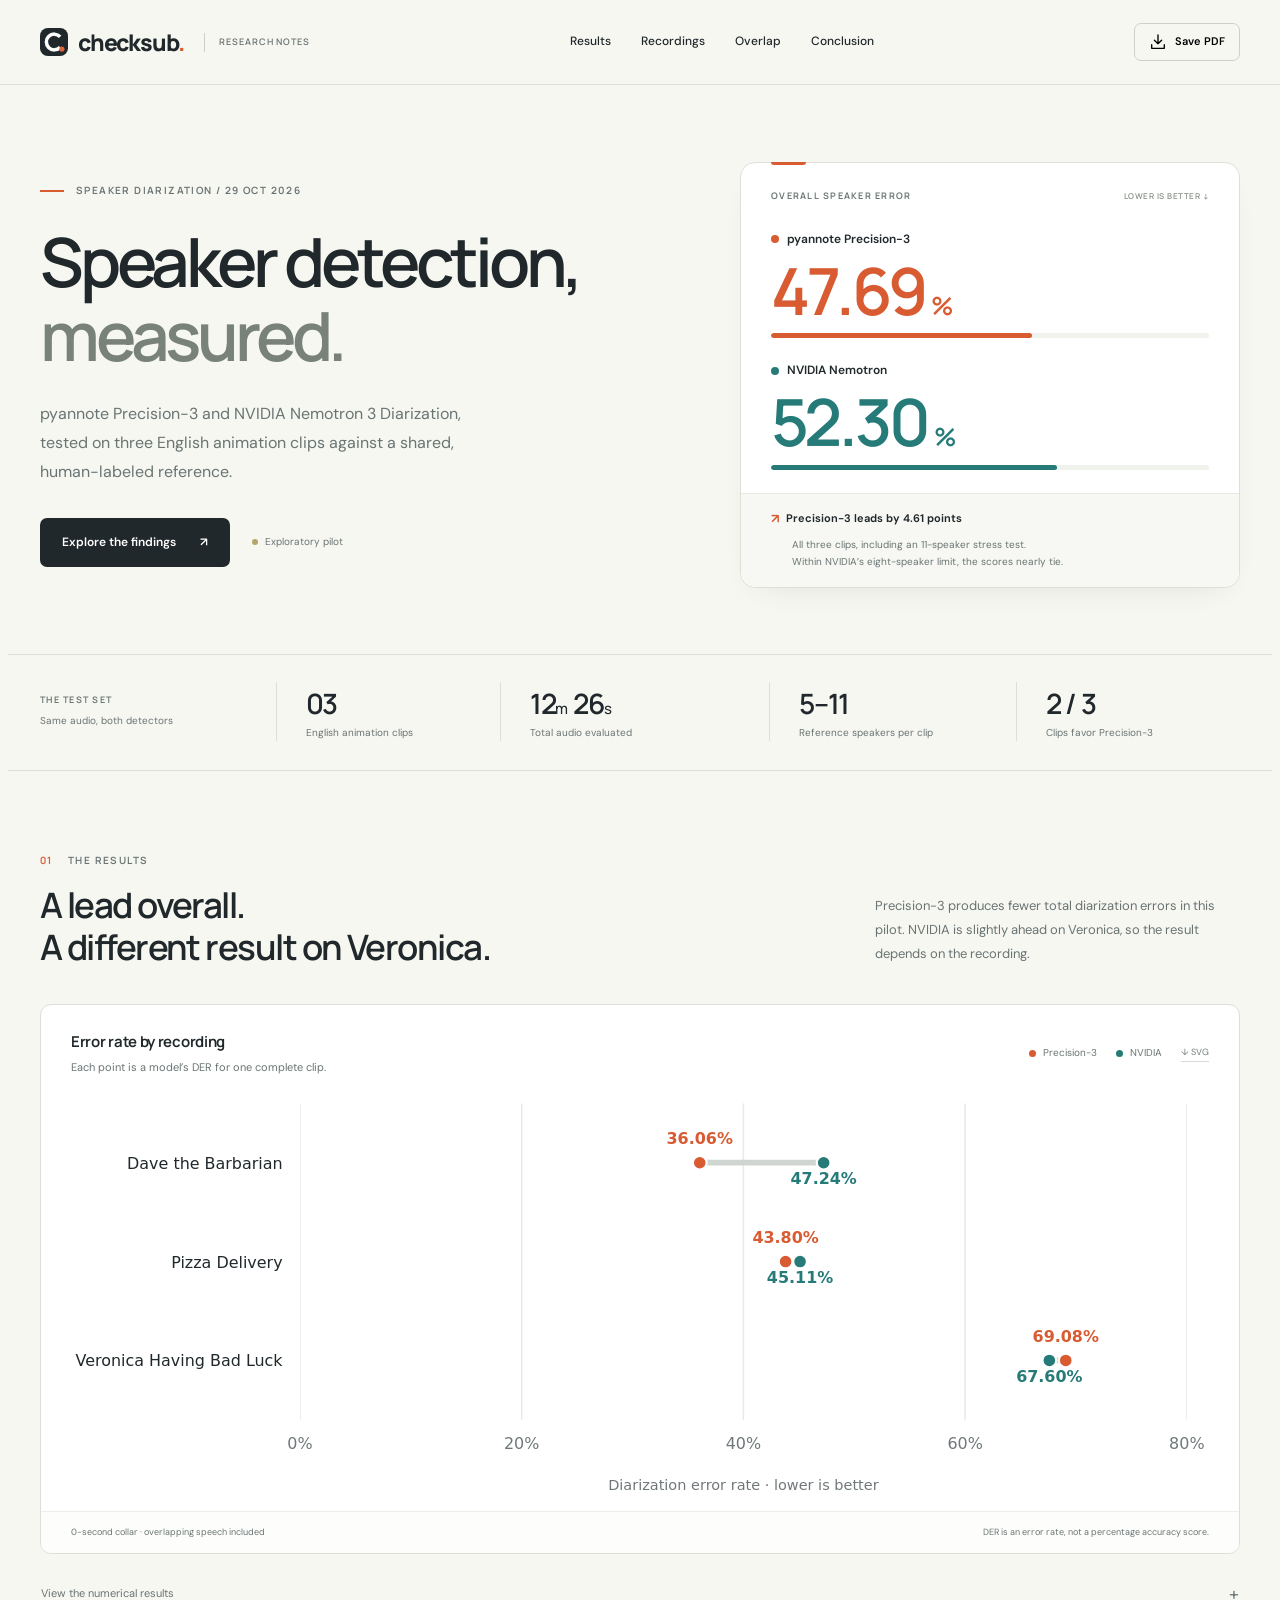
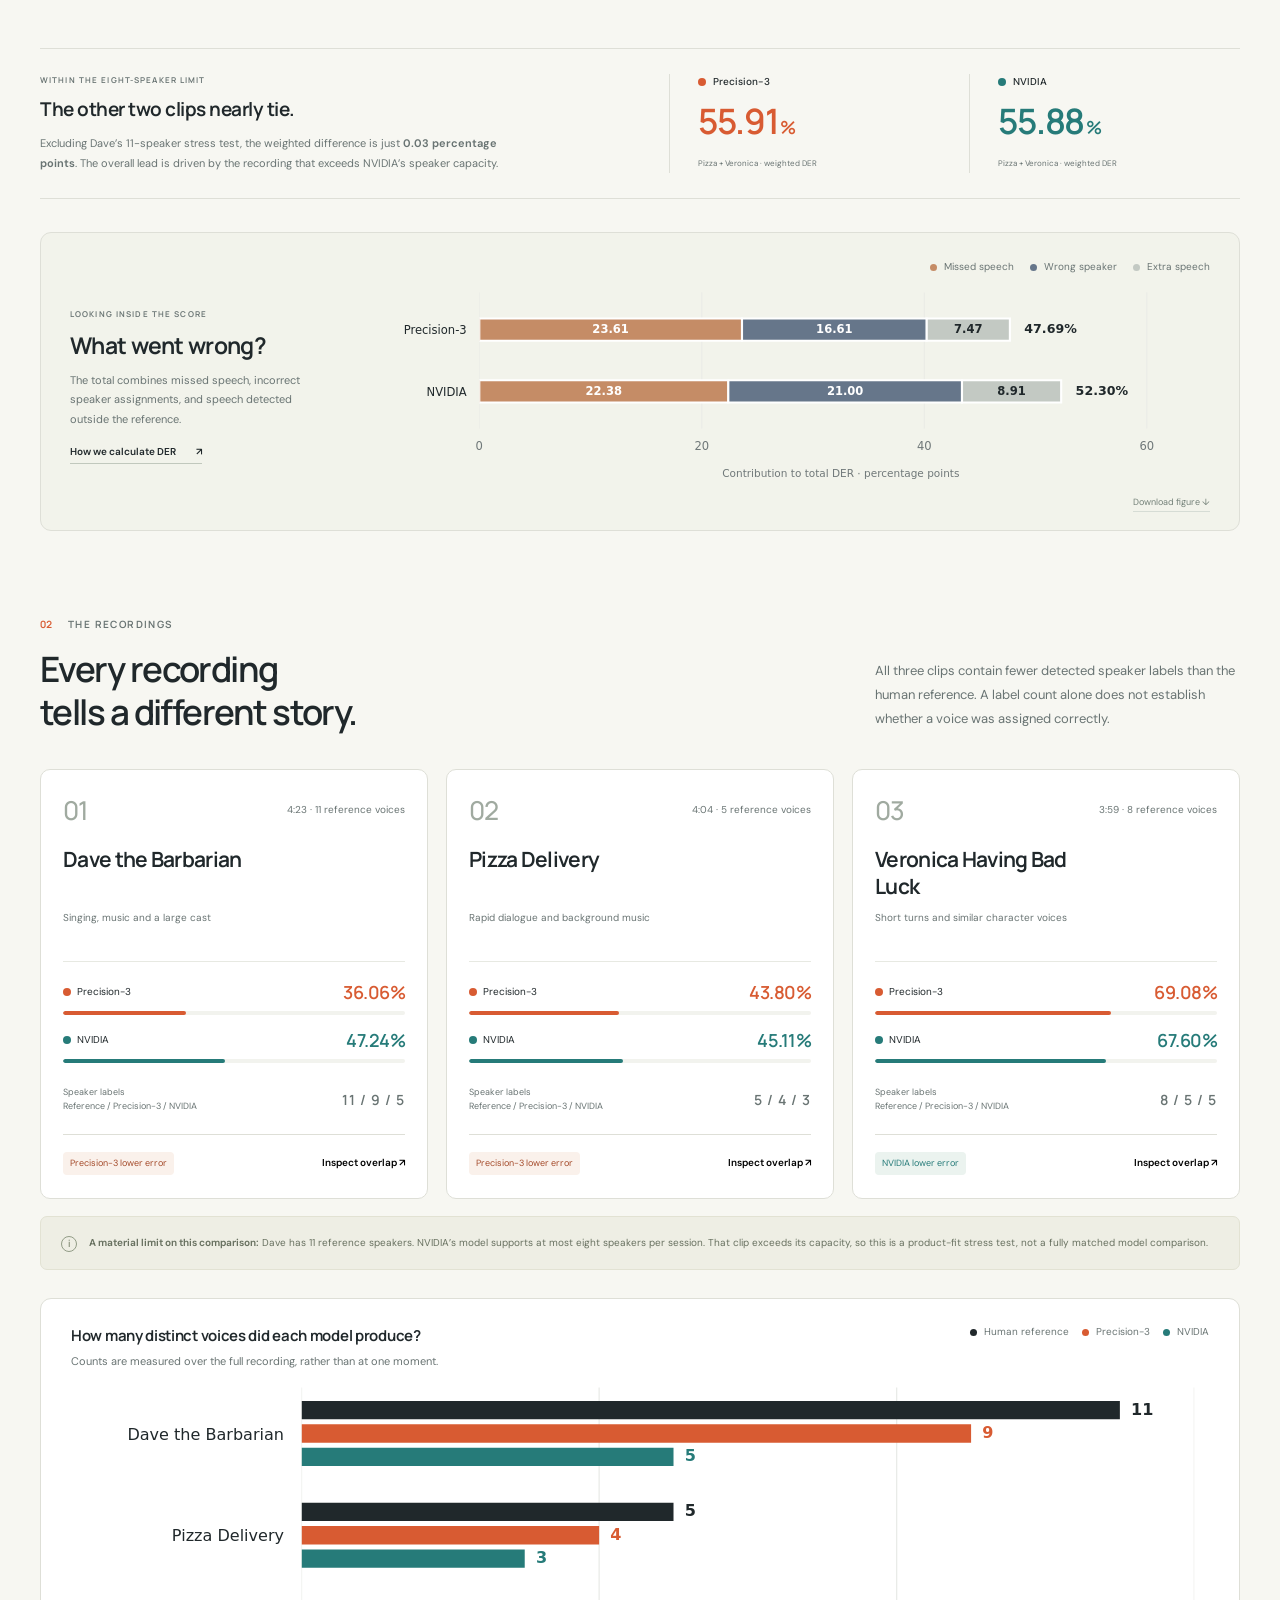
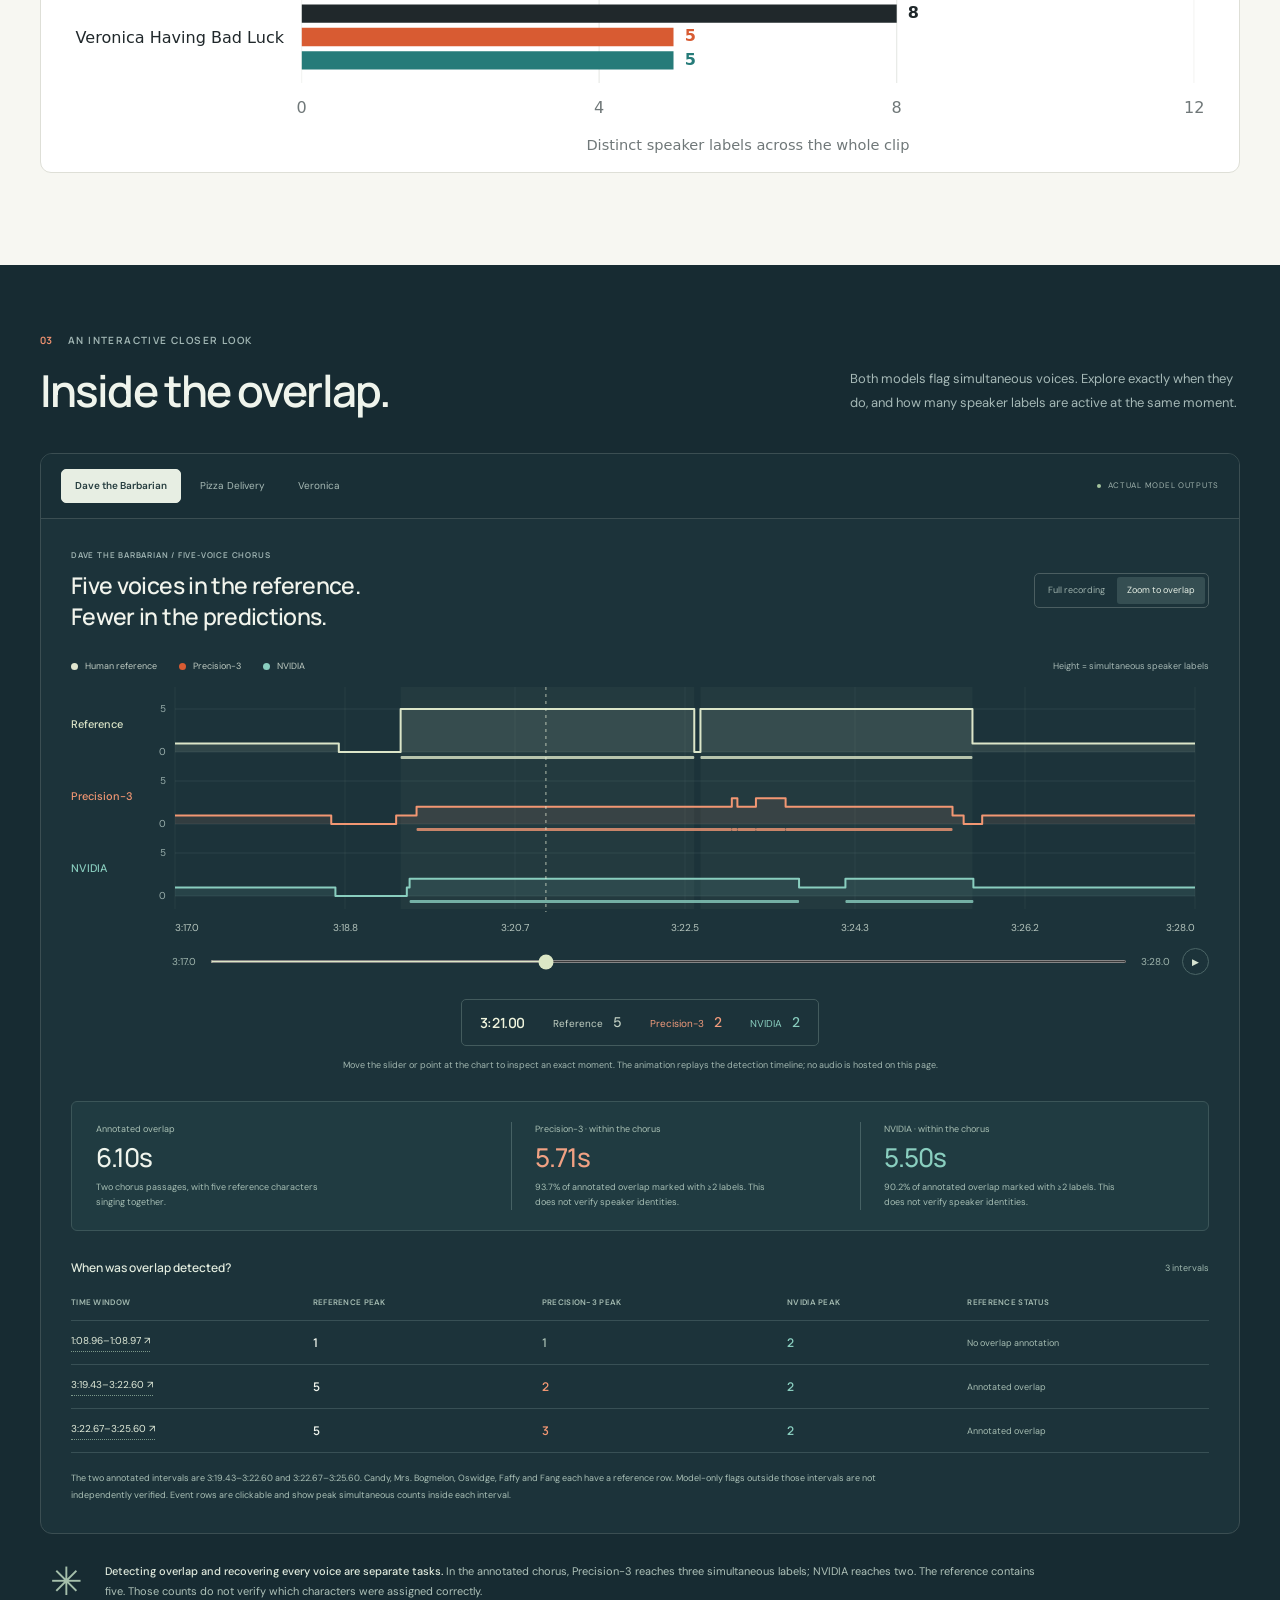
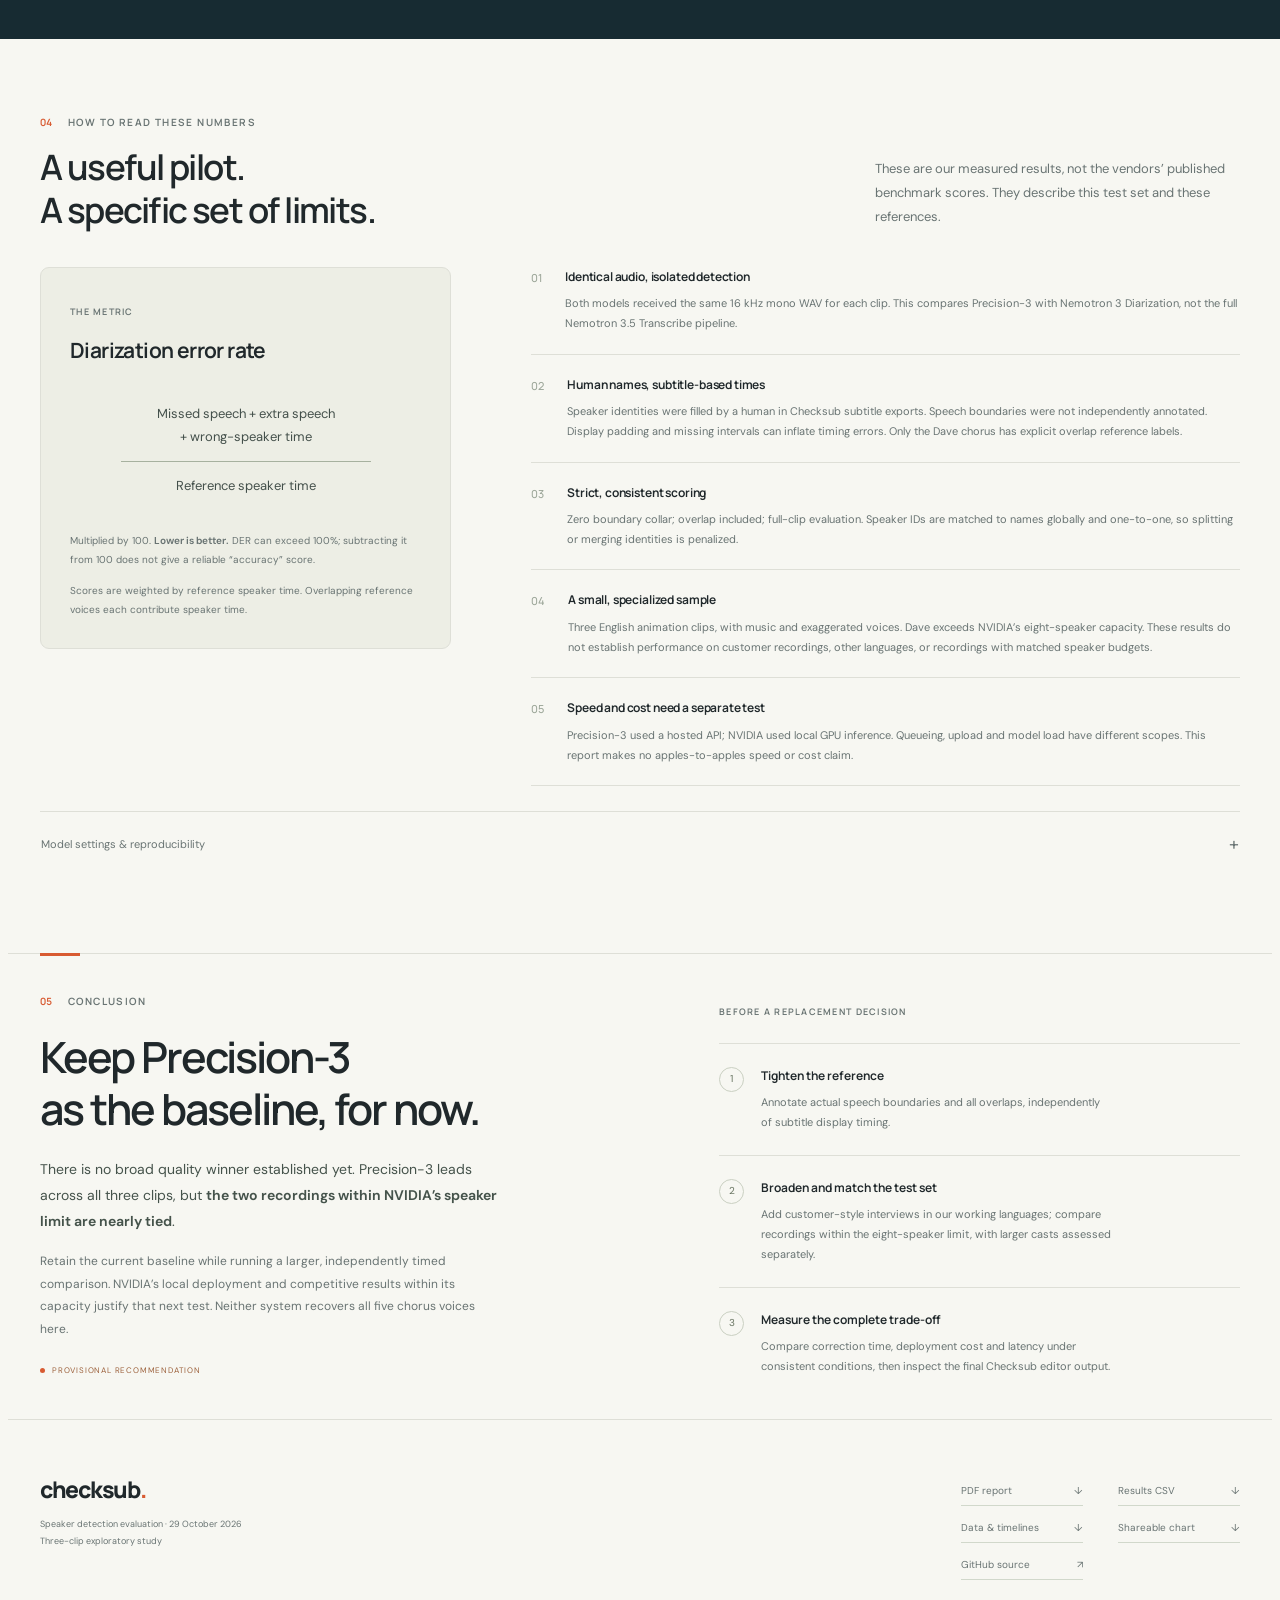
==== index.html @ 24f194d0 "Publish speaker detector evaluation with interactive overlap analysis" ====
<!doctype html>
<html lang="en">
<head>
  <meta charset="utf-8">
  <meta name="viewport" content="width=device-width,initial-scale=1">
  <meta name="theme-color" content="#f7f7f2">
  <meta name="description" content="A three-clip comparison of pyannote Precision-3 and NVIDIA Nemotron 3 Diarization: speaker errors, overlap detection, limitations and a practical recommendation.">
  <meta property="og:title" content="Speaker detection, measured. | Checksub evaluation">
  <meta property="og:description" content="Two detectors. Three recordings. Explore the results, speaker counts and overlapping voices.">
  <meta property="og:type" content="website">
  <meta property="og:image" content="https://checkalex.github.io/speaker-detection-comparison/assets/preview.png">
  <title>Speaker detection, measured. | Checksub</title>
  <link rel="icon" href="assets/mark.svg" type="image/svg+xml">
  <link rel="stylesheet" href="styles.css">
  <script defer src="data/comparison.js"></script>
  <script defer src="app.js"></script>
</head>
<body>
  <a class="skip-link" href="#main">Skip to report</a>
  <header class="site-header">
    <a class="brand" href="#" aria-label="Checksub evaluation home"><img src="assets/mark.svg" width="28" height="28" alt=""><span>checksub<span class="brand-dot">.</span></span><span class="brand-divider"></span><span class="brand-lab">RESEARCH NOTES</span></a>
    <nav aria-label="Report sections"><a href="#results">Results</a><a href="#recordings">Recordings</a><a href="#overlap">Overlap</a><a href="#conclusion">Conclusion</a></nav>
    <button class="button button-small button-outline print-action" type="button" data-testid="print-report"><svg viewBox="0 0 20 20" aria-hidden="true"><path d="M10 2v10m-4-4 4 4 4-4M3 13v4h14v-4"/></svg>Save PDF</button>
  </header>
  <main id="main">
    <section class="hero container" aria-labelledby="hero-title">
      <div class="hero-copy">
        <p class="eyebrow"><span class="orange-rule"></span>SPEAKER DIARIZATION / 29 OCT 2026</p>
        <h1 id="hero-title">Speaker detection,<br><span>measured.</span></h1>
        <p class="hero-description">pyannote Precision-3 and NVIDIA Nemotron 3 Diarization, tested on three English animation clips against a shared, human-labeled reference.</p>
        <div class="hero-actions"><a class="button button-dark" href="#results">Explore the findings <span aria-hidden="true">↗</span></a><span class="status-pill"><span></span>Exploratory pilot</span></div>
      </div>
      <div class="verdict-card">
        <div class="card-topline"><span class="eyebrow">OVERALL SPEAKER ERROR</span><span class="tiny-tag">LOWER IS BETTER ↓</span></div>
        <div class="hero-model"><span class="model-label"><i class="dot precision"></i>pyannote Precision-3</span><div class="hero-number precision-text">47.69<span>%</span></div><div class="score-track"><span class="precision-fill" style="width:59.62%"></span></div></div>
        <div class="hero-model second"><span class="model-label"><i class="dot nvidia"></i>NVIDIA Nemotron</span><div class="hero-number nvidia-text">52.30<span>%</span></div><div class="score-track"><span class="nvidia-fill" style="width:65.38%"></span></div></div>
        <div class="verdict-bottom"><strong><span class="round-arrow">↗</span>Precision-3 leads by 4.61 points</strong><p>All three clips, including an 11-speaker stress test.<br>Within NVIDIA’s eight-speaker limit, the scores nearly tie.</p></div>
      </div>
    </section>

    <div class="dataset-strip container" aria-label="Evaluation scope"><div class="strip-label"><span class="eyebrow">THE TEST SET</span><span class="small-note">Same audio, both detectors</span></div><div><strong>03</strong><span>English animation clips</span></div><div><strong>12<span class="unit">m</span> 26<span class="unit">s</span></strong><span>Total audio evaluated</span></div><div><strong>5–11</strong><span>Reference speakers per clip</span></div><div class="strip-last"><strong>2 / 3</strong><span>Clips favor Precision-3</span></div></div>

    <section class="container report-section" id="results" aria-labelledby="results-title">
      <div class="section-heading"><div><p class="eyebrow"><span class="section-number">01</span>THE RESULTS</p><h2 id="results-title">A lead overall.<br>A different result on Veronica.</h2></div><p class="section-intro">Precision-3 produces fewer total diarization errors in this pilot. NVIDIA is slightly ahead on Veronica, so the result depends on the recording.</p></div>
      <div class="figure-panel">
        <div class="figure-heading"><div><h3>Error rate by recording</h3><p>Each point is a model’s DER for one complete clip.</p></div><div class="legend"><span><i class="dot precision"></i>Precision-3</span><span><i class="dot nvidia"></i>NVIDIA</span><a class="figure-download" href="assets/quality-by-clip.svg" download aria-label="Download error rate chart as SVG">↓ SVG</a></div></div>
        <div class="chart-scroll"><picture><source media="(max-width:760px)" srcset="assets/quality-mobile.svg"><img class="chart" src="assets/quality-by-clip.svg" width="1142" height="409" alt="Diarization error: Dave, Precision-3 36.06%, NVIDIA 47.24%; Pizza Delivery, 43.80% versus 45.11%; Veronica, 69.08% versus 67.60%."></picture></div>
        <div class="figure-foot"><span>0-second collar · overlapping speech included</span><span>DER is an error rate, not a percentage accuracy score.</span></div>
      </div>
      <details class="data-table-details"><summary>View the numerical results <span aria-hidden="true">+</span></summary><div class="table-scroll"><table><caption class="sr-only">Diarization results for each clip</caption><thead><tr><th>Recording</th><th>Precision-3 DER</th><th>NVIDIA DER</th><th>Lower error</th></tr></thead><tbody><tr><th>Dave the Barbarian</th><td>36.06%</td><td>47.24%</td><td>Precision-3</td></tr><tr><th>Pizza Delivery</th><td>43.80%</td><td>45.11%</td><td>Precision-3</td></tr><tr><th>Veronica Having Bad Luck</th><td>69.08%</td><td>67.60%</td><td>NVIDIA</td></tr><tr class="total-row"><th>Weighted total</th><td>47.69%</td><td>52.30%</td><td>Precision-3</td></tr></tbody></table></div></details>
      <div class="capacity-comparison"><div class="capacity-copy"><p class="eyebrow">WITHIN THE EIGHT-SPEAKER LIMIT</p><h3>The other two clips nearly tie.</h3><p>Excluding Dave’s 11-speaker stress test, the weighted difference is just <strong>0.03 percentage points</strong>. The overall lead is driven by the recording that exceeds NVIDIA’s speaker capacity.</p></div><div class="capacity-score"><span><i class="dot precision"></i>Precision-3</span><strong class="precision-text">55.91<span>%</span></strong><small>Pizza + Veronica · weighted DER</small></div><div class="capacity-score"><span><i class="dot nvidia"></i>NVIDIA</span><strong class="nvidia-text">55.88<span>%</span></strong><small>Pizza + Veronica · weighted DER</small></div></div>
      <div class="error-panel"><div class="error-copy"><p class="eyebrow">LOOKING INSIDE THE SCORE</p><h3>What went wrong?</h3><p>The total combines missed speech, incorrect speaker assignments, and speech detected outside the reference.</p><a class="text-link" href="#method">How we calculate DER <span>↗</span></a></div><div class="error-figure"><div class="legend error-legend"><span><i class="dot missed"></i>Missed speech</span><span><i class="dot confused"></i>Wrong speaker</span><span><i class="dot extra"></i>Extra speech</span></div><div class="chart-scroll"><picture><source media="(max-width:760px)" srcset="assets/errors-mobile.svg"><img class="chart" src="assets/error-breakdown.svg" width="1136" height="285" alt="Stacked chart breaking each model's total diarization error into missed speech, speaker confusion and false speech detection."></picture></div><a class="figure-download" href="assets/error-breakdown.svg" download>Download figure ↓</a></div></div>
    </section>

    <section class="container report-section recordings-section" id="recordings" aria-labelledby="recordings-title">
      <div class="section-heading"><div><p class="eyebrow"><span class="section-number">02</span>THE RECORDINGS</p><h2 id="recordings-title">Every recording<br>tells a different story.</h2></div><p class="section-intro">All three clips contain fewer detected speaker labels than the human reference. A label count alone does not establish whether a voice was assigned correctly.</p></div>
      <div id="clip-cards" class="clip-cards"></div>
      <div class="capacity-note"><span class="note-icon">i</span><p><strong>A material limit on this comparison:</strong> Dave has 11 reference speakers. NVIDIA’s model supports at most eight speakers per session. That clip exceeds its capacity, so this is a product-fit stress test, not a fully matched model comparison.</p></div>
      <div class="figure-panel speaker-figure"><div class="figure-heading"><div><h3>How many distinct voices did each model produce?</h3><p>Counts are measured over the full recording, rather than at one moment.</p></div><div class="legend"><span><i class="dot reference"></i>Human reference</span><span><i class="dot precision"></i>Precision-3</span><span><i class="dot nvidia"></i>NVIDIA</span></div></div><div class="chart-scroll"><picture><source media="(max-width:760px)" srcset="assets/speakers-mobile.svg"><img class="chart" src="assets/speaker-counts.svg" width="1142" height="385" alt="Reference versus detected speaker counts: Dave 11, 9, 5; Pizza Delivery 5, 4, 3; Veronica 8, 5, 5, for reference, Precision-3 and NVIDIA respectively."></picture></div></div>
    </section>

    <section class="overlap-section" id="overlap" aria-labelledby="overlap-title"><div class="container">
      <div class="section-heading"><div><p class="eyebrow"><span class="section-number">03</span>AN INTERACTIVE CLOSER LOOK</p><h2 id="overlap-title">Inside the overlap.</h2></div><p class="section-intro">Both models flag simultaneous voices. Explore exactly when they do, and how many speaker labels are active at the same moment.</p></div>
      <div class="overlap-explorer">
        <div class="explorer-toolbar"><div class="clip-tabs" role="group" aria-label="Choose a recording"><button type="button" class="active" data-clip="dave" data-testid="select-dave" aria-pressed="true">Dave the Barbarian</button><button type="button" data-clip="pizza" data-testid="select-pizza" aria-pressed="false">Pizza Delivery</button><button type="button" data-clip="veronica" data-testid="select-veronica" aria-pressed="false">Veronica</button></div><span class="explorer-kind"><span></span>ACTUAL MODEL OUTPUTS</span></div>
        <div class="explorer-body"><div class="timeline-top"><div><p class="eyebrow" id="timeline-kicker">DAVE THE BARBARIAN / FIVE-VOICE CHORUS</p><h3 id="timeline-title">Five voices in the reference.<br>Fewer in the predictions.</h3></div><div class="window-controls" role="group" aria-label="Timeline viewing window"><button type="button" data-window="full" data-testid="show-full-timeline" aria-pressed="false">Full recording</button><button type="button" data-window="focus" class="active" data-testid="show-focus-timeline" aria-pressed="true">Zoom to overlap</button></div></div>
        <div class="timeline-legend"><span><i class="dot reference-light"></i>Human reference</span><span><i class="dot precision"></i>Precision-3</span><span><i class="dot nvidia-light"></i>NVIDIA</span><span class="legend-note">Height = simultaneous speaker labels</span></div>
        <div id="activity-chart" class="activity-chart" data-testid="overlap-timeline"></div>
        <div class="timeline-scrubber"><span id="window-start">3:17</span><label class="sr-only" for="time-slider">Inspect time in the selected recording</label><input id="time-slider" data-testid="timeline-time-slider" type="range" min="197" max="208" step="0.01" value="201"><span id="window-end">3:28</span><button id="animate-button" class="animate-button" type="button" data-testid="animate-timeline" aria-label="Animate the timeline">▶</button></div>
        <div class="cursor-readout" aria-live="polite"><span class="time-readout" id="cursor-time">03:21.00</span><span>Reference <strong id="cursor-reference">5</strong></span><span class="precision-text">Precision-3 <strong id="cursor-pyannote">2</strong></span><span class="light-nvidia">NVIDIA <strong id="cursor-nemotron">2</strong></span></div>
        <p class="interaction-hint">Move the slider or point at the chart to inspect an exact moment. The animation replays the detection timeline; no audio is hosted on this page.</p>
        <div class="overlap-insight" id="overlap-insight"></div>
        <div class="event-heading"><h4>When was overlap detected?</h4><span id="event-count"></span></div><div class="table-scroll"><table class="event-table"><caption class="sr-only">Overlap intervals in the selected clip</caption><thead><tr><th>Time window</th><th>Reference peak</th><th>Precision-3 peak</th><th>NVIDIA peak</th><th>Reference status</th></tr></thead><tbody id="event-rows"></tbody></table></div><button type="button" class="show-events" id="show-events" data-testid="show-all-overlap-events" hidden>Show all events</button>
        <p class="overlap-note" id="overlap-note"></p></div>
      </div>
      <div class="overlap-takeaway"><span class="outline-asterisk" aria-hidden="true">✳</span><p><strong>Detecting overlap and recovering every voice are separate tasks.</strong> In the annotated chorus, Precision-3 reaches three simultaneous labels; NVIDIA reaches two. The reference contains five. Those counts do not verify which characters were assigned correctly.</p></div>
    </div></section>

    <section class="container report-section method-section" id="method" aria-labelledby="method-title">
      <div class="section-heading"><div><p class="eyebrow"><span class="section-number">04</span>HOW TO READ THESE NUMBERS</p><h2 id="method-title">A useful pilot.<br>A specific set of limits.</h2></div><p class="section-intro">These are our measured results, not the vendors’ published benchmark scores. They describe this test set and these references.</p></div>
      <div class="method-grid"><div class="formula-card"><span class="eyebrow">THE METRIC</span><h3>Diarization error rate</h3><div class="formula"><span>Missed speech + extra speech<br>+ wrong-speaker time</span><span class="formula-divider"></span><span>Reference speaker time</span></div><p>Multiplied by 100. <strong>Lower is better.</strong> DER can exceed 100%; subtracting it from 100 does not give a reliable “accuracy” score.</p><p>Scores are weighted by reference speaker time. Overlapping reference voices each contribute speaker time.</p></div><div class="method-list"><article><span>01</span><div><h4>Identical audio, isolated detection</h4><p>Both models received the same 16 kHz mono WAV for each clip. This compares Precision-3 with Nemotron 3 Diarization, not the full Nemotron 3.5 Transcribe pipeline.</p></div></article><article><span>02</span><div><h4>Human names, subtitle-based times</h4><p>Speaker identities were filled by a human in Checksub subtitle exports. Speech boundaries were not independently annotated. Display padding and missing intervals can inflate timing errors. Only the Dave chorus has explicit overlap reference labels.</p></div></article><article><span>03</span><div><h4>Strict, consistent scoring</h4><p>Zero boundary collar; overlap included; full-clip evaluation. Speaker IDs are matched to names globally and one-to-one, so splitting or merging identities is penalized.</p></div></article><article><span>04</span><div><h4>A small, specialized sample</h4><p>Three English animation clips, with music and exaggerated voices. Dave exceeds NVIDIA’s eight-speaker capacity. These results do not establish performance on customer recordings, other languages, or recordings with matched speaker budgets.</p></div></article><article><span>05</span><div><h4>Speed and cost need a separate test</h4><p>Precision-3 used a hosted API; NVIDIA used local GPU inference. Queueing, upload and model load have different scopes. This report makes no apples-to-apples speed or cost claim.</p></div></article></div></div>
      <details class="configuration-details"><summary>Model settings & reproducibility <span aria-hidden="true">+</span></summary><div class="configuration-grid"><div><h4>pyannote Precision-3</h4><p>Automatic speaker count; transcription off; regular overlapping diarization; VAD and crosstalk sensitivity set to zero. The hosted checkpoint behind the model alias is managed by pyannote.</p><a href="https://www.pyannote.ai/precision-3" target="_blank" rel="noopener">Model documentation ↗</a></div><div><h4>NVIDIA Nemotron 3 Diarization</h4><p>Offline Transformers inference; float32; threshold 0.5; RTX 4090. Model and runtime source revisions are pinned in the downloadable data.</p><a href="https://huggingface.co/nvidia/Nemotron-3-Diarization" target="_blank" rel="noopener">Model card & eight-speaker limit ↗</a></div><div><h4>Scoring & records</h4><p>pyannote.metrics with consistent settings. Public data includes file hashes, model measurements, and anonymous speaker-count timelines. Source audio, transcripts, credentials and job identifiers are excluded.</p><a href="https://pyannote.github.io/pyannote-metrics/reference.html#diarization" target="_blank" rel="noopener">Scoring documentation ↗</a></div></div></details>
    </section>

    <section class="conclusion-section container" id="conclusion" aria-labelledby="conclusion-title"><div class="conclusion-copy"><p class="eyebrow"><span class="section-number">05</span>CONCLUSION</p><h2 id="conclusion-title">Keep Precision-3<br>as the baseline, for now.</h2><p class="conclusion-lead">There is no broad quality winner established yet. Precision-3 leads across all three clips, but <strong>the two recordings within NVIDIA’s speaker limit are nearly tied</strong>.</p><p>Retain the current baseline while running a larger, independently timed comparison. NVIDIA’s local deployment and competitive results within its capacity justify that next test. Neither system recovers all five chorus voices here.</p><div class="recommendation-tag"><span></span>PROVISIONAL RECOMMENDATION</div></div><div class="next-steps"><p class="eyebrow">BEFORE A REPLACEMENT DECISION</p><article><span>1</span><div><h4>Tighten the reference</h4><p>Annotate actual speech boundaries and all overlaps, independently of subtitle display timing.</p></div></article><article><span>2</span><div><h4>Broaden and match the test set</h4><p>Add customer-style interviews in our working languages; compare recordings within the eight-speaker limit, with larger casts assessed separately.</p></div></article><article><span>3</span><div><h4>Measure the complete trade-off</h4><p>Compare correction time, deployment cost and latency under consistent conditions, then inspect the final Checksub editor output.</p></div></article></div></section>
  </main>
  <footer class="container site-footer"><div><a class="footer-brand" href="#">checksub<span>.</span></a><p>Speaker detection evaluation · 29 October 2026<br>Three-clip exploratory study</p></div><div class="footer-links"><a href="speaker-detection-evaluation.pdf" download>PDF report <span>↓</span></a><a href="data/results.csv" download>Results CSV <span>↓</span></a><a href="data/comparison.json" download>Data & timelines <span>↓</span></a><a href="assets/quality-by-clip.png" download>Shareable chart <span>↓</span></a><a href="https://github.com/checkalex/speaker-detection-comparison" target="_blank" rel="noopener">GitHub source <span>↗</span></a></div></footer>
  <noscript><p class="container">JavaScript is required for the overlap explorer. The result charts and conclusion above remain available. Download the CSV for all numerical results.</p></noscript>
</body>
</html>
---- styles.css ----
@font-face{font-family:Manrope;src:url('assets/fonts/manrope.ttf') format('truetype');font-weight:400 800;font-display:swap}
@font-face{font-family:'DM Sans';src:url('assets/fonts/dm-sans.ttf') format('truetype');font-weight:400 700;font-display:swap}
:root{--paper:#f7f7f2;--white:#fff;--ink:#20282b;--muted:#697473;--line:#dedfd7;--orange:#d85b32;--teal:#267b79;--navy:#172b32;--light-teal:#89cebf;--manrope:Manrope,Arial,sans-serif;--body:'DM Sans',Arial,sans-serif}
*{box-sizing:border-box}html{scroll-behavior:smooth;scroll-padding-top:96px}body{margin:0;background:var(--paper);color:var(--ink);font:16px/1.6 var(--body);-webkit-font-smoothing:antialiased}a{color:inherit;text-decoration:none}button,input{font:inherit}button,a,input,summary{-webkit-tap-highlight-color:transparent}button,a,summary{touch-action:manipulation}button{cursor:pointer}button:focus-visible,a:focus-visible,summary:focus-visible,input:focus-visible{outline:3px solid var(--orange);outline-offset:5px}button:disabled{cursor:default}img{display:block;max-width:100%}button svg{width:18px;height:18px;fill:none;stroke:currentColor;stroke-width:1.5;stroke-linecap:round;stroke-linejoin:round}h1,h2,h3,h4,p{margin:0}h1,h2,h3,h4{font-family:var(--manrope);font-weight:650}strong{font-weight:650}.container{max-width:1264px;margin-inline:auto;padding-inline:32px}.eyebrow{font:650 10px/1.5 var(--manrope);letter-spacing:.14em;text-transform:uppercase}.orange-rule{width:24px;height:2px;background:var(--orange);display:inline-block;margin-right:12px;vertical-align:middle}.site-header{max-width:1440px;margin:auto;padding:23px 40px;display:flex;align-items:center;justify-content:space-between;border-bottom:1px solid var(--line);gap:24px}.brand{display:flex;gap:10px;align-items:center;font:800 23px/1 var(--manrope);letter-spacing:-1.2px}.brand-dot,.footer-brand span{color:var(--orange)}.brand-divider{height:19px;width:1px;background:#cbd0c6;margin:0 4px 0 10px}.brand-lab{font-size:9px;letter-spacing:.1em;line-height:1.5;color:var(--muted);font-weight:600}.site-header nav{display:flex;gap:30px;font-size:12px;font-weight:500}.site-header nav a{transition:color .2s}.site-header nav a:hover{color:var(--orange)}.button{display:inline-flex;align-items:center;justify-content:center;gap:24px;padding:14px 21px;border-radius:7px;font-size:12px;font-weight:600;border:1px solid transparent;transition:transform .2s,background .2s}.button:hover{transform:translateY(-2px)}.button-small{padding:9px 14px;gap:8px;font-size:11px}.button-outline{background:none;border-color:#cdd1c8}.button-outline:hover{background:#edeee7}.button-dark{background:var(--ink);color:white}.button-dark:hover{background:#344347}.hero{display:grid;grid-template-columns:1.23fr 1fr;gap:85px;align-items:center;padding-top:77px;padding-bottom:66px}.hero .eyebrow{color:var(--muted);margin-bottom:27px}h1{font-size:clamp(52px,5.3vw,76px);line-height:1.09;letter-spacing:-4.2px;font-weight:600}h1 span{color:#78827a}.hero-description{font-size:16px;max-width:430px;margin-top:28px;color:var(--muted);line-height:1.8}.hero-actions{display:flex;align-items:center;gap:22px;margin-top:31px}.status-pill{display:flex;align-items:center;gap:7px;font-size:10px;color:var(--muted)}.status-pill>span{width:6px;height:6px;border-radius:50%;background:#b5a46b}.verdict-card{padding:26px 30px 0;background:#fff;border:1px solid var(--line);border-radius:15px;box-shadow:0 12px 30px -20px #263e2f30;position:relative}.verdict-card:before{content:'';position:absolute;top:-1px;left:30px;height:3px;width:35px;background:var(--orange);border-radius:0 0 3px 3px}.card-topline{display:flex;align-items:center;justify-content:space-between;gap:12px}.card-topline .eyebrow{margin:0;font-size:9px;color:#66726c}.tiny-tag{font:600 8px var(--manrope);letter-spacing:.06em;color:#889087}.hero-model{margin-top:27px}.model-label{display:flex;align-items:center;gap:8px;font-size:12px;font-weight:600}.dot{display:inline-block;width:8px;height:8px;flex:none;border-radius:50%}.precision,.precision-fill{background:var(--orange)}.nvidia,.nvidia-fill{background:var(--teal)}.reference{background:var(--ink)}.precision-text{color:var(--orange)}.nvidia-text{color:var(--teal)}.hero-number{font:600 65px/1.3 var(--manrope);letter-spacing:-3px;display:flex;align-items:baseline;gap:3px}.hero-number>span{font-size:25px;letter-spacing:-.5px;margin-left:3px}.score-track{background:#f0f2ec;height:5px;width:100%;border-radius:3px;overflow:hidden}.score-track>span{height:100%;display:block;border-radius:3px}.hero-model.second{margin-top:23px}.verdict-bottom{background:#f7f8f3;border-top:1px solid #e8eae1;margin:23px -30px 0;padding:15px 30px 17px;border-radius:0 0 15px 15px}.verdict-bottom strong{font-size:11px;display:flex;gap:7px;align-items:center}.round-arrow{font-size:13px;color:var(--orange)}.verdict-bottom p{font-size:10px;color:var(--muted);margin:6px 0 0 21px;line-height:1.7}.dataset-strip{display:grid;grid-template-columns:1.05fr 1fr 1.2fr 1.1fr 1fr;align-items:center;padding-top:27px;padding-bottom:29px;border-top:1px solid var(--line);border-bottom:1px solid var(--line)}.dataset-strip>div{padding-left:29px;border-left:1px solid var(--line);display:flex;flex-direction:column;gap:1px}.dataset-strip .strip-label{border-left:none;padding-left:0;gap:6px}.strip-label .eyebrow{font-size:9px;color:var(--muted)}.small-note{font-size:10px;color:var(--muted)}.dataset-strip strong{font:600 28px/1.5 var(--manrope);letter-spacing:-1.2px}.dataset-strip .unit{font-size:15px;font-weight:500;letter-spacing:0}.dataset-strip>div>span:not(.eyebrow){font-size:10px;color:var(--muted)}.report-section{padding-top:82px;padding-bottom:12px}.section-heading{display:flex;align-items:flex-end;justify-content:space-between;gap:50px;margin-bottom:35px}.section-heading .eyebrow{color:var(--muted);margin-bottom:16px}.section-number{color:var(--orange);padding-right:16px;letter-spacing:0;font-variant-numeric:tabular-nums}.section-heading h2,h2{font-size:35px;letter-spacing:-1.55px;line-height:1.22;font-weight:600}.section-intro{font-size:13px;line-height:1.85;max-width:365px;color:var(--muted);padding-bottom:3px}.figure-panel{background:var(--white);border:1px solid var(--line);border-radius:11px;overflow:hidden}.figure-heading{display:flex;justify-content:space-between;align-items:center;gap:24px;padding:25px 30px 6px}.figure-heading h3{font-size:15px;letter-spacing:-.3px}.figure-heading p{color:var(--muted);font-size:11px;margin-top:5px}.legend{display:flex;align-items:center;gap:19px;flex-wrap:wrap;font-size:10px;color:var(--muted)}.legend>span,.timeline-legend>span{display:flex;gap:7px;align-items:center}.legend .dot{width:7px;height:7px}.figure-download{font-size:9px;color:#738078;border-bottom:1px solid #d6dcd5;padding-bottom:2px;white-space:nowrap}.figure-download:hover{color:var(--orange)}.chart-scroll{overflow-x:auto}.chart{width:100%;height:auto;padding:10px 24px 8px;min-width:640px}.figure-foot{border-top:1px solid #eceee7;display:flex;justify-content:space-between;gap:20px;padding:13px 30px;font-size:9px;color:var(--muted);background:#fdfdfb}.data-table-details{margin-top:14px;font-size:12px}.data-table-details summary,.configuration-details summary{display:flex;justify-content:space-between;align-items:center;cursor:pointer;padding:12px 1px;color:var(--muted);list-style:none;font-size:11px}.data-table-details summary::-webkit-details-marker,.configuration-details summary::-webkit-details-marker{display:none}.data-table-details summary>span,.configuration-details summary>span{font-size:18px;font-weight:400}.table-scroll{overflow-x:auto}table{border-collapse:collapse;width:100%;font-size:11px;text-align:left;white-space:nowrap}th,td{padding:14px 18px;border-bottom:1px solid var(--line);font-weight:400}thead th{font-size:9px;text-transform:uppercase;letter-spacing:.06em;color:var(--muted);font-weight:600}.total-row{font-weight:600;background:#edeee6}.total-row th,.total-row td{font-weight:600}.error-panel{margin-top:33px;padding:26px 29px 18px;display:grid;grid-template-columns:.8fr 2.2fr;gap:30px;border:1px solid var(--line);border-radius:11px;background:#f2f3eb;align-items:center}.error-copy .eyebrow{font-size:8px;color:var(--muted)}.error-copy h3{margin-top:11px;font-size:23px;line-height:1.3;letter-spacing:-.7px}.error-copy p:not(.eyebrow){font-size:11px;color:var(--muted);line-height:1.8;margin-top:10px;max-width:230px}.text-link{font-size:10px;display:inline-flex;gap:20px;font-weight:600;margin-top:14px;border-bottom:1px solid #c1c8bd;padding-bottom:3px}.error-legend{justify-content:flex-end;gap:16px}.missed{background:#c58c66}.confused{background:#66768a}.extra{background:#c3c9c3}.error-figure .chart{min-width:500px;padding-inline:0}.error-figure>.figure-download{float:right}.recordings-section{padding-top:74px}.clip-cards{display:grid;grid-template-columns:repeat(3,1fr);gap:18px}.clip-card{background:#fff;border:1px solid var(--line);border-radius:10px;padding:22px;display:flex;flex-direction:column}.clip-card-top{display:flex;justify-content:space-between;align-items:center;font-size:10px;color:var(--muted);margin-bottom:18px}.clip-index{font:500 26px var(--manrope);letter-spacing:-1px;color:#a0aaa0}.clip-card h3{font-size:21px;line-height:1.3;letter-spacing:-.7px;min-height:55px;max-width:220px}.clip-context{font-size:10px;color:var(--muted);line-height:1.7;margin-top:8px;min-height:34px}.clip-scores{margin-top:18px;padding-top:18px;border-top:1px solid #e7e9e2}.clip-score-label{display:flex;justify-content:space-between;font-size:10px;align-items:center}.clip-score-label>span{display:flex;align-items:center;gap:6px}.clip-score-label strong{font:600 18px var(--manrope);letter-spacing:-.5px}.clip-track{height:4px;border-radius:2px;background:#f2f3ee;margin:7px 0 13px;overflow:hidden}.clip-track span{display:block;height:100%;border-radius:2px}.speaker-tally{display:flex;justify-content:space-between;gap:10px;padding-top:9px;font-size:9px;color:var(--muted);align-items:center}.speaker-tally strong{font:600 14px var(--manrope);white-space:nowrap;letter-spacing:1px}.clip-card-footer{margin-top:21px;padding-top:15px;border-top:1px solid var(--line);display:flex;align-items:center;justify-content:space-between;gap:10px}.winner-tag{font-size:9px;border-radius:4px;background:#faf1eb;padding:4px 7px;color:#a44a2a;white-space:nowrap}.winner-tag.nvidia-winner{background:#ebf3ef;color:var(--teal)}.clip-explore{font-size:10px;font-weight:600;background:none;border:0;padding:5px 0}.clip-explore:hover{color:var(--orange)}.capacity-note{display:flex;gap:12px;align-items:flex-start;background:#eeeee4;padding:17px 20px;border:1px solid #e2e2d3;border-radius:7px;margin-top:17px}.note-icon{width:16px;height:16px;display:inline-flex;align-items:center;justify-content:center;border:1px solid #929c86;color:#6c775d;border-radius:50%;font-size:10px;flex:none;margin-top:2px}.capacity-note p{font-size:10px;line-height:1.8;color:#687160}.speaker-figure{margin-top:28px}.speaker-figure .figure-heading{align-items:flex-start}.speaker-figure .legend{max-width:350px;justify-content:flex-end;gap:13px}.speaker-figure .chart{padding-top:0}.overlap-section{background:var(--navy);color:#eff4ec;margin-top:80px;padding:68px 0 38px;position:relative}.overlap-section .section-heading h2{font-size:44px;letter-spacing:-1.9px}.overlap-section .eyebrow{color:#a0b5b3}.overlap-section .section-intro{color:#a6b9b7;max-width:390px}.overlap-section .section-number{color:#f19371}.overlap-explorer{background:#1c333a;border:1px solid #3b4e52;border-radius:12px;overflow:hidden}.explorer-toolbar{padding:15px 20px;border-bottom:1px solid #3b4e52;display:flex;align-items:center;justify-content:space-between;gap:16px;background:#192f36}.clip-tabs{display:flex;gap:5px}.clip-tabs button{background:none;color:#a7bab5;border:1px solid transparent;border-radius:5px;padding:8px 13px;font-size:10px;white-space:nowrap}.clip-tabs button.active{background:#e7eee3;color:#253c3e;font-weight:600;border-color:#e7eee3}.clip-tabs button:hover:not(.active){background:#29434a;color:#fff}.explorer-kind{font-size:8px;color:#9eb1ac;letter-spacing:.09em;display:flex;align-items:center;gap:7px}.explorer-kind>span{width:4px;height:4px;border-radius:50%;background:#a4c49e}.explorer-body{padding:30px}.timeline-top{display:flex;justify-content:space-between;align-items:center;gap:25px}.timeline-top .eyebrow{font-size:8px;letter-spacing:.1em;margin-bottom:9px}.timeline-top h3{font-size:23px;line-height:1.35;letter-spacing:-.65px;color:#f1f4ec;font-weight:550}.window-controls{display:flex;gap:2px;border:1px solid #4b5e61;border-radius:5px;padding:3px;flex-shrink:0}.window-controls button{background:none;border:0;border-radius:3px;color:#9eb1ac;font-size:9px;padding:6px 10px}.window-controls button.active{background:#354e52;color:#e6efe5}.timeline-legend{display:flex;gap:22px;margin-top:27px;color:#c0ccc3;font-size:9px;flex-wrap:wrap}.reference-light{background:#e0e6cf}.nvidia-light{background:var(--light-teal)}.timeline-legend .dot{width:7px;height:7px}.timeline-legend .legend-note{margin-left:auto;color:#a6b8b4;font-size:9px}.activity-chart{margin-top:14px;position:relative;touch-action:pan-y;min-height:240px}.activity-chart svg{width:100%;height:auto;display:block;overflow:visible}.activity-chart text{font-family:var(--body)}.activity-chart .count-axis{fill:#9aafac;font-size:10px}.activity-chart .axis-label{fill:#b6c6be;font-size:10px}.activity-chart .lane-label{fill:#d7e2d7;font-size:11px;font-weight:500}.activity-chart .chart-grid{stroke:#6d8481;stroke-width:.7;opacity:.19}.activity-chart .count-line{fill:none;stroke-width:2;stroke-linejoin:round}.activity-chart .count-area{opacity:.1}.activity-chart .reference-band{fill:#cad9b6;opacity:.04}.activity-chart .lane-zero{stroke:#638080;opacity:.3;stroke-width:.7}.activity-chart .cursor-line{stroke:#eef4db;opacity:.7;stroke-width:1;stroke-dasharray:3 4}.timeline-scrubber{display:flex;align-items:center;gap:12px;color:#a0b6ae;font-size:10px;font-variant-numeric:tabular-nums;margin:9px 0 0 101px}.timeline-scrubber input{flex:1;min-width:40px;height:3px;accent-color:#dbe7c5;cursor:pointer}.animate-button{width:27px;height:27px;border-radius:50%;border:1px solid #4b6566;color:#d7e4d2;background:none;font-size:9px;padding:0}.cursor-readout{display:flex;align-items:center;justify-content:center;gap:28px;font-size:10px;color:#c2d0c3;border:1px solid #435b5d;border-radius:5px;padding:11px 18px;margin:24px auto 0;width:max-content;max-width:100%;font-variant-numeric:tabular-nums;flex-wrap:wrap}.cursor-readout strong{margin-left:7px;font-size:14px;font-weight:500}.time-readout{font:600 14px var(--manrope);color:#eff4dd;letter-spacing:-.4px}.cursor-readout .precision-text{color:#f39c7c}.light-nvidia{color:var(--light-teal)}.interaction-hint{font-size:9px;color:#a1b6af;margin-top:12px;text-align:center;line-height:1.7}.overlap-insight{display:grid;grid-template-columns:1.2fr 1fr 1fr;gap:26px;background:#203b41;border:1px solid #3b5558;border-radius:6px;padding:20px 24px;margin-top:28px;align-items:center}.overlap-insight .insight-label{font-size:9px;color:#aac1b5}.overlap-insight .insight-value{font:500 26px var(--manrope);line-height:1.25;letter-spacing:-1px;margin-top:5px}.overlap-insight .insight-caption{font-size:9px;line-height:1.7;color:#a6beb4;margin-top:6px;max-width:240px}.overlap-insight>div+div{padding-left:23px;border-left:1px solid #466164}.overlap-insight .insight-value.precision-text{color:#f1a183}.overlap-insight .insight-value.nvidia-text{color:var(--light-teal)}.event-heading{display:flex;justify-content:space-between;align-items:center;margin:27px 0 6px}.event-heading h4{font-size:12px;font-weight:550;color:#e3eddf}.event-heading>span{font-size:9px;color:#9fb8ae}.event-table{font-size:10px}.event-table th,.event-table td{border-color:#385055;padding:12px 10px}.event-table thead th{font-size:8px;color:#a4bbb1;letter-spacing:.035em}.event-table th:first-child,.event-table td:first-child{padding-left:0}.event-table td:last-child{padding-right:0;font-size:9px;color:#a6bdb2}.event-jump{background:none;border:0;color:#e3eddb;border-bottom:1px dotted #7b988a;padding:0 0 2px;font-size:10px;font-variant-numeric:tabular-nums}.event-jump:hover{color:#f4a88a}.event-table .overlap-peak{font:600 12px var(--manrope)}.show-events{margin-top:12px;background:none;border:0;border-bottom:1px solid #73918b;color:#c1d4c5;font-size:9px;padding:4px 0}.show-events[hidden]{display:none}.overlap-note{font-size:9px;color:#aac0b6;line-height:1.8;margin-top:17px;max-width:850px}.overlap-takeaway{display:flex;gap:22px;align-items:center;margin-top:27px;padding:0 10px}.outline-asterisk{font-size:39px;color:#a5bfab;line-height:1;flex:none}.overlap-takeaway p{font-size:11px;line-height:1.85;color:#afc2b9;max-width:930px}.overlap-takeaway strong{color:#e0eadd;font-weight:500}.method-section{padding-top:76px}.method-grid{display:grid;grid-template-columns:.87fr 1.5fr;gap:80px;align-items:start}.formula-card{border:1px solid var(--line);border-radius:9px;padding:29px;background:#edeee5}.formula-card>.eyebrow{color:var(--muted);font-size:9px}.formula-card h3{font-size:21px;margin-top:12px;letter-spacing:-.6px}.formula{display:flex;flex-direction:column;align-items:center;text-align:center;font-size:13px;line-height:1.8;padding:22px 3px;margin-block:12px;color:#44504b}.formula-divider{height:1px;width:100%;max-width:250px;background:#a7b19f;margin:12px 0}.formula-card>p:not(.eyebrow){font-size:10px;color:var(--muted);line-height:1.9;margin-top:12px}.method-list article{display:flex;align-items:flex-start;gap:23px;padding-bottom:20px;margin-bottom:20px;border-bottom:1px solid var(--line)}.method-list article:last-child{margin-bottom:0}.method-list article>span{font:500 11px var(--manrope);color:#9ca699;padding-top:3px}.method-list h4{font-size:12px;letter-spacing:-.15px}.method-list p{font-size:11px;color:var(--muted);line-height:1.85;margin-top:7px}.configuration-details{margin-top:25px;border-top:1px solid var(--line);padding-top:6px}.configuration-grid{display:grid;grid-template-columns:repeat(3,1fr);gap:35px;margin-top:22px;padding-bottom:25px}.configuration-grid h4{font-size:12px}.configuration-grid p{font-size:10px;color:var(--muted);line-height:1.9;margin:10px 0}.configuration-grid a{font-size:10px;color:var(--teal);border-bottom:1px solid #b6c8bd}.conclusion-section{padding-top:40px;padding-bottom:42px;margin-top:70px;margin-bottom:58px;position:relative;display:grid;grid-template-columns:1.15fr 1fr;gap:80px;border-top:1px solid var(--line);border-bottom:1px solid var(--line)}.conclusion-section:before{content:'';position:absolute;left:32px;top:-1px;width:40px;height:3px;background:var(--orange)}.conclusion-copy>.eyebrow{color:var(--muted);margin-bottom:22px}.conclusion-copy h2{font-size:43px;letter-spacing:-2px;line-height:1.2}.conclusion-lead{margin-top:23px;font-size:14px;line-height:1.85;color:#45534b;max-width:470px}.conclusion-copy>p:not(.eyebrow):not(.conclusion-lead){font-size:12px;color:var(--muted);line-height:1.9;margin-top:15px;max-width:460px}.recommendation-tag{margin-top:23px;display:flex;align-items:center;gap:7px;font-size:8px;letter-spacing:.1em;color:#9d623d}.recommendation-tag span{width:5px;height:5px;border-radius:50%;background:var(--orange)}.next-steps{padding-top:3px}.next-steps>.eyebrow{color:var(--muted);font-size:9px;margin-bottom:20px}.next-steps article{display:flex;gap:17px;padding-top:22px;margin-top:22px;border-top:1px solid var(--line)}.next-steps article>span{width:25px;height:25px;border:1px solid #cad0c2;border-radius:50%;display:flex;align-items:center;justify-content:center;flex:none;font-size:10px;color:#66725f;margin-top:1px}.next-steps h4{font-size:12px}.next-steps p{font-size:11px;color:var(--muted);line-height:1.85;margin-top:7px;max-width:350px}.site-footer{display:flex;justify-content:space-between;gap:30px;padding-bottom:40px;align-items:flex-start}.footer-brand{font:800 23px/1 var(--manrope);letter-spacing:-1.3px}.site-footer p{font-size:9px;color:var(--muted);line-height:1.8;margin-top:11px}.footer-links{display:grid;grid-template-columns:1fr 1fr;gap:14px 35px;padding-top:5px}.footer-links a{font-size:10px;color:var(--muted);display:flex;gap:35px;justify-content:space-between;border-bottom:1px solid #d1d8cb;padding-bottom:6px}.footer-links a:hover{color:var(--orange)}.sr-only{position:absolute;width:1px;height:1px;padding:0;margin:-1px;overflow:hidden;clip:rect(0,0,0,0);white-space:nowrap;border:0}.skip-link{position:fixed;top:-100px;left:20px;background:var(--ink);color:white;padding:10px;z-index:100}.skip-link:focus{top:15px}
.capacity-comparison{display:grid;grid-template-columns:1.55fr .7fr .7fr;gap:30px;align-items:center;border-top:1px solid var(--line);border-bottom:1px solid var(--line);padding:25px 0;margin-top:28px}.capacity-copy .eyebrow{font-size:8px;color:var(--muted)}.capacity-copy h3{font-size:19px;letter-spacing:-.5px;margin-top:8px}.capacity-copy p:not(.eyebrow){font-size:11px;color:var(--muted);line-height:1.85;margin-top:8px;max-width:485px}.capacity-score{border-left:1px solid var(--line);padding-left:28px}.capacity-score>span{display:flex;align-items:center;gap:7px;font-size:10px;font-weight:500}.capacity-score>strong{font:600 35px/1.5 var(--manrope);display:block;letter-spacing:-1.3px;margin-top:5px}.capacity-score>strong>span{font-size:18px;margin-left:2px}.capacity-score>small{font-size:8px;color:var(--muted)}
@media(min-width:1500px){.site-header{padding-inline:72px}.hero{padding-top:88px;padding-bottom:78px}}
@media(max-width:1050px){.hero{gap:40px}.hero h1{font-size:60px;letter-spacing:-3.4px}.hero-description{font-size:14px}.brand-lab,.brand-divider{display:none}.site-header{padding-inline:28px}.site-header nav{gap:22px}.hero-actions{gap:14px}.status-pill{font-size:9px}.card-topline{gap:5px}.card-topline .eyebrow{font-size:8px}.tiny-tag{font-size:7px}.verdict-card{padding:23px 25px 0}.verdict-bottom{margin-inline:-25px;padding-inline:25px}.section-heading{gap:35px}.section-heading h2{font-size:31px}.section-intro{max-width:310px;font-size:12px}.figure-heading{padding-inline:22px}.clip-card{padding:18px}.clip-card h3{font-size:20px}.clip-card-footer{flex-wrap:wrap;gap:6px}.method-grid{gap:40px}.conclusion-section{gap:50px}.conclusion-copy h2{font-size:37px}.timeline-top h3{font-size:21px}.explorer-kind{display:none}.timeline-legend .legend-note{margin-left:0}.speaker-figure .legend{max-width:250px}.error-panel{gap:20px;grid-template-columns:.8fr 2fr}}
@media(max-width:760px){.container{padding-inline:22px}.site-header{padding:18px 22px;gap:15px}.brand{font-size:21px;gap:7px}.brand img{width:25px;height:25px}.site-header nav{display:none}.hero{grid-template-columns:1fr;padding-top:47px;padding-bottom:40px;gap:35px}.hero .eyebrow{font-size:8px;margin-bottom:22px}.hero h1{font-size:60px;letter-spacing:-3.8px}.hero-description{font-size:14px;max-width:490px;margin-top:22px}.hero-actions{margin-top:23px;gap:20px}.verdict-card{padding:23px 24px 0;max-width:none}.card-topline .eyebrow{font-size:9px}.tiny-tag{font-size:8px}.hero-model{margin-top:23px}.hero-number{font-size:54px}.hero-model.second{margin-top:16px}.verdict-bottom{margin-top:19px;margin-inline:-24px;padding:13px 24px}.verdict-bottom p br{display:none}.verdict-bottom p{margin-left:20px}.dataset-strip{grid-template-columns:1fr 1fr;row-gap:21px;padding-top:22px;padding-bottom:24px;margin-inline:22px;padding-inline:0}.dataset-strip>div{padding-left:20px}.dataset-strip .strip-label{grid-column:1/-1;padding-bottom:15px;border-bottom:1px solid var(--line);display:flex;flex-direction:row;justify-content:space-between;align-items:center}.dataset-strip>div:nth-child(even){padding-left:0;border-left:none}.dataset-strip strong{font-size:25px}.report-section{padding-top:49px}.section-heading{display:block;margin-bottom:25px}.section-heading h2{font-size:30px;letter-spacing:-1.4px}.section-heading .eyebrow{font-size:9px;margin-bottom:13px}.section-intro{margin-top:17px;max-width:none;font-size:12px}.figure-heading{display:block;padding:20px 19px 0}.figure-heading h3{font-size:13px}.figure-heading p{font-size:10px}.figure-heading>.legend{margin-top:16px;gap:16px;font-size:9px}.chart{padding-inline:8px;min-width:600px}.figure-foot{display:block;font-size:9px;padding:12px 19px}.figure-foot>span{display:block}.figure-foot>span+span{margin-top:5px}.error-panel{display:block;padding:23px 19px 17px;margin-top:25px}.error-copy p:not(.eyebrow){max-width:none}.error-copy .text-link{margin-top:10px}.error-figure{margin-top:25px}.error-legend{justify-content:flex-start;gap:14px;font-size:9px}.error-figure .chart{min-width:530px}.clip-cards{grid-template-columns:1fr;gap:15px}.clip-card{padding:22px}.clip-card-top{margin-bottom:9px}.clip-card h3{min-height:0;max-width:none;font-size:23px}.clip-context{min-height:0;margin-top:6px}.clip-scores{margin-top:17px}.clip-card-footer{margin-top:17px}.clip-score-label strong{font-size:20px}.capacity-note{padding:15px;gap:10px}.speaker-figure .legend{max-width:none;justify-content:flex-start}.overlap-section{margin-top:50px;padding-top:42px}.overlap-section .section-heading h2{font-size:36px;letter-spacing:-1.5px}.overlap-section .section-intro{max-width:none}.overlap-explorer{margin-inline:-7px;border-radius:9px}.explorer-toolbar{padding:12px 9px}.clip-tabs{gap:1px;justify-content:space-between;width:100%}.clip-tabs button{font-size:9px;padding:8px 9px}.explorer-body{padding:22px 15px}.timeline-top{display:block}.timeline-top .eyebrow{font-size:7px}.timeline-top h3{font-size:20px}.window-controls{margin-top:18px;width:max-content}.window-controls button{font-size:9px}.timeline-legend{gap:16px;font-size:8px;margin-top:23px}.timeline-legend .legend-note{width:100%;font-size:8px;margin-top:-6px}.activity-chart{min-height:190px;margin-top:16px}.activity-chart svg{height:225px}.timeline-scrubber{margin-left:0;font-size:9px;gap:7px}.cursor-readout{gap:11px 17px;padding:12px;font-size:9px;margin-top:18px;justify-content:flex-start;width:100%}.time-readout{width:100%;font-size:13px}.cursor-readout strong{font-size:13px;margin-left:3px}.interaction-hint{text-align:left;font-size:8px}.overlap-insight{gap:15px;padding:16px;grid-template-columns:1fr 1fr;margin-top:22px}.overlap-insight>div:first-child{grid-column:1/-1}.overlap-insight>div+div{border-left:none;padding-left:0;border-top:1px solid #466164;padding-top:13px}.overlap-insight .insight-value{font-size:23px}.overlap-insight .insight-caption{max-width:none;font-size:8px}.event-table{font-size:9px}.event-table th,.event-table td{padding-right:14px}.event-table thead th{font-size:7px}.event-jump{font-size:9px}.event-heading h4{font-size:11px}.event-heading>span{font-size:8px}.event-table td:last-child{font-size:8px}.overlap-note{font-size:8px}.overlap-takeaway{padding:0;gap:13px;margin-top:22px;align-items:flex-start}.outline-asterisk{font-size:29px;margin-top:4px}.overlap-takeaway p{font-size:10px}.method-grid{grid-template-columns:1fr;gap:28px}.formula-card{padding:23px}.formula{padding-block:14px;max-width:260px;margin-inline:auto}.method-list article{gap:18px;padding-bottom:17px;margin-bottom:17px}.configuration-grid{grid-template-columns:1fr;gap:23px}.configuration-details summary{font-size:10px}.conclusion-section{display:block;margin-top:40px;padding-top:30px;margin-inline:22px;padding-inline:0;margin-bottom:35px}.conclusion-section:before{left:0}.conclusion-copy h2{font-size:35px;letter-spacing:-1.7px}.conclusion-copy>.eyebrow{font-size:9px;margin-bottom:20px}.conclusion-lead{font-size:13px;margin-top:20px}.conclusion-copy>p:not(.eyebrow):not(.conclusion-lead){font-size:11px}.next-steps{margin-top:35px}.next-steps article{margin-top:17px;padding-top:17px}.next-steps p{max-width:none}.site-footer{display:block;padding-bottom:26px}.footer-links{margin-top:27px;gap:14px 24px}.footer-links a{font-size:9px;gap:10px}.status-pill{font-size:9px}.figure-foot{line-height:1.7}}
@media(prefers-reduced-motion:reduce){html{scroll-behavior:auto}*{transition:none!important}}
@media print{@page{size:A4;margin:14mm}html{scroll-behavior:auto}body{font-size:11px;background:white;-webkit-print-color-adjust:exact;print-color-adjust:exact}.container{max-width:none;padding-inline:0}.site-header{padding:0 0 15px;max-width:none}.site-header nav,.print-action,.hero-actions,.figure-download,.window-controls,.timeline-scrubber,.clip-tabs,.clip-explore,.interaction-hint,.show-events,.configuration-details,.data-table-details,.footer-links,.skip-link{display:none!important}.hero{gap:30px;padding-block:30px;grid-template-columns:1.15fr 1fr}.hero h1{font-size:42px;letter-spacing:-2.4px}.hero .eyebrow{font-size:7px;margin-bottom:16px}.hero-description{font-size:10px;margin-top:17px}.verdict-card{padding:17px 20px 0}.hero-number{font-size:42px}.verdict-bottom{padding:10px 20px;margin-inline:-20px}.verdict-bottom p{font-size:8px}.hero-model{margin-top:17px}.dataset-strip{padding-block:15px}.dataset-strip strong{font-size:22px}.dataset-strip>div{padding-left:13px}.dataset-strip>div>span:not(.eyebrow){font-size:8px}.report-section{padding-top:35px}.section-heading{gap:30px;margin-bottom:18px}.section-heading h2{font-size:25px}.section-heading .eyebrow{font-size:8px;margin-bottom:10px}.section-intro{font-size:10px;max-width:270px}.figure-panel,.error-panel,.clip-card,.formula-card{break-inside:avoid}.figure-heading{padding:16px 18px 0}.figure-heading h3{font-size:12px}.figure-heading p{font-size:9px}.legend{font-size:8px;gap:10px}.chart{min-width:0;padding:8px}.figure-foot{font-size:7px;padding:9px 18px}.error-panel{margin-top:20px;padding:15px;gap:20px;grid-template-columns:.8fr 2fr}.error-copy h3{font-size:19px}.error-copy p:not(.eyebrow){font-size:9px}.error-figure .chart{min-width:0}.error-copy .eyebrow{font-size:7px}.clip-cards{gap:12px}.clip-card{padding:15px}.clip-card h3{font-size:17px;min-height:45px}.clip-card-top{font-size:8px;margin-bottom:10px}.clip-context{font-size:8px;min-height:27px}.clip-score-label{font-size:8px}.clip-score-label strong{font-size:15px}.clip-scores{margin-top:12px;padding-top:12px}.clip-card-footer{margin-top:12px;padding-top:10px}.winner-tag{font-size:7px}.speaker-tally{font-size:7px}.speaker-tally strong{font-size:11px}.capacity-note{padding:11px;margin-top:12px}.capacity-note p{font-size:8px}.speaker-figure{margin-top:20px}.overlap-section{margin-top:35px;padding:30px 20px 20px;break-before:page}.overlap-section .section-heading h2{font-size:30px}.overlap-section .section-intro{font-size:9px}.explorer-toolbar{padding:9px 18px}.explorer-body{padding:20px}.timeline-top h3{font-size:18px}.timeline-legend{margin-top:18px;font-size:8px;gap:15px}.timeline-legend .legend-note{font-size:7px}.activity-chart{min-height:0}.cursor-readout{margin-top:12px;padding:8px 15px;font-size:8px;gap:20px}.time-readout{font-size:10px}.cursor-readout strong{font-size:11px}.overlap-insight{padding:13px 17px;margin-top:18px;gap:18px}.overlap-insight .insight-value{font-size:21px}.overlap-insight .insight-label,.overlap-insight .insight-caption{font-size:7px}.event-heading{margin-top:18px}.event-heading h4{font-size:10px}.event-table th,.event-table td{padding:9px;font-size:8px}.event-table thead th{font-size:6px}.event-table td:last-child{font-size:7px}.event-jump{font-size:8px}.overlap-note{font-size:7px}.overlap-takeaway p{font-size:8px}.overlap-takeaway{margin-top:18px;gap:15px}.outline-asterisk{font-size:28px}.method-section{padding-top:35px}.method-grid{gap:30px;grid-template-columns:.9fr 1.4fr}.formula-card{padding:20px}.formula-card h3{font-size:17px}.formula{font-size:11px;padding-block:14px}.formula-card>p:not(.eyebrow){font-size:8px}.method-list article{gap:15px;margin-bottom:14px;padding-bottom:14px;break-inside:avoid}.method-list h4{font-size:10px}.method-list p{font-size:8px}.conclusion-section{padding-top:27px;margin-top:25px;gap:35px;padding-bottom:25px;margin-bottom:25px;break-inside:avoid}.conclusion-section:before{left:0}.conclusion-copy h2{font-size:29px;letter-spacing:-1.5px}.conclusion-copy>.eyebrow{font-size:8px;margin-bottom:15px}.conclusion-lead{font-size:10px;margin-top:16px}.conclusion-copy>p:not(.eyebrow):not(.conclusion-lead){font-size:9px}.next-steps>.eyebrow{font-size:7px;margin-bottom:15px}.next-steps article{gap:12px;padding-top:15px;margin-top:15px}.next-steps h4{font-size:10px}.next-steps p{font-size:8px}.recommendation-tag{font-size:6px}.site-footer{padding-bottom:0}.site-footer p{font-size:7px}}

@media(max-width:760px){.capacity-comparison{grid-template-columns:1fr 1fr;gap:23px 16px;padding-block:21px;margin-top:20px}.capacity-copy{grid-column:1/-1}.capacity-copy h3{font-size:19px}.capacity-copy p:not(.eyebrow){font-size:11px}.capacity-score{padding-left:0;border-left:none}.capacity-score:last-child{border-left:1px solid var(--line);padding-left:18px}.capacity-score>strong{font-size:33px}.capacity-score>small{font-size:8px}.chart-scroll picture .chart{min-width:0;width:100%;padding:10px 12px}.error-figure .chart-scroll picture .chart{min-width:0;padding-inline:0}}
@media print{.capacity-comparison{padding-block:17px;margin-top:15px;gap:22px;break-inside:avoid}.capacity-copy h3{font-size:16px}.capacity-copy p:not(.eyebrow){font-size:8px}.capacity-score{padding-left:18px}.capacity-score>strong{font-size:28px}.capacity-score>span{font-size:9px}.capacity-score>small{font-size:7px}.chart-scroll picture .chart{min-width:0}}
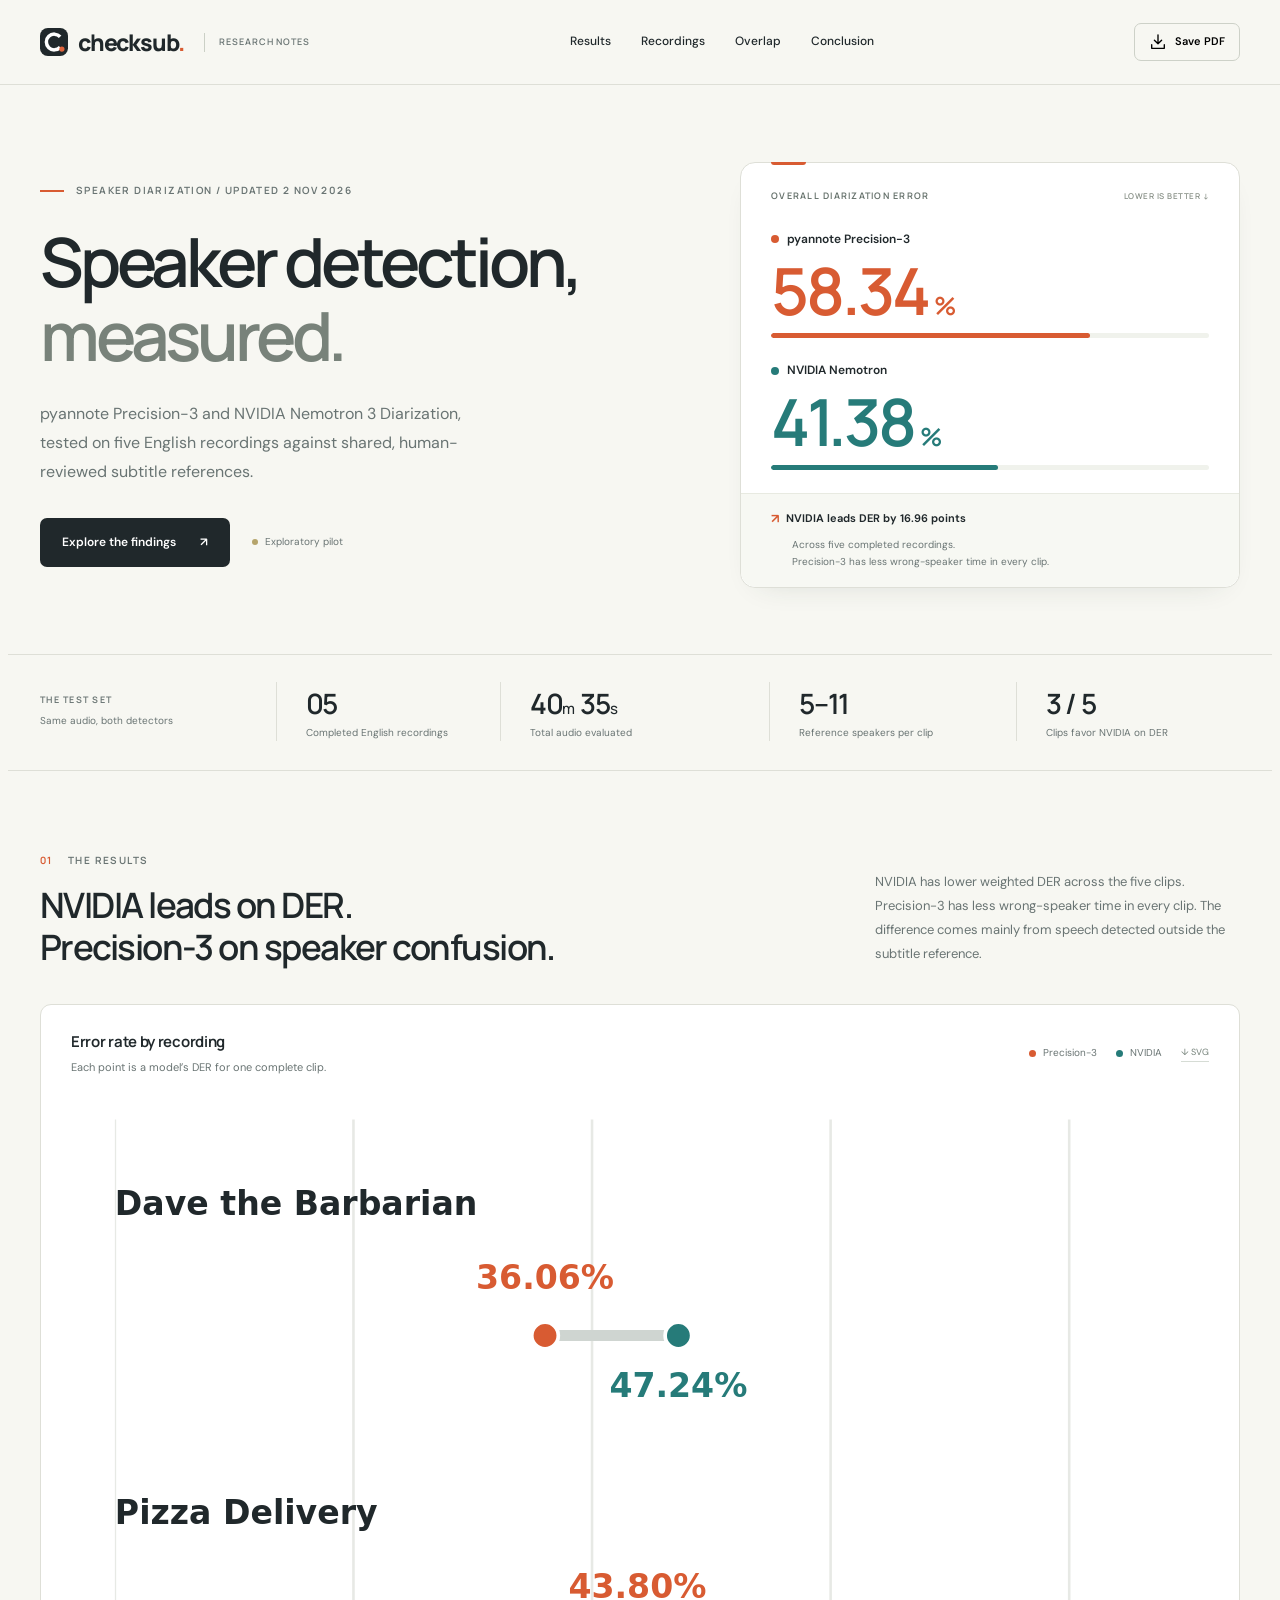
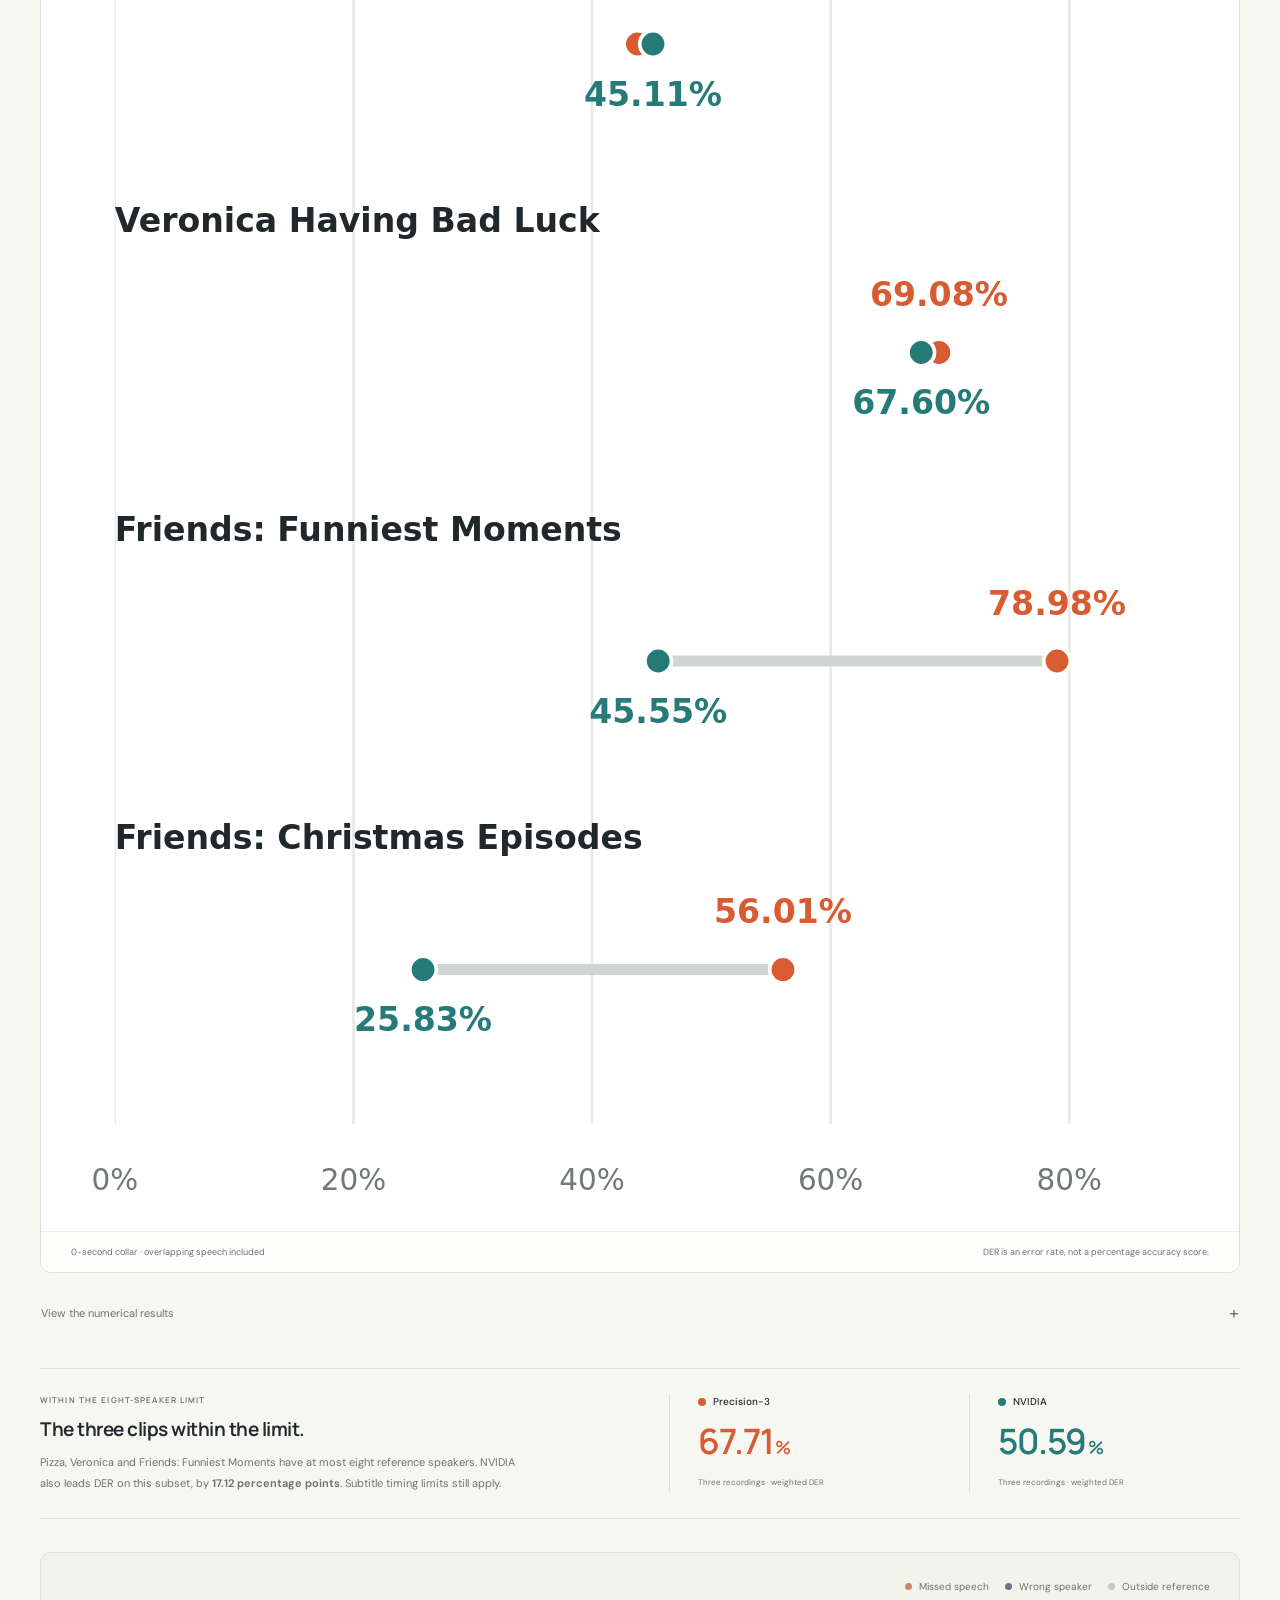
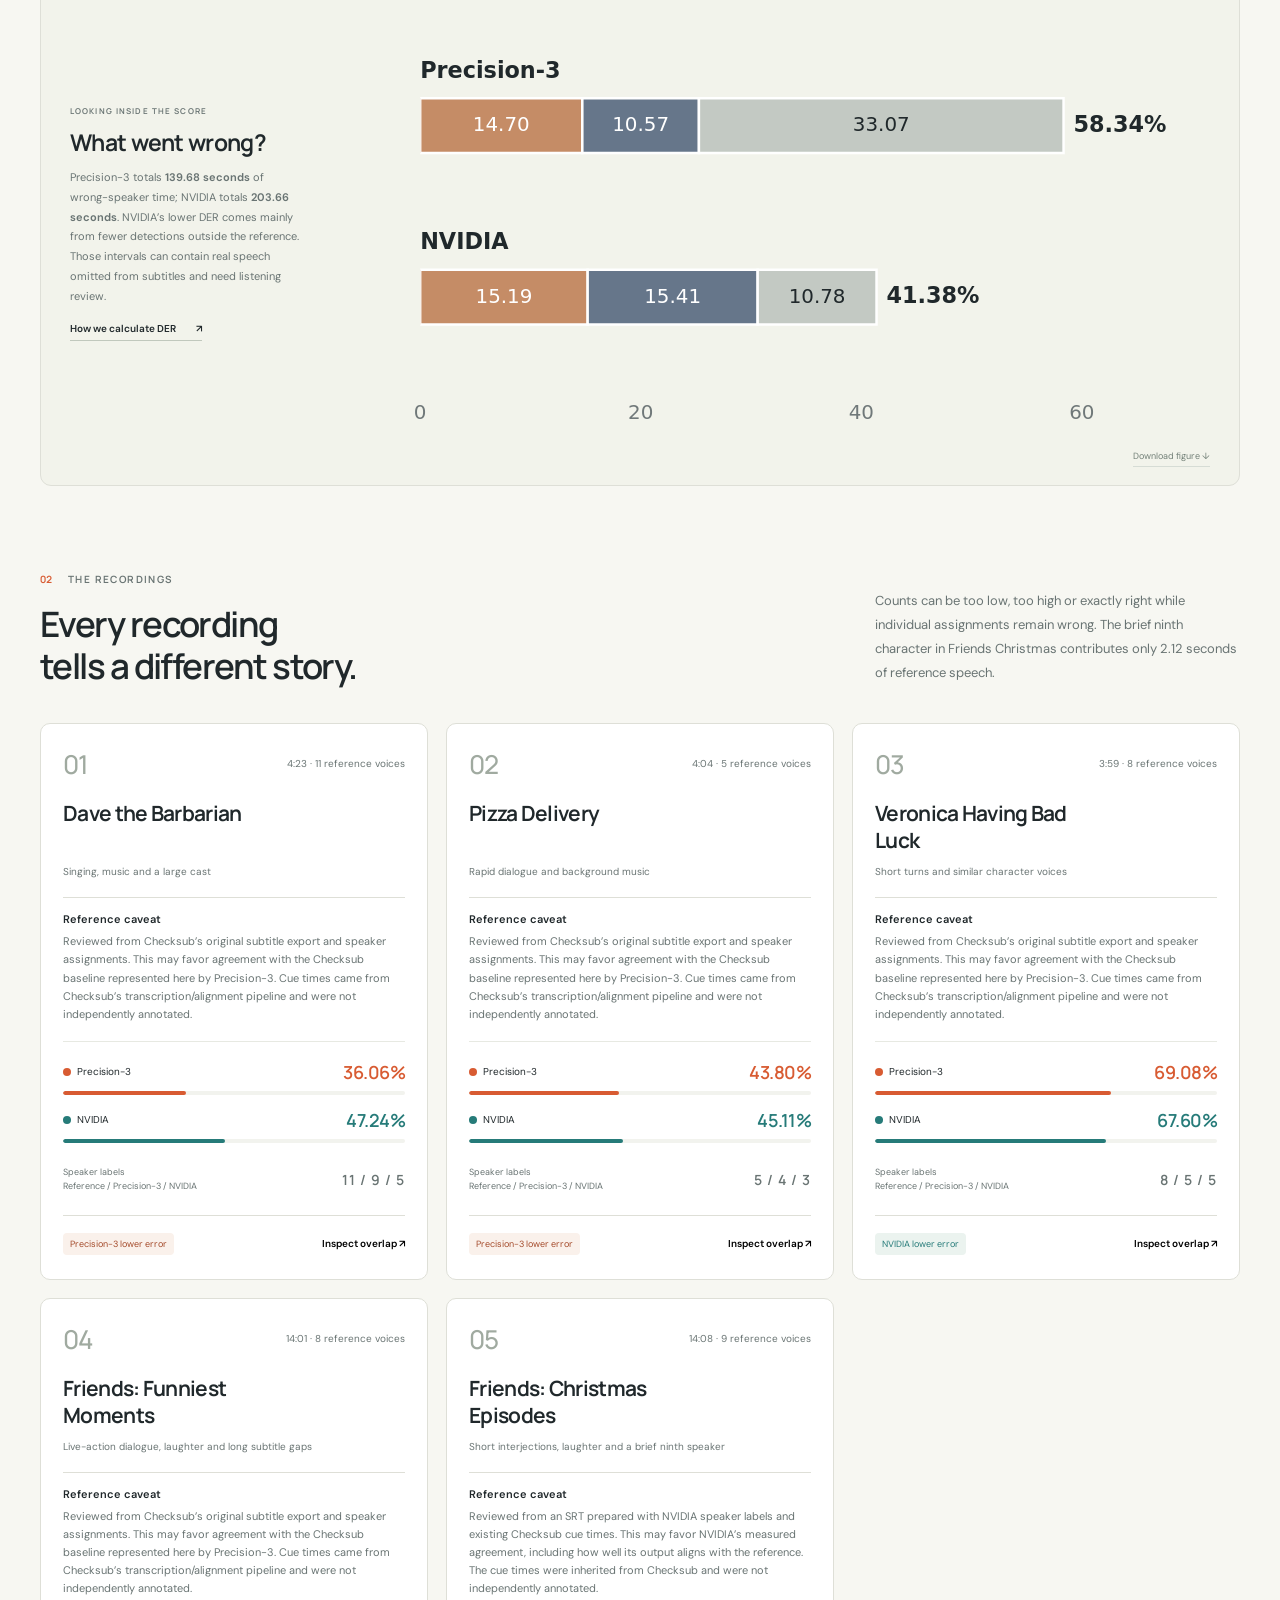
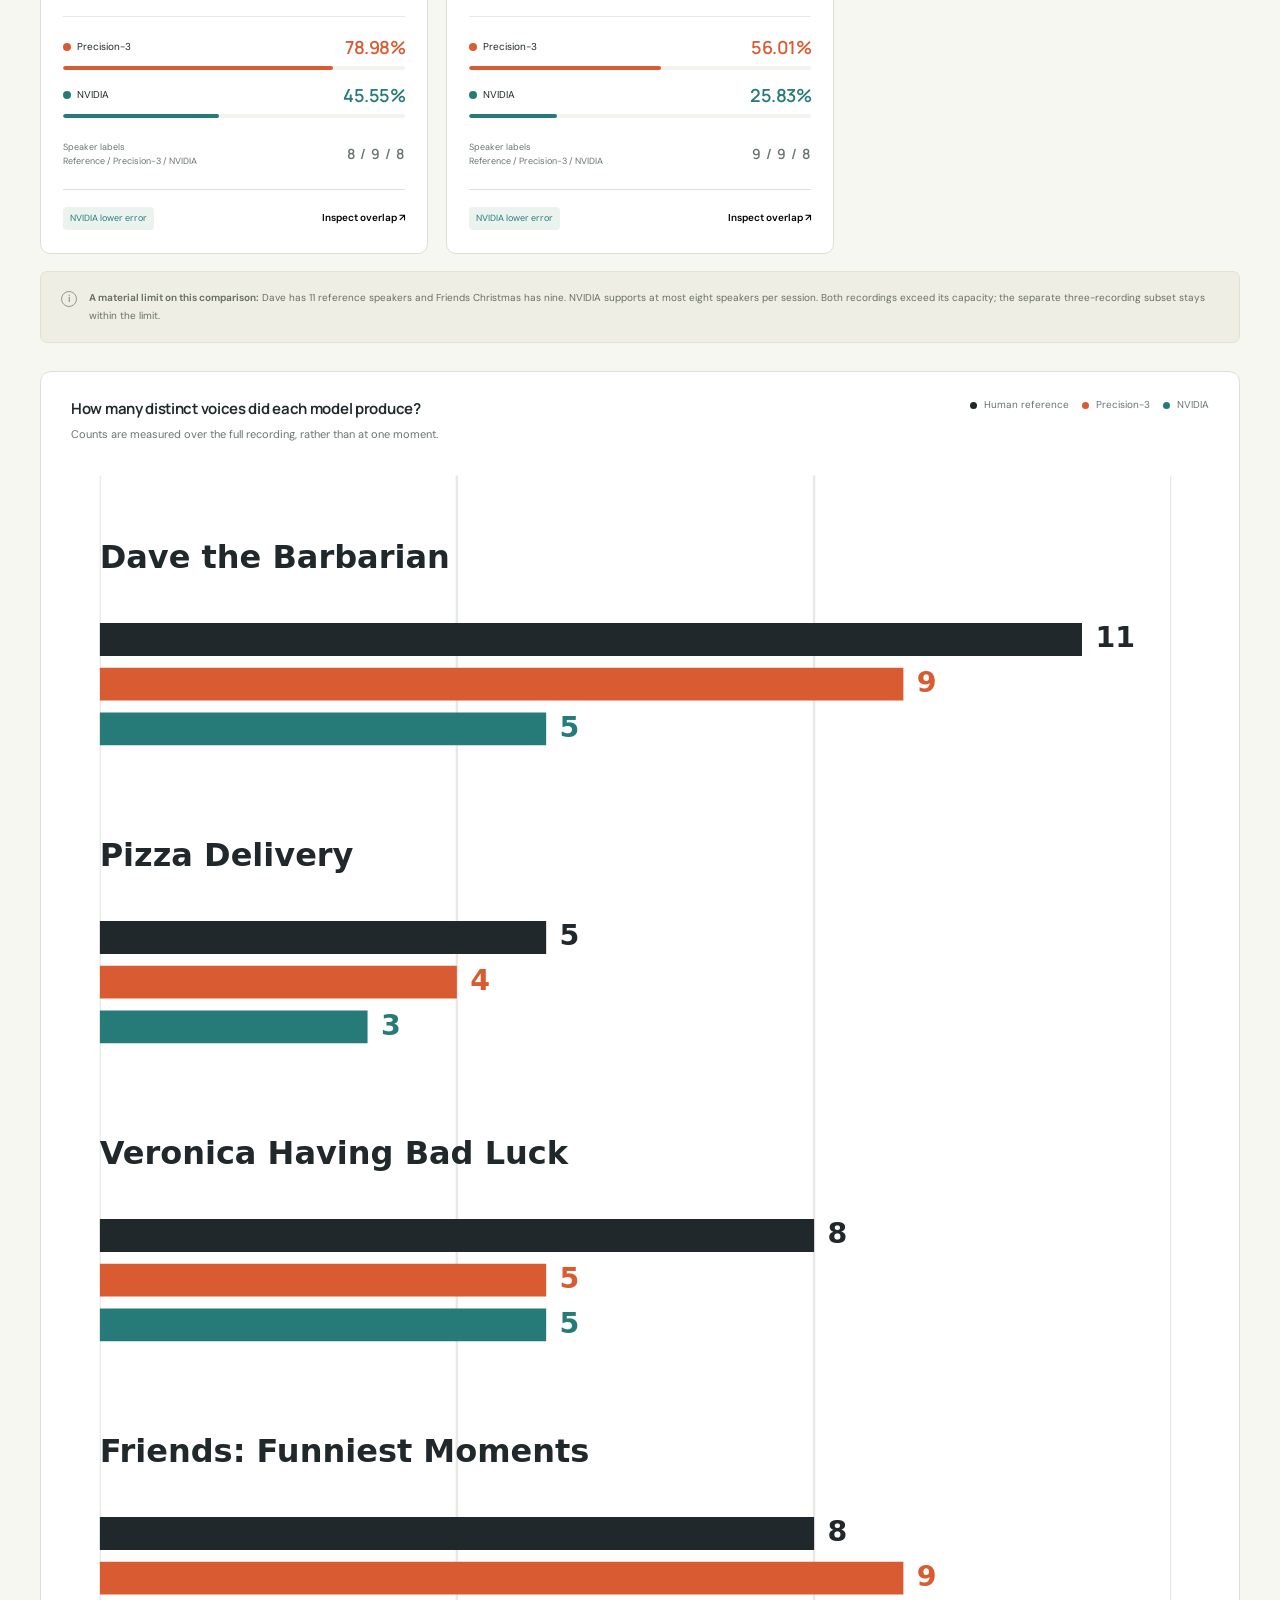
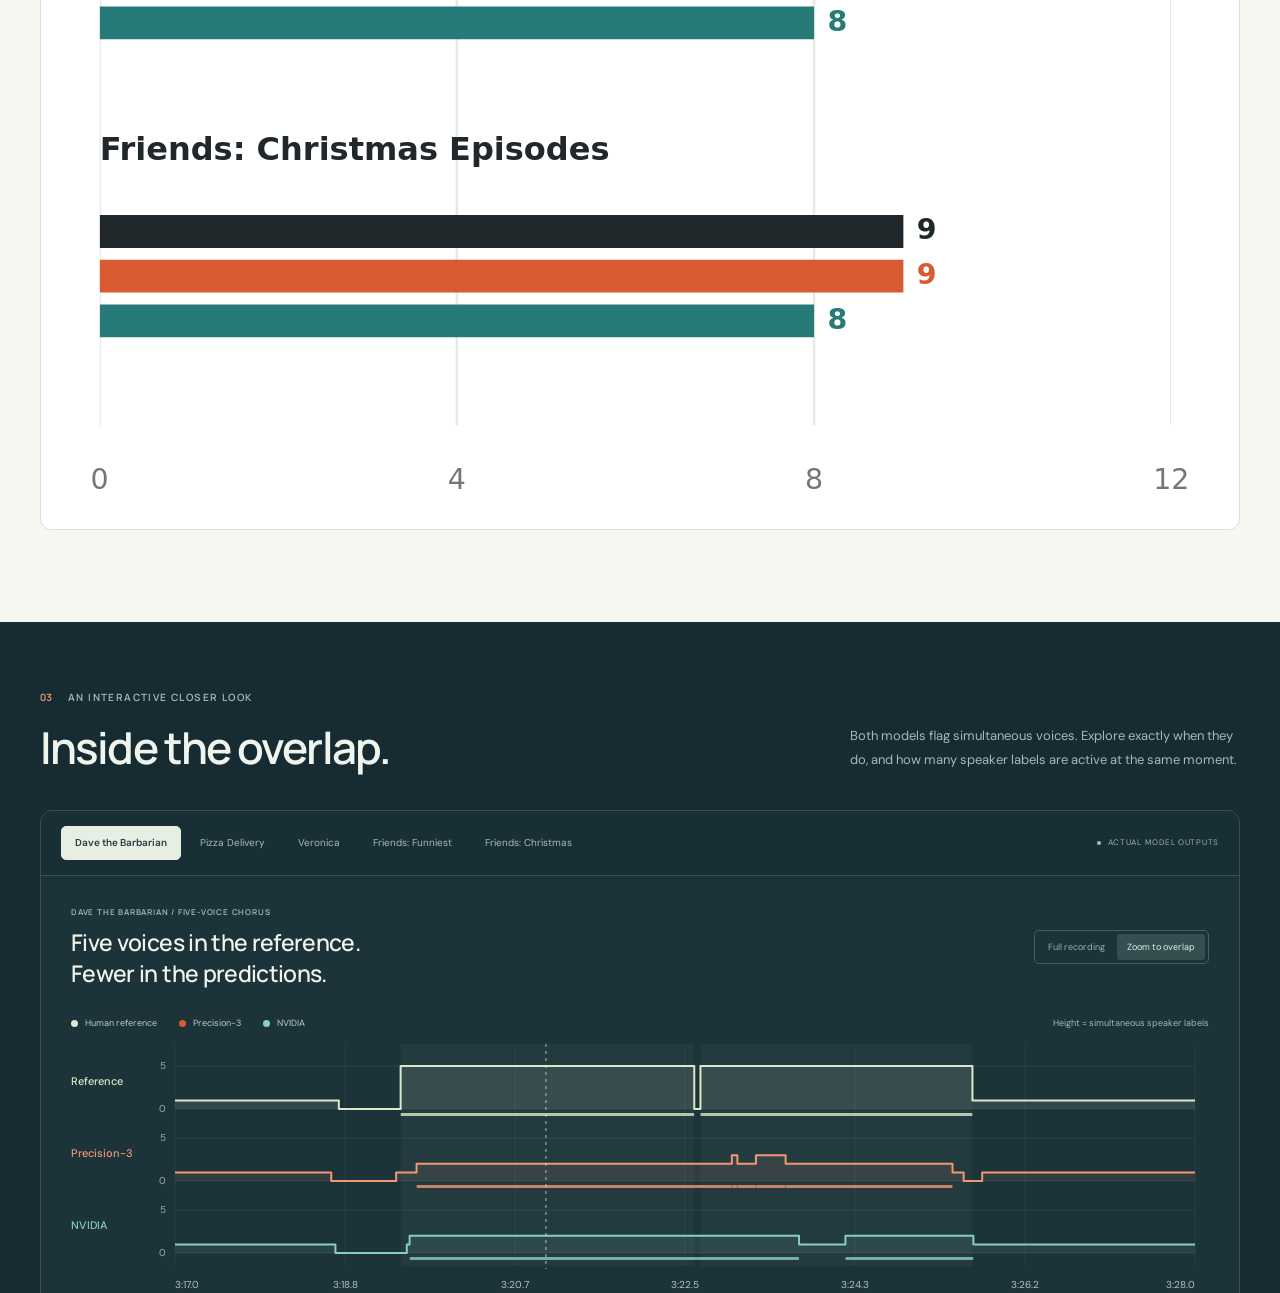
==== commit 3475218b: "Update speaker benchmark with five completed recordings and reference caveats" ====
--- a/index.html
+++ b/index.html
@@ -4,65 +4,65 @@
   <meta charset="utf-8">
   <meta name="viewport" content="width=device-width,initial-scale=1">
   <meta name="theme-color" content="#f7f7f2">
-  <meta name="description" content="A three-clip comparison of pyannote Precision-3 and NVIDIA Nemotron 3 Diarization: speaker errors, overlap detection, limitations and a practical recommendation.">
+  <meta name="description" content="Five completed recordings comparing pyannote Precision-3 and NVIDIA Nemotron 3 Diarization: total DER, wrong-speaker time, overlap detection and a provisional recommendation.">
   <meta property="og:title" content="Speaker detection, measured. | Checksub evaluation">
-  <meta property="og:description" content="Two detectors. Three recordings. Explore the results, speaker counts and overlapping voices.">
+  <meta property="og:description" content="Two detectors. Five completed recordings. Compare total error, speaker assignments and overlapping voices.">
   <meta property="og:type" content="website">
   <meta property="og:image" content="https://checkalex.github.io/speaker-detection-comparison/assets/preview.png">
   <title>Speaker detection, measured. | Checksub</title>
-  <link rel="icon" href="assets/mark.svg" type="image/svg+xml">
-  <link rel="stylesheet" href="styles.css">
-  <script defer src="data/comparison.js"></script>
-  <script defer src="app.js"></script>
+  <link rel="icon" href="assets/mark.svg?v=20261102-five-clips" type="image/svg+xml">
+  <link rel="stylesheet" href="styles.css?v=20261102-five-clips">
+  <script defer src="data/comparison.js?v=20261102-five-clips"></script>
+  <script defer src="app.js?v=20261102-five-clips"></script>
 </head>
 <body>
   <a class="skip-link" href="#main">Skip to report</a>
   <header class="site-header">
-    <a class="brand" href="#" aria-label="Checksub evaluation home"><img src="assets/mark.svg" width="28" height="28" alt=""><span>checksub<span class="brand-dot">.</span></span><span class="brand-divider"></span><span class="brand-lab">RESEARCH NOTES</span></a>
+    <a class="brand" href="#" aria-label="Checksub evaluation home"><img src="assets/mark.svg?v=20261102-five-clips" width="28" height="28" alt=""><span>checksub<span class="brand-dot">.</span></span><span class="brand-divider"></span><span class="brand-lab">RESEARCH NOTES</span></a>
     <nav aria-label="Report sections"><a href="#results">Results</a><a href="#recordings">Recordings</a><a href="#overlap">Overlap</a><a href="#conclusion">Conclusion</a></nav>
     <button class="button button-small button-outline print-action" type="button" data-testid="print-report"><svg viewBox="0 0 20 20" aria-hidden="true"><path d="M10 2v10m-4-4 4 4 4-4M3 13v4h14v-4"/></svg>Save PDF</button>
   </header>
   <main id="main">
     <section class="hero container" aria-labelledby="hero-title">
       <div class="hero-copy">
-        <p class="eyebrow"><span class="orange-rule"></span>SPEAKER DIARIZATION / 29 OCT 2026</p>
+        <p class="eyebrow"><span class="orange-rule"></span>SPEAKER DIARIZATION / UPDATED 2 NOV 2026</p>
         <h1 id="hero-title">Speaker detection,<br><span>measured.</span></h1>
-        <p class="hero-description">pyannote Precision-3 and NVIDIA Nemotron 3 Diarization, tested on three English animation clips against a shared, human-labeled reference.</p>
+        <p class="hero-description">pyannote Precision-3 and NVIDIA Nemotron 3 Diarization, tested on five English recordings against shared, human-reviewed subtitle references.</p>
         <div class="hero-actions"><a class="button button-dark" href="#results">Explore the findings <span aria-hidden="true">↗</span></a><span class="status-pill"><span></span>Exploratory pilot</span></div>
       </div>
       <div class="verdict-card">
-        <div class="card-topline"><span class="eyebrow">OVERALL SPEAKER ERROR</span><span class="tiny-tag">LOWER IS BETTER ↓</span></div>
-        <div class="hero-model"><span class="model-label"><i class="dot precision"></i>pyannote Precision-3</span><div class="hero-number precision-text">47.69<span>%</span></div><div class="score-track"><span class="precision-fill" style="width:59.62%"></span></div></div>
-        <div class="hero-model second"><span class="model-label"><i class="dot nvidia"></i>NVIDIA Nemotron</span><div class="hero-number nvidia-text">52.30<span>%</span></div><div class="score-track"><span class="nvidia-fill" style="width:65.38%"></span></div></div>
-        <div class="verdict-bottom"><strong><span class="round-arrow">↗</span>Precision-3 leads by 4.61 points</strong><p>All three clips, including an 11-speaker stress test.<br>Within NVIDIA’s eight-speaker limit, the scores nearly tie.</p></div>
+        <div class="card-topline"><span class="eyebrow">OVERALL DIARIZATION ERROR</span><span class="tiny-tag">LOWER IS BETTER ↓</span></div>
+        <div class="hero-model"><span class="model-label"><i class="dot precision"></i>pyannote Precision-3</span><div class="hero-number precision-text">58.34<span>%</span></div><div class="score-track"><span class="precision-fill" style="width:72.93%"></span></div></div>
+        <div class="hero-model second"><span class="model-label"><i class="dot nvidia"></i>NVIDIA Nemotron</span><div class="hero-number nvidia-text">41.38<span>%</span></div><div class="score-track"><span class="nvidia-fill" style="width:51.73%"></span></div></div>
+        <div class="verdict-bottom"><strong><span class="round-arrow">↗</span>NVIDIA leads DER by 16.96 points</strong><p>Across five completed recordings.<br>Precision-3 has less wrong-speaker time in every clip.</p></div>
       </div>
     </section>
 
-    <div class="dataset-strip container" aria-label="Evaluation scope"><div class="strip-label"><span class="eyebrow">THE TEST SET</span><span class="small-note">Same audio, both detectors</span></div><div><strong>03</strong><span>English animation clips</span></div><div><strong>12<span class="unit">m</span> 26<span class="unit">s</span></strong><span>Total audio evaluated</span></div><div><strong>5–11</strong><span>Reference speakers per clip</span></div><div class="strip-last"><strong>2 / 3</strong><span>Clips favor Precision-3</span></div></div>
+    <div class="dataset-strip container" aria-label="Evaluation scope"><div class="strip-label"><span class="eyebrow">THE TEST SET</span><span class="small-note">Same audio, both detectors</span></div><div><strong>05</strong><span>Completed English recordings</span></div><div><strong>40<span class="unit">m</span> 35<span class="unit">s</span></strong><span>Total audio evaluated</span></div><div><strong>5–11</strong><span>Reference speakers per clip</span></div><div class="strip-last"><strong>3 / 5</strong><span>Clips favor NVIDIA on DER</span></div></div>
 
     <section class="container report-section" id="results" aria-labelledby="results-title">
-      <div class="section-heading"><div><p class="eyebrow"><span class="section-number">01</span>THE RESULTS</p><h2 id="results-title">A lead overall.<br>A different result on Veronica.</h2></div><p class="section-intro">Precision-3 produces fewer total diarization errors in this pilot. NVIDIA is slightly ahead on Veronica, so the result depends on the recording.</p></div>
+      <div class="section-heading"><div><p class="eyebrow"><span class="section-number">01</span>THE RESULTS</p><h2 id="results-title">NVIDIA leads on DER.<br>Precision-3 on speaker confusion.</h2></div><p class="section-intro">NVIDIA has lower weighted DER across the five clips. Precision-3 has less wrong-speaker time in every clip. The difference comes mainly from speech detected outside the subtitle reference.</p></div>
       <div class="figure-panel">
-        <div class="figure-heading"><div><h3>Error rate by recording</h3><p>Each point is a model’s DER for one complete clip.</p></div><div class="legend"><span><i class="dot precision"></i>Precision-3</span><span><i class="dot nvidia"></i>NVIDIA</span><a class="figure-download" href="assets/quality-by-clip.svg" download aria-label="Download error rate chart as SVG">↓ SVG</a></div></div>
-        <div class="chart-scroll"><picture><source media="(max-width:760px)" srcset="assets/quality-mobile.svg"><img class="chart" src="assets/quality-by-clip.svg" width="1142" height="409" alt="Diarization error: Dave, Precision-3 36.06%, NVIDIA 47.24%; Pizza Delivery, 43.80% versus 45.11%; Veronica, 69.08% versus 67.60%."></picture></div>
+        <div class="figure-heading"><div><h3>Error rate by recording</h3><p>Each point is a model’s DER for one complete clip.</p></div><div class="legend"><span><i class="dot precision"></i>Precision-3</span><span><i class="dot nvidia"></i>NVIDIA</span><a class="figure-download" href="assets/quality-by-clip.svg?v=20261102-five-clips" download aria-label="Download error rate chart as SVG">↓ SVG</a></div></div>
+        <div class="chart-scroll"><picture><source media="(max-width:760px)" srcset="assets/quality-mobile.svg?v=20261102-five-clips"><img class="chart" src="assets/quality-by-clip.svg?v=20261102-five-clips" width="1142" height="630" alt="Precision-3 versus NVIDIA DER: Dave 36.06% / 47.24%; Pizza 43.80% / 45.11%; Veronica 69.08% / 67.60%; Friends Funniest 78.98% / 45.55%; Friends Christmas 56.01% / 25.83%."></picture></div>
         <div class="figure-foot"><span>0-second collar · overlapping speech included</span><span>DER is an error rate, not a percentage accuracy score.</span></div>
       </div>
-      <details class="data-table-details"><summary>View the numerical results <span aria-hidden="true">+</span></summary><div class="table-scroll"><table><caption class="sr-only">Diarization results for each clip</caption><thead><tr><th>Recording</th><th>Precision-3 DER</th><th>NVIDIA DER</th><th>Lower error</th></tr></thead><tbody><tr><th>Dave the Barbarian</th><td>36.06%</td><td>47.24%</td><td>Precision-3</td></tr><tr><th>Pizza Delivery</th><td>43.80%</td><td>45.11%</td><td>Precision-3</td></tr><tr><th>Veronica Having Bad Luck</th><td>69.08%</td><td>67.60%</td><td>NVIDIA</td></tr><tr class="total-row"><th>Weighted total</th><td>47.69%</td><td>52.30%</td><td>Precision-3</td></tr></tbody></table></div></details>
-      <div class="capacity-comparison"><div class="capacity-copy"><p class="eyebrow">WITHIN THE EIGHT-SPEAKER LIMIT</p><h3>The other two clips nearly tie.</h3><p>Excluding Dave’s 11-speaker stress test, the weighted difference is just <strong>0.03 percentage points</strong>. The overall lead is driven by the recording that exceeds NVIDIA’s speaker capacity.</p></div><div class="capacity-score"><span><i class="dot precision"></i>Precision-3</span><strong class="precision-text">55.91<span>%</span></strong><small>Pizza + Veronica · weighted DER</small></div><div class="capacity-score"><span><i class="dot nvidia"></i>NVIDIA</span><strong class="nvidia-text">55.88<span>%</span></strong><small>Pizza + Veronica · weighted DER</small></div></div>
-      <div class="error-panel"><div class="error-copy"><p class="eyebrow">LOOKING INSIDE THE SCORE</p><h3>What went wrong?</h3><p>The total combines missed speech, incorrect speaker assignments, and speech detected outside the reference.</p><a class="text-link" href="#method">How we calculate DER <span>↗</span></a></div><div class="error-figure"><div class="legend error-legend"><span><i class="dot missed"></i>Missed speech</span><span><i class="dot confused"></i>Wrong speaker</span><span><i class="dot extra"></i>Extra speech</span></div><div class="chart-scroll"><picture><source media="(max-width:760px)" srcset="assets/errors-mobile.svg"><img class="chart" src="assets/error-breakdown.svg" width="1136" height="285" alt="Stacked chart breaking each model's total diarization error into missed speech, speaker confusion and false speech detection."></picture></div><a class="figure-download" href="assets/error-breakdown.svg" download>Download figure ↓</a></div></div>
+      <details class="data-table-details"><summary>View the numerical results <span aria-hidden="true">+</span></summary><div class="table-scroll"><table><caption class="sr-only">Diarization results for each clip</caption><thead><tr><th>Recording</th><th>Precision-3 DER</th><th>NVIDIA DER</th><th>Precision-3 wrong-speaker time</th><th>NVIDIA wrong-speaker time</th><th>Lower DER</th></tr></thead><tbody><tr><th>Dave the Barbarian</th><td>36.06%</td><td>47.24%</td><td>27.57 s</td><td>45.39 s</td><td>Precision-3</td></tr><tr><th>Pizza Delivery</th><td>43.80%</td><td>45.11%</td><td>21.60 s</td><td>24.57 s</td><td>Precision-3</td></tr><tr><th>Veronica Having Bad Luck</th><td>69.08%</td><td>67.60%</td><td>39.25 s</td><td>41.89 s</td><td>NVIDIA</td></tr><tr><th>Friends: Funniest Moments</th><td>78.98%</td><td>45.55%</td><td>32.45 s</td><td>66.10 s</td><td>NVIDIA</td></tr><tr><th>Friends: Christmas Episodes</th><td>56.01%</td><td>25.83%</td><td>18.81 s</td><td>25.71 s</td><td>NVIDIA</td></tr><tr class="total-row"><th>Weighted DER / total seconds</th><td>58.34%</td><td>41.38%</td><td>139.68 s</td><td>203.66 s</td><td>NVIDIA on DER</td></tr></tbody></table></div></details>
+      <div class="capacity-comparison"><div class="capacity-copy"><p class="eyebrow">WITHIN THE EIGHT-SPEAKER LIMIT</p><h3>The three clips within the limit.</h3><p>Pizza, Veronica and Friends: Funniest Moments have at most eight reference speakers. NVIDIA also leads DER on this subset, by <strong>17.12 percentage points</strong>. Subtitle timing limits still apply.</p></div><div class="capacity-score"><span><i class="dot precision"></i>Precision-3</span><strong class="precision-text">67.71<span>%</span></strong><small>Three recordings · weighted DER</small></div><div class="capacity-score"><span><i class="dot nvidia"></i>NVIDIA</span><strong class="nvidia-text">50.59<span>%</span></strong><small>Three recordings · weighted DER</small></div></div>
+      <div class="error-panel"><div class="error-copy"><p class="eyebrow">LOOKING INSIDE THE SCORE</p><h3>What went wrong?</h3><p>Precision-3 totals <strong>139.68 seconds</strong> of wrong-speaker time; NVIDIA totals <strong>203.66 seconds</strong>. NVIDIA’s lower DER comes mainly from fewer detections outside the reference. Those intervals can contain real speech omitted from subtitles and need listening review.</p><a class="text-link" href="#method">How we calculate DER <span>↗</span></a></div><div class="error-figure"><div class="legend error-legend"><span><i class="dot missed"></i>Missed speech</span><span><i class="dot confused"></i>Wrong speaker</span><span><i class="dot extra"></i>Outside reference</span></div><div class="chart-scroll"><picture><source media="(max-width:760px)" srcset="assets/errors-mobile.svg?v=20261102-five-clips"><img class="chart" src="assets/error-breakdown.svg?v=20261102-five-clips" width="1136" height="285" alt="Stacked chart breaking each model's total diarization error into missed speech, speaker confusion and false speech detection."></picture></div><a class="figure-download" href="assets/error-breakdown.svg?v=20261102-five-clips" download>Download figure ↓</a></div></div>
     </section>
 
     <section class="container report-section recordings-section" id="recordings" aria-labelledby="recordings-title">
-      <div class="section-heading"><div><p class="eyebrow"><span class="section-number">02</span>THE RECORDINGS</p><h2 id="recordings-title">Every recording<br>tells a different story.</h2></div><p class="section-intro">All three clips contain fewer detected speaker labels than the human reference. A label count alone does not establish whether a voice was assigned correctly.</p></div>
+      <div class="section-heading"><div><p class="eyebrow"><span class="section-number">02</span>THE RECORDINGS</p><h2 id="recordings-title">Every recording<br>tells a different story.</h2></div><p class="section-intro">Counts can be too low, too high or exactly right while individual assignments remain wrong. The brief ninth character in Friends Christmas contributes only 2.12 seconds of reference speech.</p></div>
       <div id="clip-cards" class="clip-cards"></div>
-      <div class="capacity-note"><span class="note-icon">i</span><p><strong>A material limit on this comparison:</strong> Dave has 11 reference speakers. NVIDIA’s model supports at most eight speakers per session. That clip exceeds its capacity, so this is a product-fit stress test, not a fully matched model comparison.</p></div>
-      <div class="figure-panel speaker-figure"><div class="figure-heading"><div><h3>How many distinct voices did each model produce?</h3><p>Counts are measured over the full recording, rather than at one moment.</p></div><div class="legend"><span><i class="dot reference"></i>Human reference</span><span><i class="dot precision"></i>Precision-3</span><span><i class="dot nvidia"></i>NVIDIA</span></div></div><div class="chart-scroll"><picture><source media="(max-width:760px)" srcset="assets/speakers-mobile.svg"><img class="chart" src="assets/speaker-counts.svg" width="1142" height="385" alt="Reference versus detected speaker counts: Dave 11, 9, 5; Pizza Delivery 5, 4, 3; Veronica 8, 5, 5, for reference, Precision-3 and NVIDIA respectively."></picture></div></div>
+      <div class="capacity-note"><span class="note-icon">i</span><p><strong>A material limit on this comparison:</strong> Dave has 11 reference speakers and Friends Christmas has nine. NVIDIA supports at most eight speakers per session. Both recordings exceed its capacity; the separate three-recording subset stays within the limit.</p></div>
+      <div class="figure-panel speaker-figure"><div class="figure-heading"><div><h3>How many distinct voices did each model produce?</h3><p>Counts are measured over the full recording, rather than at one moment.</p></div><div class="legend"><span><i class="dot reference"></i>Human reference</span><span><i class="dot precision"></i>Precision-3</span><span><i class="dot nvidia"></i>NVIDIA</span></div></div><div class="chart-scroll"><picture><source media="(max-width:760px)" srcset="assets/speakers-mobile.svg?v=20261102-five-clips"><img class="chart" src="assets/speaker-counts.svg?v=20261102-five-clips" width="1142" height="600" alt="Reference / Precision-3 / NVIDIA speaker counts: Dave 11 / 9 / 5; Pizza 5 / 4 / 3; Veronica 8 / 5 / 5; Friends Funniest 8 / 9 / 8; Friends Christmas 9 / 9 / 8."></picture></div></div>
     </section>
 
     <section class="overlap-section" id="overlap" aria-labelledby="overlap-title"><div class="container">
       <div class="section-heading"><div><p class="eyebrow"><span class="section-number">03</span>AN INTERACTIVE CLOSER LOOK</p><h2 id="overlap-title">Inside the overlap.</h2></div><p class="section-intro">Both models flag simultaneous voices. Explore exactly when they do, and how many speaker labels are active at the same moment.</p></div>
       <div class="overlap-explorer">
-        <div class="explorer-toolbar"><div class="clip-tabs" role="group" aria-label="Choose a recording"><button type="button" class="active" data-clip="dave" data-testid="select-dave" aria-pressed="true">Dave the Barbarian</button><button type="button" data-clip="pizza" data-testid="select-pizza" aria-pressed="false">Pizza Delivery</button><button type="button" data-clip="veronica" data-testid="select-veronica" aria-pressed="false">Veronica</button></div><span class="explorer-kind"><span></span>ACTUAL MODEL OUTPUTS</span></div>
+        <div class="explorer-toolbar"><div class="clip-tabs" role="group" aria-label="Choose a recording"><button type="button" class="active" data-clip="dave" data-testid="select-dave" aria-pressed="true">Dave the Barbarian</button><button type="button" data-clip="pizza" data-testid="select-pizza" aria-pressed="false">Pizza Delivery</button><button type="button" data-clip="veronica" data-testid="select-veronica" aria-pressed="false">Veronica</button><button type="button" data-clip="friends" data-testid="select-friends" aria-pressed="false">Friends: Funniest</button><button type="button" data-clip="christmas" data-testid="select-christmas" aria-pressed="false">Friends: Christmas</button></div><span class="explorer-kind"><span></span>ACTUAL MODEL OUTPUTS</span></div>
         <div class="explorer-body"><div class="timeline-top"><div><p class="eyebrow" id="timeline-kicker">DAVE THE BARBARIAN / FIVE-VOICE CHORUS</p><h3 id="timeline-title">Five voices in the reference.<br>Fewer in the predictions.</h3></div><div class="window-controls" role="group" aria-label="Timeline viewing window"><button type="button" data-window="full" data-testid="show-full-timeline" aria-pressed="false">Full recording</button><button type="button" data-window="focus" class="active" data-testid="show-focus-timeline" aria-pressed="true">Zoom to overlap</button></div></div>
         <div class="timeline-legend"><span><i class="dot reference-light"></i>Human reference</span><span><i class="dot precision"></i>Precision-3</span><span><i class="dot nvidia-light"></i>NVIDIA</span><span class="legend-note">Height = simultaneous speaker labels</span></div>
         <div id="activity-chart" class="activity-chart" data-testid="overlap-timeline"></div>
@@ -78,13 +78,13 @@
 
     <section class="container report-section method-section" id="method" aria-labelledby="method-title">
       <div class="section-heading"><div><p class="eyebrow"><span class="section-number">04</span>HOW TO READ THESE NUMBERS</p><h2 id="method-title">A useful pilot.<br>A specific set of limits.</h2></div><p class="section-intro">These are our measured results, not the vendors’ published benchmark scores. They describe this test set and these references.</p></div>
-      <div class="method-grid"><div class="formula-card"><span class="eyebrow">THE METRIC</span><h3>Diarization error rate</h3><div class="formula"><span>Missed speech + extra speech<br>+ wrong-speaker time</span><span class="formula-divider"></span><span>Reference speaker time</span></div><p>Multiplied by 100. <strong>Lower is better.</strong> DER can exceed 100%; subtracting it from 100 does not give a reliable “accuracy” score.</p><p>Scores are weighted by reference speaker time. Overlapping reference voices each contribute speaker time.</p></div><div class="method-list"><article><span>01</span><div><h4>Identical audio, isolated detection</h4><p>Both models received the same 16 kHz mono WAV for each clip. This compares Precision-3 with Nemotron 3 Diarization, not the full Nemotron 3.5 Transcribe pipeline.</p></div></article><article><span>02</span><div><h4>Human names, subtitle-based times</h4><p>Speaker identities were filled by a human in Checksub subtitle exports. Speech boundaries were not independently annotated. Display padding and missing intervals can inflate timing errors. Only the Dave chorus has explicit overlap reference labels.</p></div></article><article><span>03</span><div><h4>Strict, consistent scoring</h4><p>Zero boundary collar; overlap included; full-clip evaluation. Speaker IDs are matched to names globally and one-to-one, so splitting or merging identities is penalized.</p></div></article><article><span>04</span><div><h4>A small, specialized sample</h4><p>Three English animation clips, with music and exaggerated voices. Dave exceeds NVIDIA’s eight-speaker capacity. These results do not establish performance on customer recordings, other languages, or recordings with matched speaker budgets.</p></div></article><article><span>05</span><div><h4>Speed and cost need a separate test</h4><p>Precision-3 used a hosted API; NVIDIA used local GPU inference. Queueing, upload and model load have different scopes. This report makes no apples-to-apples speed or cost claim.</p></div></article></div></div>
+      <div class="method-grid"><div class="formula-card"><span class="eyebrow">THE METRIC</span><h3>Diarization error rate</h3><div class="formula"><span>Missed speech + extra speech<br>+ wrong-speaker time</span><span class="formula-divider"></span><span>Reference speaker time</span></div><p>Multiplied by 100. <strong>Lower is better.</strong> DER can exceed 100%; subtracting it from 100 does not give a reliable “accuracy” score.</p><p>Scores are weighted by reference speaker time. Overlapping reference voices each contribute speaker time.</p></div><div class="method-list"><article><span>01</span><div><h4>Identical audio, isolated detection</h4><p>Both models received the same 16 kHz mono WAV for each clip. This compares Precision-3 with Nemotron 3 Diarization, not the full Nemotron 3.5 Transcribe pipeline.</p></div></article><article><span>02</span><div><h4>Model-assisted labels, subtitle-based times</h4><p>The first four references began with Checksub’s original subtitle exports and speaker assignments, which may favor the Checksub/Precision-3 baseline. Friends Christmas began with NVIDIA speaker labels, which may favor NVIDIA’s measured agreement. All five use Checksub transcription/alignment cue times; neither diarization model independently supplied those timings. Human review does not make this a blind reference. Only Dave’s chorus has explicit overlap annotation.</p></div></article><article><span>03</span><div><h4>Strict, consistent scoring</h4><p>Zero boundary collar; overlap included; full-clip evaluation. Speaker IDs are matched to names globally and one-to-one, so splitting or merging identities is penalized.</p></div></article><article><span>04</span><div><h4>A small, specialized sample</h4><p>Three animation clips and two Friends compilations, all in English, with music, laughter and short turns. Dave and Friends Christmas exceed NVIDIA’s eight-speaker capacity. Customer recordings and other languages need separate evaluation.</p></div></article><article><span>05</span><div><h4>Speed and cost need a separate test</h4><p>Precision-3 used a hosted API; NVIDIA used local GPU inference. Queueing, upload and model load have different scopes. This report makes no apples-to-apples speed or cost claim.</p></div></article></div></div>
       <details class="configuration-details"><summary>Model settings & reproducibility <span aria-hidden="true">+</span></summary><div class="configuration-grid"><div><h4>pyannote Precision-3</h4><p>Automatic speaker count; transcription off; regular overlapping diarization; VAD and crosstalk sensitivity set to zero. The hosted checkpoint behind the model alias is managed by pyannote.</p><a href="https://www.pyannote.ai/precision-3" target="_blank" rel="noopener">Model documentation ↗</a></div><div><h4>NVIDIA Nemotron 3 Diarization</h4><p>Offline Transformers inference; float32; threshold 0.5; RTX 4090. Model and runtime source revisions are pinned in the downloadable data.</p><a href="https://huggingface.co/nvidia/Nemotron-3-Diarization" target="_blank" rel="noopener">Model card & eight-speaker limit ↗</a></div><div><h4>Scoring & records</h4><p>pyannote.metrics with consistent settings. Public data includes file hashes, model measurements, and anonymous speaker-count timelines. Source audio, transcripts, credentials and job identifiers are excluded.</p><a href="https://pyannote.github.io/pyannote-metrics/reference.html#diarization" target="_blank" rel="noopener">Scoring documentation ↗</a></div></div></details>
     </section>
 
-    <section class="conclusion-section container" id="conclusion" aria-labelledby="conclusion-title"><div class="conclusion-copy"><p class="eyebrow"><span class="section-number">05</span>CONCLUSION</p><h2 id="conclusion-title">Keep Precision-3<br>as the baseline, for now.</h2><p class="conclusion-lead">There is no broad quality winner established yet. Precision-3 leads across all three clips, but <strong>the two recordings within NVIDIA’s speaker limit are nearly tied</strong>.</p><p>Retain the current baseline while running a larger, independently timed comparison. NVIDIA’s local deployment and competitive results within its capacity justify that next test. Neither system recovers all five chorus voices here.</p><div class="recommendation-tag"><span></span>PROVISIONAL RECOMMENDATION</div></div><div class="next-steps"><p class="eyebrow">BEFORE A REPLACEMENT DECISION</p><article><span>1</span><div><h4>Tighten the reference</h4><p>Annotate actual speech boundaries and all overlaps, independently of subtitle display timing.</p></div></article><article><span>2</span><div><h4>Broaden and match the test set</h4><p>Add customer-style interviews in our working languages; compare recordings within the eight-speaker limit, with larger casts assessed separately.</p></div></article><article><span>3</span><div><h4>Measure the complete trade-off</h4><p>Compare correction time, deployment cost and latency under consistent conditions, then inspect the final Checksub editor output.</p></div></article></div></section>
+    <section class="conclusion-section container" id="conclusion" aria-labelledby="conclusion-title"><div class="conclusion-copy"><p class="eyebrow"><span class="section-number">05</span>CONCLUSION</p><h2 id="conclusion-title">Keep Precision-3<br>as the baseline, for now.</h2><p class="conclusion-lead">For assigning subtitles to the correct person, keep Precision-3 as the provisional default. It has <strong>less wrong-speaker time in all five clips</strong>. NVIDIA leads total DER, largely through fewer detections outside the subtitle reference.</p><p>NVIDIA remains a promising local candidate. The four original references may favor the Checksub baseline; Christmas may favor NVIDIA. Review speech boundaries and identities independently before a replacement decision. Neither system recovers all five annotated chorus voices.</p><div class="recommendation-tag"><span></span>PROVISIONAL RECOMMENDATION</div></div><div class="next-steps"><p class="eyebrow">BEFORE A REPLACEMENT DECISION</p><article><span>1</span><div><h4>Tighten the reference</h4><p>Annotate actual speech boundaries, identities and overlaps independently of subtitle display timing and either model’s predictions. Check the intervals currently counted as extra speech.</p></div></article><article><span>2</span><div><h4>Broaden and match the test set</h4><p>Add customer-style interviews in our working languages; compare recordings within the eight-speaker limit, with larger casts assessed separately.</p></div></article><article><span>3</span><div><h4>Measure the complete trade-off</h4><p>Compare correction time, deployment cost and latency under consistent conditions, then inspect the final Checksub editor output.</p></div></article></div></section>
   </main>
-  <footer class="container site-footer"><div><a class="footer-brand" href="#">checksub<span>.</span></a><p>Speaker detection evaluation · 29 October 2026<br>Three-clip exploratory study</p></div><div class="footer-links"><a href="speaker-detection-evaluation.pdf" download>PDF report <span>↓</span></a><a href="data/results.csv" download>Results CSV <span>↓</span></a><a href="data/comparison.json" download>Data & timelines <span>↓</span></a><a href="assets/quality-by-clip.png" download>Shareable chart <span>↓</span></a><a href="https://github.com/checkalex/speaker-detection-comparison" target="_blank" rel="noopener">GitHub source <span>↗</span></a></div></footer>
+  <footer class="container site-footer"><div><a class="footer-brand" href="#">checksub<span>.</span></a><p>Speaker detection evaluation · 2 November 2026<br>Five completed recordings · exploratory study</p></div><div class="footer-links"><a href="speaker-detection-evaluation.pdf?v=20261102-five-clips" download>PDF report <span>↓</span></a><a href="data/results.csv?v=20261102-five-clips" download>Results CSV <span>↓</span></a><a href="data/comparison.json?v=20261102-five-clips" download>Data & timelines <span>↓</span></a><a href="assets/quality-by-clip.png?v=20261102-five-clips" download>Shareable chart <span>↓</span></a><a href="https://github.com/checkalex/speaker-detection-comparison" target="_blank" rel="noopener">GitHub source <span>↗</span></a></div></footer>
   <noscript><p class="container">JavaScript is required for the overlap explorer. The result charts and conclusion above remain available. Download the CSV for all numerical results.</p></noscript>
 </body>
 </html>
--- a/styles.css
+++ b/styles.css
@@ -1,13 +1,17 @@
 @font-face{font-family:Manrope;src:url('assets/fonts/manrope.ttf') format('truetype');font-weight:400 800;font-display:swap}
 @font-face{font-family:'DM Sans';src:url('assets/fonts/dm-sans.ttf') format('truetype');font-weight:400 700;font-display:swap}
 :root{--paper:#f7f7f2;--white:#fff;--ink:#20282b;--muted:#697473;--line:#dedfd7;--orange:#d85b32;--teal:#267b79;--navy:#172b32;--light-teal:#89cebf;--manrope:Manrope,Arial,sans-serif;--body:'DM Sans',Arial,sans-serif}
-*{box-sizing:border-box}html{scroll-behavior:smooth;scroll-padding-top:96px}body{margin:0;background:var(--paper);color:var(--ink);font:16px/1.6 var(--body);-webkit-font-smoothing:antialiased}a{color:inherit;text-decoration:none}button,input{font:inherit}button,a,input,summary{-webkit-tap-highlight-color:transparent}button,a,summary{touch-action:manipulation}button{cursor:pointer}button:focus-visible,a:focus-visible,summary:focus-visible,input:focus-visible{outline:3px solid var(--orange);outline-offset:5px}button:disabled{cursor:default}img{display:block;max-width:100%}button svg{width:18px;height:18px;fill:none;stroke:currentColor;stroke-width:1.5;stroke-linecap:round;stroke-linejoin:round}h1,h2,h3,h4,p{margin:0}h1,h2,h3,h4{font-family:var(--manrope);font-weight:650}strong{font-weight:650}.container{max-width:1264px;margin-inline:auto;padding-inline:32px}.eyebrow{font:650 10px/1.5 var(--manrope);letter-spacing:.14em;text-transform:uppercase}.orange-rule{width:24px;height:2px;background:var(--orange);display:inline-block;margin-right:12px;vertical-align:middle}.site-header{max-width:1440px;margin:auto;padding:23px 40px;display:flex;align-items:center;justify-content:space-between;border-bottom:1px solid var(--line);gap:24px}.brand{display:flex;gap:10px;align-items:center;font:800 23px/1 var(--manrope);letter-spacing:-1.2px}.brand-dot,.footer-brand span{color:var(--orange)}.brand-divider{height:19px;width:1px;background:#cbd0c6;margin:0 4px 0 10px}.brand-lab{font-size:9px;letter-spacing:.1em;line-height:1.5;color:var(--muted);font-weight:600}.site-header nav{display:flex;gap:30px;font-size:12px;font-weight:500}.site-header nav a{transition:color .2s}.site-header nav a:hover{color:var(--orange)}.button{display:inline-flex;align-items:center;justify-content:center;gap:24px;padding:14px 21px;border-radius:7px;font-size:12px;font-weight:600;border:1px solid transparent;transition:transform .2s,background .2s}.button:hover{transform:translateY(-2px)}.button-small{padding:9px 14px;gap:8px;font-size:11px}.button-outline{background:none;border-color:#cdd1c8}.button-outline:hover{background:#edeee7}.button-dark{background:var(--ink);color:white}.button-dark:hover{background:#344347}.hero{display:grid;grid-template-columns:1.23fr 1fr;gap:85px;align-items:center;padding-top:77px;padding-bottom:66px}.hero .eyebrow{color:var(--muted);margin-bottom:27px}h1{font-size:clamp(52px,5.3vw,76px);line-height:1.09;letter-spacing:-4.2px;font-weight:600}h1 span{color:#78827a}.hero-description{font-size:16px;max-width:430px;margin-top:28px;color:var(--muted);line-height:1.8}.hero-actions{display:flex;align-items:center;gap:22px;margin-top:31px}.status-pill{display:flex;align-items:center;gap:7px;font-size:10px;color:var(--muted)}.status-pill>span{width:6px;height:6px;border-radius:50%;background:#b5a46b}.verdict-card{padding:26px 30px 0;background:#fff;border:1px solid var(--line);border-radius:15px;box-shadow:0 12px 30px -20px #263e2f30;position:relative}.verdict-card:before{content:'';position:absolute;top:-1px;left:30px;height:3px;width:35px;background:var(--orange);border-radius:0 0 3px 3px}.card-topline{display:flex;align-items:center;justify-content:space-between;gap:12px}.card-topline .eyebrow{margin:0;font-size:9px;color:#66726c}.tiny-tag{font:600 8px var(--manrope);letter-spacing:.06em;color:#889087}.hero-model{margin-top:27px}.model-label{display:flex;align-items:center;gap:8px;font-size:12px;font-weight:600}.dot{display:inline-block;width:8px;height:8px;flex:none;border-radius:50%}.precision,.precision-fill{background:var(--orange)}.nvidia,.nvidia-fill{background:var(--teal)}.reference{background:var(--ink)}.precision-text{color:var(--orange)}.nvidia-text{color:var(--teal)}.hero-number{font:600 65px/1.3 var(--manrope);letter-spacing:-3px;display:flex;align-items:baseline;gap:3px}.hero-number>span{font-size:25px;letter-spacing:-.5px;margin-left:3px}.score-track{background:#f0f2ec;height:5px;width:100%;border-radius:3px;overflow:hidden}.score-track>span{height:100%;display:block;border-radius:3px}.hero-model.second{margin-top:23px}.verdict-bottom{background:#f7f8f3;border-top:1px solid #e8eae1;margin:23px -30px 0;padding:15px 30px 17px;border-radius:0 0 15px 15px}.verdict-bottom strong{font-size:11px;display:flex;gap:7px;align-items:center}.round-arrow{font-size:13px;color:var(--orange)}.verdict-bottom p{font-size:10px;color:var(--muted);margin:6px 0 0 21px;line-height:1.7}.dataset-strip{display:grid;grid-template-columns:1.05fr 1fr 1.2fr 1.1fr 1fr;align-items:center;padding-top:27px;padding-bottom:29px;border-top:1px solid var(--line);border-bottom:1px solid var(--line)}.dataset-strip>div{padding-left:29px;border-left:1px solid var(--line);display:flex;flex-direction:column;gap:1px}.dataset-strip .strip-label{border-left:none;padding-left:0;gap:6px}.strip-label .eyebrow{font-size:9px;color:var(--muted)}.small-note{font-size:10px;color:var(--muted)}.dataset-strip strong{font:600 28px/1.5 var(--manrope);letter-spacing:-1.2px}.dataset-strip .unit{font-size:15px;font-weight:500;letter-spacing:0}.dataset-strip>div>span:not(.eyebrow){font-size:10px;color:var(--muted)}.report-section{padding-top:82px;padding-bottom:12px}.section-heading{display:flex;align-items:flex-end;justify-content:space-between;gap:50px;margin-bottom:35px}.section-heading .eyebrow{color:var(--muted);margin-bottom:16px}.section-number{color:var(--orange);padding-right:16px;letter-spacing:0;font-variant-numeric:tabular-nums}.section-heading h2,h2{font-size:35px;letter-spacing:-1.55px;line-height:1.22;font-weight:600}.section-intro{font-size:13px;line-height:1.85;max-width:365px;color:var(--muted);padding-bottom:3px}.figure-panel{background:var(--white);border:1px solid var(--line);border-radius:11px;overflow:hidden}.figure-heading{display:flex;justify-content:space-between;align-items:center;gap:24px;padding:25px 30px 6px}.figure-heading h3{font-size:15px;letter-spacing:-.3px}.figure-heading p{color:var(--muted);font-size:11px;margin-top:5px}.legend{display:flex;align-items:center;gap:19px;flex-wrap:wrap;font-size:10px;color:var(--muted)}.legend>span,.timeline-legend>span{display:flex;gap:7px;align-items:center}.legend .dot{width:7px;height:7px}.figure-download{font-size:9px;color:#738078;border-bottom:1px solid #d6dcd5;padding-bottom:2px;white-space:nowrap}.figure-download:hover{color:var(--orange)}.chart-scroll{overflow-x:auto}.chart{width:100%;height:auto;padding:10px 24px 8px;min-width:640px}.figure-foot{border-top:1px solid #eceee7;display:flex;justify-content:space-between;gap:20px;padding:13px 30px;font-size:9px;color:var(--muted);background:#fdfdfb}.data-table-details{margin-top:14px;font-size:12px}.data-table-details summary,.configuration-details summary{display:flex;justify-content:space-between;align-items:center;cursor:pointer;padding:12px 1px;color:var(--muted);list-style:none;font-size:11px}.data-table-details summary::-webkit-details-marker,.configuration-details summary::-webkit-details-marker{display:none}.data-table-details summary>span,.configuration-details summary>span{font-size:18px;font-weight:400}.table-scroll{overflow-x:auto}table{border-collapse:collapse;width:100%;font-size:11px;text-align:left;white-space:nowrap}th,td{padding:14px 18px;border-bottom:1px solid var(--line);font-weight:400}thead th{font-size:9px;text-transform:uppercase;letter-spacing:.06em;color:var(--muted);font-weight:600}.total-row{font-weight:600;background:#edeee6}.total-row th,.total-row td{font-weight:600}.error-panel{margin-top:33px;padding:26px 29px 18px;display:grid;grid-template-columns:.8fr 2.2fr;gap:30px;border:1px solid var(--line);border-radius:11px;background:#f2f3eb;align-items:center}.error-copy .eyebrow{font-size:8px;color:var(--muted)}.error-copy h3{margin-top:11px;font-size:23px;line-height:1.3;letter-spacing:-.7px}.error-copy p:not(.eyebrow){font-size:11px;color:var(--muted);line-height:1.8;margin-top:10px;max-width:230px}.text-link{font-size:10px;display:inline-flex;gap:20px;font-weight:600;margin-top:14px;border-bottom:1px solid #c1c8bd;padding-bottom:3px}.error-legend{justify-content:flex-end;gap:16px}.missed{background:#c58c66}.confused{background:#66768a}.extra{background:#c3c9c3}.error-figure .chart{min-width:500px;padding-inline:0}.error-figure>.figure-download{float:right}.recordings-section{padding-top:74px}.clip-cards{display:grid;grid-template-columns:repeat(3,1fr);gap:18px}.clip-card{background:#fff;border:1px solid var(--line);border-radius:10px;padding:22px;display:flex;flex-direction:column}.clip-card-top{display:flex;justify-content:space-between;align-items:center;font-size:10px;color:var(--muted);margin-bottom:18px}.clip-index{font:500 26px var(--manrope);letter-spacing:-1px;color:#a0aaa0}.clip-card h3{font-size:21px;line-height:1.3;letter-spacing:-.7px;min-height:55px;max-width:220px}.clip-context{font-size:10px;color:var(--muted);line-height:1.7;margin-top:8px;min-height:34px}.clip-scores{margin-top:18px;padding-top:18px;border-top:1px solid #e7e9e2}.clip-score-label{display:flex;justify-content:space-between;font-size:10px;align-items:center}.clip-score-label>span{display:flex;align-items:center;gap:6px}.clip-score-label strong{font:600 18px var(--manrope);letter-spacing:-.5px}.clip-track{height:4px;border-radius:2px;background:#f2f3ee;margin:7px 0 13px;overflow:hidden}.clip-track span{display:block;height:100%;border-radius:2px}.speaker-tally{display:flex;justify-content:space-between;gap:10px;padding-top:9px;font-size:9px;color:var(--muted);align-items:center}.speaker-tally strong{font:600 14px var(--manrope);white-space:nowrap;letter-spacing:1px}.clip-card-footer{margin-top:21px;padding-top:15px;border-top:1px solid var(--line);display:flex;align-items:center;justify-content:space-between;gap:10px}.winner-tag{font-size:9px;border-radius:4px;background:#faf1eb;padding:4px 7px;color:#a44a2a;white-space:nowrap}.winner-tag.nvidia-winner{background:#ebf3ef;color:var(--teal)}.clip-explore{font-size:10px;font-weight:600;background:none;border:0;padding:5px 0}.clip-explore:hover{color:var(--orange)}.capacity-note{display:flex;gap:12px;align-items:flex-start;background:#eeeee4;padding:17px 20px;border:1px solid #e2e2d3;border-radius:7px;margin-top:17px}.note-icon{width:16px;height:16px;display:inline-flex;align-items:center;justify-content:center;border:1px solid #929c86;color:#6c775d;border-radius:50%;font-size:10px;flex:none;margin-top:2px}.capacity-note p{font-size:10px;line-height:1.8;color:#687160}.speaker-figure{margin-top:28px}.speaker-figure .figure-heading{align-items:flex-start}.speaker-figure .legend{max-width:350px;justify-content:flex-end;gap:13px}.speaker-figure .chart{padding-top:0}.overlap-section{background:var(--navy);color:#eff4ec;margin-top:80px;padding:68px 0 38px;position:relative}.overlap-section .section-heading h2{font-size:44px;letter-spacing:-1.9px}.overlap-section .eyebrow{color:#a0b5b3}.overlap-section .section-intro{color:#a6b9b7;max-width:390px}.overlap-section .section-number{color:#f19371}.overlap-explorer{background:#1c333a;border:1px solid #3b4e52;border-radius:12px;overflow:hidden}.explorer-toolbar{padding:15px 20px;border-bottom:1px solid #3b4e52;display:flex;align-items:center;justify-content:space-between;gap:16px;background:#192f36}.clip-tabs{display:flex;gap:5px}.clip-tabs button{background:none;color:#a7bab5;border:1px solid transparent;border-radius:5px;padding:8px 13px;font-size:10px;white-space:nowrap}.clip-tabs button.active{background:#e7eee3;color:#253c3e;font-weight:600;border-color:#e7eee3}.clip-tabs button:hover:not(.active){background:#29434a;color:#fff}.explorer-kind{font-size:8px;color:#9eb1ac;letter-spacing:.09em;display:flex;align-items:center;gap:7px}.explorer-kind>span{width:4px;height:4px;border-radius:50%;background:#a4c49e}.explorer-body{padding:30px}.timeline-top{display:flex;justify-content:space-between;align-items:center;gap:25px}.timeline-top .eyebrow{font-size:8px;letter-spacing:.1em;margin-bottom:9px}.timeline-top h3{font-size:23px;line-height:1.35;letter-spacing:-.65px;color:#f1f4ec;font-weight:550}.window-controls{display:flex;gap:2px;border:1px solid #4b5e61;border-radius:5px;padding:3px;flex-shrink:0}.window-controls button{background:none;border:0;border-radius:3px;color:#9eb1ac;font-size:9px;padding:6px 10px}.window-controls button.active{background:#354e52;color:#e6efe5}.timeline-legend{display:flex;gap:22px;margin-top:27px;color:#c0ccc3;font-size:9px;flex-wrap:wrap}.reference-light{background:#e0e6cf}.nvidia-light{background:var(--light-teal)}.timeline-legend .dot{width:7px;height:7px}.timeline-legend .legend-note{margin-left:auto;color:#a6b8b4;font-size:9px}.activity-chart{margin-top:14px;position:relative;touch-action:pan-y;min-height:240px}.activity-chart svg{width:100%;height:auto;display:block;overflow:visible}.activity-chart text{font-family:var(--body)}.activity-chart .count-axis{fill:#9aafac;font-size:10px}.activity-chart .axis-label{fill:#b6c6be;font-size:10px}.activity-chart .lane-label{fill:#d7e2d7;font-size:11px;font-weight:500}.activity-chart .chart-grid{stroke:#6d8481;stroke-width:.7;opacity:.19}.activity-chart .count-line{fill:none;stroke-width:2;stroke-linejoin:round}.activity-chart .count-area{opacity:.1}.activity-chart .reference-band{fill:#cad9b6;opacity:.04}.activity-chart .lane-zero{stroke:#638080;opacity:.3;stroke-width:.7}.activity-chart .cursor-line{stroke:#eef4db;opacity:.7;stroke-width:1;stroke-dasharray:3 4}.timeline-scrubber{display:flex;align-items:center;gap:12px;color:#a0b6ae;font-size:10px;font-variant-numeric:tabular-nums;margin:9px 0 0 101px}.timeline-scrubber input{flex:1;min-width:40px;height:3px;accent-color:#dbe7c5;cursor:pointer}.animate-button{width:27px;height:27px;border-radius:50%;border:1px solid #4b6566;color:#d7e4d2;background:none;font-size:9px;padding:0}.cursor-readout{display:flex;align-items:center;justify-content:center;gap:28px;font-size:10px;color:#c2d0c3;border:1px solid #435b5d;border-radius:5px;padding:11px 18px;margin:24px auto 0;width:max-content;max-width:100%;font-variant-numeric:tabular-nums;flex-wrap:wrap}.cursor-readout strong{margin-left:7px;font-size:14px;font-weight:500}.time-readout{font:600 14px var(--manrope);color:#eff4dd;letter-spacing:-.4px}.cursor-readout .precision-text{color:#f39c7c}.light-nvidia{color:var(--light-teal)}.interaction-hint{font-size:9px;color:#a1b6af;margin-top:12px;text-align:center;line-height:1.7}.overlap-insight{display:grid;grid-template-columns:1.2fr 1fr 1fr;gap:26px;background:#203b41;border:1px solid #3b5558;border-radius:6px;padding:20px 24px;margin-top:28px;align-items:center}.overlap-insight .insight-label{font-size:9px;color:#aac1b5}.overlap-insight .insight-value{font:500 26px var(--manrope);line-height:1.25;letter-spacing:-1px;margin-top:5px}.overlap-insight .insight-caption{font-size:9px;line-height:1.7;color:#a6beb4;margin-top:6px;max-width:240px}.overlap-insight>div+div{padding-left:23px;border-left:1px solid #466164}.overlap-insight .insight-value.precision-text{color:#f1a183}.overlap-insight .insight-value.nvidia-text{color:var(--light-teal)}.event-heading{display:flex;justify-content:space-between;align-items:center;margin:27px 0 6px}.event-heading h4{font-size:12px;font-weight:550;color:#e3eddf}.event-heading>span{font-size:9px;color:#9fb8ae}.event-table{font-size:10px}.event-table th,.event-table td{border-color:#385055;padding:12px 10px}.event-table thead th{font-size:8px;color:#a4bbb1;letter-spacing:.035em}.event-table th:first-child,.event-table td:first-child{padding-left:0}.event-table td:last-child{padding-right:0;font-size:9px;color:#a6bdb2}.event-jump{background:none;border:0;color:#e3eddb;border-bottom:1px dotted #7b988a;padding:0 0 2px;font-size:10px;font-variant-numeric:tabular-nums}.event-jump:hover{color:#f4a88a}.event-table .overlap-peak{font:600 12px var(--manrope)}.show-events{margin-top:12px;background:none;border:0;border-bottom:1px solid #73918b;color:#c1d4c5;font-size:9px;padding:4px 0}.show-events[hidden]{display:none}.overlap-note{font-size:9px;color:#aac0b6;line-height:1.8;margin-top:17px;max-width:850px}.overlap-takeaway{display:flex;gap:22px;align-items:center;margin-top:27px;padding:0 10px}.outline-asterisk{font-size:39px;color:#a5bfab;line-height:1;flex:none}.overlap-takeaway p{font-size:11px;line-height:1.85;color:#afc2b9;max-width:930px}.overlap-takeaway strong{color:#e0eadd;font-weight:500}.method-section{padding-top:76px}.method-grid{display:grid;grid-template-columns:.87fr 1.5fr;gap:80px;align-items:start}.formula-card{border:1px solid var(--line);border-radius:9px;padding:29px;background:#edeee5}.formula-card>.eyebrow{color:var(--muted);font-size:9px}.formula-card h3{font-size:21px;margin-top:12px;letter-spacing:-.6px}.formula{display:flex;flex-direction:column;align-items:center;text-align:center;font-size:13px;line-height:1.8;padding:22px 3px;margin-block:12px;color:#44504b}.formula-divider{height:1px;width:100%;max-width:250px;background:#a7b19f;margin:12px 0}.formula-card>p:not(.eyebrow){font-size:10px;color:var(--muted);line-height:1.9;margin-top:12px}.method-list article{display:flex;align-items:flex-start;gap:23px;padding-bottom:20px;margin-bottom:20px;border-bottom:1px solid var(--line)}.method-list article:last-child{margin-bottom:0}.method-list article>span{font:500 11px var(--manrope);color:#9ca699;padding-top:3px}.method-list h4{font-size:12px;letter-spacing:-.15px}.method-list p{font-size:11px;color:var(--muted);line-height:1.85;margin-top:7px}.configuration-details{margin-top:25px;border-top:1px solid var(--line);padding-top:6px}.configuration-grid{display:grid;grid-template-columns:repeat(3,1fr);gap:35px;margin-top:22px;padding-bottom:25px}.configuration-grid h4{font-size:12px}.configuration-grid p{font-size:10px;color:var(--muted);line-height:1.9;margin:10px 0}.configuration-grid a{font-size:10px;color:var(--teal);border-bottom:1px solid #b6c8bd}.conclusion-section{padding-top:40px;padding-bottom:42px;margin-top:70px;margin-bottom:58px;position:relative;display:grid;grid-template-columns:1.15fr 1fr;gap:80px;border-top:1px solid var(--line);border-bottom:1px solid var(--line)}.conclusion-section:before{content:'';position:absolute;left:32px;top:-1px;width:40px;height:3px;background:var(--orange)}.conclusion-copy>.eyebrow{color:var(--muted);margin-bottom:22px}.conclusion-copy h2{font-size:43px;letter-spacing:-2px;line-height:1.2}.conclusion-lead{margin-top:23px;font-size:14px;line-height:1.85;color:#45534b;max-width:470px}.conclusion-copy>p:not(.eyebrow):not(.conclusion-lead){font-size:12px;color:var(--muted);line-height:1.9;margin-top:15px;max-width:460px}.recommendation-tag{margin-top:23px;display:flex;align-items:center;gap:7px;font-size:8px;letter-spacing:.1em;color:#9d623d}.recommendation-tag span{width:5px;height:5px;border-radius:50%;background:var(--orange)}.next-steps{padding-top:3px}.next-steps>.eyebrow{color:var(--muted);font-size:9px;margin-bottom:20px}.next-steps article{display:flex;gap:17px;padding-top:22px;margin-top:22px;border-top:1px solid var(--line)}.next-steps article>span{width:25px;height:25px;border:1px solid #cad0c2;border-radius:50%;display:flex;align-items:center;justify-content:center;flex:none;font-size:10px;color:#66725f;margin-top:1px}.next-steps h4{font-size:12px}.next-steps p{font-size:11px;color:var(--muted);line-height:1.85;margin-top:7px;max-width:350px}.site-footer{display:flex;justify-content:space-between;gap:30px;padding-bottom:40px;align-items:flex-start}.footer-brand{font:800 23px/1 var(--manrope);letter-spacing:-1.3px}.site-footer p{font-size:9px;color:var(--muted);line-height:1.8;margin-top:11px}.footer-links{display:grid;grid-template-columns:1fr 1fr;gap:14px 35px;padding-top:5px}.footer-links a{font-size:10px;color:var(--muted);display:flex;gap:35px;justify-content:space-between;border-bottom:1px solid #d1d8cb;padding-bottom:6px}.footer-links a:hover{color:var(--orange)}.sr-only{position:absolute;width:1px;height:1px;padding:0;margin:-1px;overflow:hidden;clip:rect(0,0,0,0);white-space:nowrap;border:0}.skip-link{position:fixed;top:-100px;left:20px;background:var(--ink);color:white;padding:10px;z-index:100}.skip-link:focus{top:15px}
+*{box-sizing:border-box}html{scroll-behavior:smooth;scroll-padding-top:96px}body{margin:0;background:var(--paper);color:var(--ink);font:16px/1.6 var(--body);-webkit-font-smoothing:antialiased}a{color:inherit;text-decoration:none}button,input{font:inherit}button,a,input,summary{-webkit-tap-highlight-color:transparent}button,a,summary{touch-action:manipulation}button{cursor:pointer}button:focus-visible,a:focus-visible,summary:focus-visible,input:focus-visible{outline:3px solid var(--orange);outline-offset:5px}button:disabled{cursor:default}img{display:block;max-width:100%}button svg{width:18px;height:18px;fill:none;stroke:currentColor;stroke-width:1.5;stroke-linecap:round;stroke-linejoin:round}h1,h2,h3,h4,p{margin:0}h1,h2,h3,h4{font-family:var(--manrope);font-weight:650}strong{font-weight:650}.container{max-width:1264px;margin-inline:auto;padding-inline:32px}.eyebrow{font:650 10px/1.5 var(--manrope);letter-spacing:.14em;text-transform:uppercase}.orange-rule{width:24px;height:2px;background:var(--orange);display:inline-block;margin-right:12px;vertical-align:middle}.site-header{max-width:1440px;margin:auto;padding:23px 40px;display:flex;align-items:center;justify-content:space-between;border-bottom:1px solid var(--line);gap:24px}.brand{display:flex;gap:10px;align-items:center;font:800 23px/1 var(--manrope);letter-spacing:-1.2px}.brand-dot,.footer-brand span{color:var(--orange)}.brand-divider{height:19px;width:1px;background:#cbd0c6;margin:0 4px 0 10px}.brand-lab{font-size:9px;letter-spacing:.1em;line-height:1.5;color:var(--muted);font-weight:600}.site-header nav{display:flex;gap:30px;font-size:12px;font-weight:500}.site-header nav a{transition:color .2s}.site-header nav a:hover{color:var(--orange)}.button{display:inline-flex;align-items:center;justify-content:center;gap:24px;padding:14px 21px;border-radius:7px;font-size:12px;font-weight:600;border:1px solid transparent;transition:transform .2s,background .2s}.button:hover{transform:translateY(-2px)}.button-small{padding:9px 14px;gap:8px;font-size:11px}.button-outline{background:none;border-color:#cdd1c8}.button-outline:hover{background:#edeee7}.button-dark{background:var(--ink);color:white}.button-dark:hover{background:#344347}.hero{display:grid;grid-template-columns:1.23fr 1fr;gap:85px;align-items:center;padding-top:77px;padding-bottom:66px}.hero .eyebrow{color:var(--muted);margin-bottom:27px}h1{font-size:clamp(52px,5.3vw,76px);line-height:1.09;letter-spacing:-4.2px;font-weight:600}h1 span{color:#78827a}.hero-description{font-size:16px;max-width:430px;margin-top:28px;color:var(--muted);line-height:1.8}.hero-actions{display:flex;align-items:center;gap:22px;margin-top:31px}.status-pill{display:flex;align-items:center;gap:7px;font-size:10px;color:var(--muted)}.status-pill>span{width:6px;height:6px;border-radius:50%;background:#b5a46b}.verdict-card{padding:26px 30px 0;background:#fff;border:1px solid var(--line);border-radius:15px;box-shadow:0 12px 30px -20px #263e2f30;position:relative}.verdict-card:before{content:'';position:absolute;top:-1px;left:30px;height:3px;width:35px;background:var(--orange);border-radius:0 0 3px 3px}.card-topline{display:flex;align-items:center;justify-content:space-between;gap:12px}.card-topline .eyebrow{margin:0;font-size:9px;color:#66726c}.tiny-tag{font:600 8px var(--manrope);letter-spacing:.06em;color:#889087}.hero-model{margin-top:27px}.model-label{display:flex;align-items:center;gap:8px;font-size:12px;font-weight:600}.dot{display:inline-block;width:8px;height:8px;flex:none;border-radius:50%}.precision,.precision-fill{background:var(--orange)}.nvidia,.nvidia-fill{background:var(--teal)}.reference{background:var(--ink)}.precision-text{color:var(--orange)}.nvidia-text{color:var(--teal)}.hero-number{font:600 65px/1.3 var(--manrope);letter-spacing:-3px;display:flex;align-items:baseline;gap:3px}.hero-number>span{font-size:25px;letter-spacing:-.5px;margin-left:3px}.score-track{background:#f0f2ec;height:5px;width:100%;border-radius:3px;overflow:hidden}.score-track>span{height:100%;display:block;border-radius:3px}.hero-model.second{margin-top:23px}.verdict-bottom{background:#f7f8f3;border-top:1px solid #e8eae1;margin:23px -30px 0;padding:15px 30px 17px;border-radius:0 0 15px 15px}.verdict-bottom strong{font-size:11px;display:flex;gap:7px;align-items:center}.round-arrow{font-size:13px;color:var(--orange)}.verdict-bottom p{font-size:10px;color:var(--muted);margin:6px 0 0 21px;line-height:1.7}.dataset-strip{display:grid;grid-template-columns:1.05fr 1fr 1.2fr 1.1fr 1fr;align-items:center;padding-top:27px;padding-bottom:29px;border-top:1px solid var(--line);border-bottom:1px solid var(--line)}.dataset-strip>div{padding-left:29px;border-left:1px solid var(--line);display:flex;flex-direction:column;gap:1px}.dataset-strip .strip-label{border-left:none;padding-left:0;gap:6px}.strip-label .eyebrow{font-size:9px;color:var(--muted)}.small-note{font-size:10px;color:var(--muted)}.dataset-strip strong{font:600 28px/1.5 var(--manrope);letter-spacing:-1.2px}.dataset-strip .unit{font-size:15px;font-weight:500;letter-spacing:0}.dataset-strip>div>span:not(.eyebrow){font-size:10px;color:var(--muted)}.report-section{padding-top:82px;padding-bottom:12px}.section-heading{display:flex;align-items:flex-end;justify-content:space-between;gap:50px;margin-bottom:35px}.section-heading .eyebrow{color:var(--muted);margin-bottom:16px}.section-number{color:var(--orange);padding-right:16px;letter-spacing:0;font-variant-numeric:tabular-nums}.section-heading h2,h2{font-size:35px;letter-spacing:-1.55px;line-height:1.22;font-weight:600}.section-intro{font-size:13px;line-height:1.85;max-width:365px;color:var(--muted);padding-bottom:3px}.figure-panel{background:var(--white);border:1px solid var(--line);border-radius:11px;overflow:hidden}.figure-heading{display:flex;justify-content:space-between;align-items:center;gap:24px;padding:25px 30px 6px}.figure-heading h3{font-size:15px;letter-spacing:-.3px}.figure-heading p{color:var(--muted);font-size:11px;margin-top:5px}.legend{display:flex;align-items:center;gap:19px;flex-wrap:wrap;font-size:10px;color:var(--muted)}.legend>span,.timeline-legend>span{display:flex;gap:7px;align-items:center}.legend .dot{width:7px;height:7px}.figure-download{font-size:9px;color:#738078;border-bottom:1px solid #d6dcd5;padding-bottom:2px;white-space:nowrap}.figure-download:hover{color:var(--orange)}.chart-scroll{overflow-x:auto}.chart{width:100%;height:auto;padding:10px 24px 8px;min-width:640px}.figure-foot{border-top:1px solid #eceee7;display:flex;justify-content:space-between;gap:20px;padding:13px 30px;font-size:9px;color:var(--muted);background:#fdfdfb}.data-table-details{margin-top:14px;font-size:12px}.data-table-details summary,.configuration-details summary{display:flex;justify-content:space-between;align-items:center;cursor:pointer;padding:12px 1px;color:var(--muted);list-style:none;font-size:11px}.data-table-details summary::-webkit-details-marker,.configuration-details summary::-webkit-details-marker{display:none}.data-table-details summary>span,.configuration-details summary>span{font-size:18px;font-weight:400}.table-scroll{overflow-x:auto}table{border-collapse:collapse;width:100%;font-size:11px;text-align:left;white-space:nowrap}th,td{padding:14px 18px;border-bottom:1px solid var(--line);font-weight:400}thead th{font-size:9px;text-transform:uppercase;letter-spacing:.06em;color:var(--muted);font-weight:600}.total-row{font-weight:600;background:#edeee6}.total-row th,.total-row td{font-weight:600}.error-panel{margin-top:33px;padding:26px 29px 18px;display:grid;grid-template-columns:.8fr 2.2fr;gap:30px;border:1px solid var(--line);border-radius:11px;background:#f2f3eb;align-items:center}.error-copy .eyebrow{font-size:8px;color:var(--muted)}.error-copy h3{margin-top:11px;font-size:23px;line-height:1.3;letter-spacing:-.7px}.error-copy p:not(.eyebrow){font-size:11px;color:var(--muted);line-height:1.8;margin-top:10px;max-width:230px}.text-link{font-size:10px;display:inline-flex;gap:20px;font-weight:600;margin-top:14px;border-bottom:1px solid #c1c8bd;padding-bottom:3px}.error-legend{justify-content:flex-end;gap:16px}.missed{background:#c58c66}.confused{background:#66768a}.extra{background:#c3c9c3}.error-figure .chart{min-width:500px;padding-inline:0}.error-figure>.figure-download{float:right}.recordings-section{padding-top:74px}.clip-cards{display:grid;grid-template-columns:repeat(3,1fr);gap:18px}.clip-card{background:#fff;border:1px solid var(--line);border-radius:10px;padding:22px;display:flex;flex-direction:column}.clip-card-top{display:flex;justify-content:space-between;align-items:center;font-size:10px;color:var(--muted);margin-bottom:18px}.clip-index{font:500 26px var(--manrope);letter-spacing:-1px;color:#a0aaa0}.clip-card h3{font-size:21px;line-height:1.3;letter-spacing:-.7px;min-height:55px;max-width:220px}.clip-context{font-size:10px;color:var(--muted);line-height:1.7;margin-top:8px;min-height:34px}.clip-scores{margin-top:18px;padding-top:18px;border-top:1px solid #e7e9e2}.clip-score-label{display:flex;justify-content:space-between;font-size:10px;align-items:center}.clip-score-label>span{display:flex;align-items:center;gap:6px}.clip-score-label strong{font:600 18px var(--manrope);letter-spacing:-.5px}.clip-track{height:4px;border-radius:2px;background:#f2f3ee;margin:7px 0 13px;overflow:hidden}.clip-track span{display:block;height:100%;border-radius:2px}.speaker-tally{display:flex;justify-content:space-between;gap:10px;padding-top:9px;font-size:9px;color:var(--muted);align-items:center}.speaker-tally strong{font:600 14px var(--manrope);white-space:nowrap;letter-spacing:1px}.clip-card-footer{margin-top:21px;padding-top:15px;border-top:1px solid var(--line);display:flex;align-items:center;justify-content:space-between;gap:10px}.winner-tag{font-size:9px;border-radius:4px;background:#faf1eb;padding:4px 7px;color:#a44a2a;white-space:nowrap}.winner-tag.nvidia-winner{background:#ebf3ef;color:var(--teal)}.clip-explore{font-size:10px;font-weight:600;background:none;border:0;padding:5px 0}.clip-explore:hover{color:var(--orange)}.capacity-note{display:flex;gap:12px;align-items:flex-start;background:#eeeee4;padding:17px 20px;border:1px solid #e2e2d3;border-radius:7px;margin-top:17px}.note-icon{width:16px;height:16px;display:inline-flex;align-items:center;justify-content:center;border:1px solid #929c86;color:#6c775d;border-radius:50%;font-size:10px;flex:none;margin-top:2px}.capacity-note p{font-size:10px;line-height:1.8;color:#687160}.speaker-figure{margin-top:28px}.speaker-figure .figure-heading{align-items:flex-start}.speaker-figure .legend{max-width:350px;justify-content:flex-end;gap:13px}.speaker-figure .chart{padding-top:0}.overlap-section{background:var(--navy);color:#eff4ec;margin-top:80px;padding:68px 0 38px;position:relative}.overlap-section .section-heading h2{font-size:44px;letter-spacing:-1.9px}.overlap-section .eyebrow{color:#a0b5b3}.overlap-section .section-intro{color:#a6b9b7;max-width:390px}.overlap-section .section-number{color:#f19371}.overlap-explorer{background:#1c333a;border:1px solid #3b4e52;border-radius:12px;overflow:hidden}.explorer-toolbar{padding:15px 20px;border-bottom:1px solid #3b4e52;display:flex;align-items:center;justify-content:space-between;gap:16px;background:#192f36}.clip-tabs{display:flex;gap:5px;flex-wrap:wrap}.clip-tabs button{background:none;color:#a7bab5;border:1px solid transparent;border-radius:5px;padding:8px 13px;font-size:10px;white-space:nowrap}.clip-tabs button.active{background:#e7eee3;color:#253c3e;font-weight:600;border-color:#e7eee3}.clip-tabs button:hover:not(.active){background:#29434a;color:#fff}.explorer-kind{font-size:8px;color:#9eb1ac;letter-spacing:.09em;display:flex;align-items:center;gap:7px}.explorer-kind>span{width:4px;height:4px;border-radius:50%;background:#a4c49e}.explorer-body{padding:30px}.timeline-top{display:flex;justify-content:space-between;align-items:center;gap:25px}.timeline-top .eyebrow{font-size:8px;letter-spacing:.1em;margin-bottom:9px}.timeline-top h3{font-size:23px;line-height:1.35;letter-spacing:-.65px;color:#f1f4ec;font-weight:550}.window-controls{display:flex;gap:2px;border:1px solid #4b5e61;border-radius:5px;padding:3px;flex-shrink:0}.window-controls button{background:none;border:0;border-radius:3px;color:#9eb1ac;font-size:9px;padding:6px 10px}.window-controls button.active{background:#354e52;color:#e6efe5}.timeline-legend{display:flex;gap:22px;margin-top:27px;color:#c0ccc3;font-size:9px;flex-wrap:wrap}.reference-light{background:#e0e6cf}.nvidia-light{background:var(--light-teal)}.timeline-legend .dot{width:7px;height:7px}.timeline-legend .legend-note{margin-left:auto;color:#a6b8b4;font-size:9px}.activity-chart{margin-top:14px;position:relative;touch-action:pan-y;min-height:240px}.activity-chart svg{width:100%;height:auto;display:block;overflow:visible}.activity-chart text{font-family:var(--body)}.activity-chart .count-axis{fill:#9aafac;font-size:10px}.activity-chart .axis-label{fill:#b6c6be;font-size:10px}.activity-chart .lane-label{fill:#d7e2d7;font-size:11px;font-weight:500}.activity-chart .chart-grid{stroke:#6d8481;stroke-width:.7;opacity:.19}.activity-chart .count-line{fill:none;stroke-width:2;stroke-linejoin:round}.activity-chart .count-area{opacity:.1}.activity-chart .reference-band{fill:#cad9b6;opacity:.04}.activity-chart .lane-zero{stroke:#638080;opacity:.3;stroke-width:.7}.activity-chart .cursor-line{stroke:#eef4db;opacity:.7;stroke-width:1;stroke-dasharray:3 4}.timeline-scrubber{display:flex;align-items:center;gap:12px;color:#a0b6ae;font-size:10px;font-variant-numeric:tabular-nums;margin:9px 0 0 101px}.timeline-scrubber input{flex:1;min-width:40px;height:3px;accent-color:#dbe7c5;cursor:pointer}.animate-button{width:27px;height:27px;border-radius:50%;border:1px solid #4b6566;color:#d7e4d2;background:none;font-size:9px;padding:0}.cursor-readout{display:flex;align-items:center;justify-content:center;gap:28px;font-size:10px;color:#c2d0c3;border:1px solid #435b5d;border-radius:5px;padding:11px 18px;margin:24px auto 0;width:max-content;max-width:100%;font-variant-numeric:tabular-nums;flex-wrap:wrap}.cursor-readout strong{margin-left:7px;font-size:14px;font-weight:500}.time-readout{font:600 14px var(--manrope);color:#eff4dd;letter-spacing:-.4px}.cursor-readout .precision-text{color:#f39c7c}.light-nvidia{color:var(--light-teal)}.interaction-hint{font-size:9px;color:#a1b6af;margin-top:12px;text-align:center;line-height:1.7}.overlap-insight{display:grid;grid-template-columns:1.2fr 1fr 1fr;gap:26px;background:#203b41;border:1px solid #3b5558;border-radius:6px;padding:20px 24px;margin-top:28px;align-items:center}.overlap-insight .insight-label{font-size:9px;color:#aac1b5}.overlap-insight .insight-value{font:500 26px var(--manrope);line-height:1.25;letter-spacing:-1px;margin-top:5px}.overlap-insight .insight-caption{font-size:9px;line-height:1.7;color:#a6beb4;margin-top:6px;max-width:240px}.overlap-insight>div+div{padding-left:23px;border-left:1px solid #466164}.overlap-insight .insight-value.precision-text{color:#f1a183}.overlap-insight .insight-value.nvidia-text{color:var(--light-teal)}.event-heading{display:flex;justify-content:space-between;align-items:center;margin:27px 0 6px}.event-heading h4{font-size:12px;font-weight:550;color:#e3eddf}.event-heading>span{font-size:9px;color:#9fb8ae}.event-table{font-size:10px}.event-table th,.event-table td{border-color:#385055;padding:12px 10px}.event-table thead th{font-size:8px;color:#a4bbb1;letter-spacing:.035em}.event-table th:first-child,.event-table td:first-child{padding-left:0}.event-table td:last-child{padding-right:0;font-size:9px;color:#a6bdb2}.event-jump{background:none;border:0;color:#e3eddb;border-bottom:1px dotted #7b988a;padding:0 0 2px;font-size:10px;font-variant-numeric:tabular-nums}.event-jump:hover{color:#f4a88a}.event-table .overlap-peak{font:600 12px var(--manrope)}.show-events{margin-top:12px;background:none;border:0;border-bottom:1px solid #73918b;color:#c1d4c5;font-size:9px;padding:4px 0}.show-events[hidden]{display:none}.overlap-note{font-size:9px;color:#aac0b6;line-height:1.8;margin-top:17px;max-width:850px}.overlap-takeaway{display:flex;gap:22px;align-items:center;margin-top:27px;padding:0 10px}.outline-asterisk{font-size:39px;color:#a5bfab;line-height:1;flex:none}.overlap-takeaway p{font-size:11px;line-height:1.85;color:#afc2b9;max-width:930px}.overlap-takeaway strong{color:#e0eadd;font-weight:500}.method-section{padding-top:76px}.method-grid{display:grid;grid-template-columns:.87fr 1.5fr;gap:80px;align-items:start}.formula-card{border:1px solid var(--line);border-radius:9px;padding:29px;background:#edeee5}.formula-card>.eyebrow{color:var(--muted);font-size:9px}.formula-card h3{font-size:21px;margin-top:12px;letter-spacing:-.6px}.formula{display:flex;flex-direction:column;align-items:center;text-align:center;font-size:13px;line-height:1.8;padding:22px 3px;margin-block:12px;color:#44504b}.formula-divider{height:1px;width:100%;max-width:250px;background:#a7b19f;margin:12px 0}.formula-card>p:not(.eyebrow){font-size:10px;color:var(--muted);line-height:1.9;margin-top:12px}.method-list article{display:flex;align-items:flex-start;gap:23px;padding-bottom:20px;margin-bottom:20px;border-bottom:1px solid var(--line)}.method-list article:last-child{margin-bottom:0}.method-list article>span{font:500 11px var(--manrope);color:#9ca699;padding-top:3px}.method-list h4{font-size:12px;letter-spacing:-.15px}.method-list p{font-size:11px;color:var(--muted);line-height:1.85;margin-top:7px}.configuration-details{margin-top:25px;border-top:1px solid var(--line);padding-top:6px}.configuration-grid{display:grid;grid-template-columns:repeat(3,1fr);gap:35px;margin-top:22px;padding-bottom:25px}.configuration-grid h4{font-size:12px}.configuration-grid p{font-size:10px;color:var(--muted);line-height:1.9;margin:10px 0}.configuration-grid a{font-size:10px;color:var(--teal);border-bottom:1px solid #b6c8bd}.conclusion-section{padding-top:40px;padding-bottom:42px;margin-top:70px;margin-bottom:58px;position:relative;display:grid;grid-template-columns:1.15fr 1fr;gap:80px;border-top:1px solid var(--line);border-bottom:1px solid var(--line)}.conclusion-section:before{content:'';position:absolute;left:32px;top:-1px;width:40px;height:3px;background:var(--orange)}.conclusion-copy>.eyebrow{color:var(--muted);margin-bottom:22px}.conclusion-copy h2{font-size:43px;letter-spacing:-2px;line-height:1.2}.conclusion-lead{margin-top:23px;font-size:14px;line-height:1.85;color:#45534b;max-width:470px}.conclusion-copy>p:not(.eyebrow):not(.conclusion-lead){font-size:12px;color:var(--muted);line-height:1.9;margin-top:15px;max-width:460px}.recommendation-tag{margin-top:23px;display:flex;align-items:center;gap:7px;font-size:8px;letter-spacing:.1em;color:#9d623d}.recommendation-tag span{width:5px;height:5px;border-radius:50%;background:var(--orange)}.next-steps{padding-top:3px}.next-steps>.eyebrow{color:var(--muted);font-size:9px;margin-bottom:20px}.next-steps article{display:flex;gap:17px;padding-top:22px;margin-top:22px;border-top:1px solid var(--line)}.next-steps article>span{width:25px;height:25px;border:1px solid #cad0c2;border-radius:50%;display:flex;align-items:center;justify-content:center;flex:none;font-size:10px;color:#66725f;margin-top:1px}.next-steps h4{font-size:12px}.next-steps p{font-size:11px;color:var(--muted);line-height:1.85;margin-top:7px;max-width:350px}.site-footer{display:flex;justify-content:space-between;gap:30px;padding-bottom:40px;align-items:flex-start}.footer-brand{font:800 23px/1 var(--manrope);letter-spacing:-1.3px}.site-footer p{font-size:9px;color:var(--muted);line-height:1.8;margin-top:11px}.footer-links{display:grid;grid-template-columns:1fr 1fr;gap:14px 35px;padding-top:5px}.footer-links a{font-size:10px;color:var(--muted);display:flex;gap:35px;justify-content:space-between;border-bottom:1px solid #d1d8cb;padding-bottom:6px}.footer-links a:hover{color:var(--orange)}.sr-only{position:absolute;width:1px;height:1px;padding:0;margin:-1px;overflow:hidden;clip:rect(0,0,0,0);white-space:nowrap;border:0}.skip-link{position:fixed;top:-100px;left:20px;background:var(--ink);color:white;padding:10px;z-index:100}.skip-link:focus{top:15px}
 .capacity-comparison{display:grid;grid-template-columns:1.55fr .7fr .7fr;gap:30px;align-items:center;border-top:1px solid var(--line);border-bottom:1px solid var(--line);padding:25px 0;margin-top:28px}.capacity-copy .eyebrow{font-size:8px;color:var(--muted)}.capacity-copy h3{font-size:19px;letter-spacing:-.5px;margin-top:8px}.capacity-copy p:not(.eyebrow){font-size:11px;color:var(--muted);line-height:1.85;margin-top:8px;max-width:485px}.capacity-score{border-left:1px solid var(--line);padding-left:28px}.capacity-score>span{display:flex;align-items:center;gap:7px;font-size:10px;font-weight:500}.capacity-score>strong{font:600 35px/1.5 var(--manrope);display:block;letter-spacing:-1.3px;margin-top:5px}.capacity-score>strong>span{font-size:18px;margin-left:2px}.capacity-score>small{font-size:8px;color:var(--muted)}
 @media(min-width:1500px){.site-header{padding-inline:72px}.hero{padding-top:88px;padding-bottom:78px}}
 @media(max-width:1050px){.hero{gap:40px}.hero h1{font-size:60px;letter-spacing:-3.4px}.hero-description{font-size:14px}.brand-lab,.brand-divider{display:none}.site-header{padding-inline:28px}.site-header nav{gap:22px}.hero-actions{gap:14px}.status-pill{font-size:9px}.card-topline{gap:5px}.card-topline .eyebrow{font-size:8px}.tiny-tag{font-size:7px}.verdict-card{padding:23px 25px 0}.verdict-bottom{margin-inline:-25px;padding-inline:25px}.section-heading{gap:35px}.section-heading h2{font-size:31px}.section-intro{max-width:310px;font-size:12px}.figure-heading{padding-inline:22px}.clip-card{padding:18px}.clip-card h3{font-size:20px}.clip-card-footer{flex-wrap:wrap;gap:6px}.method-grid{gap:40px}.conclusion-section{gap:50px}.conclusion-copy h2{font-size:37px}.timeline-top h3{font-size:21px}.explorer-kind{display:none}.timeline-legend .legend-note{margin-left:0}.speaker-figure .legend{max-width:250px}.error-panel{gap:20px;grid-template-columns:.8fr 2fr}}
-@media(max-width:760px){.container{padding-inline:22px}.site-header{padding:18px 22px;gap:15px}.brand{font-size:21px;gap:7px}.brand img{width:25px;height:25px}.site-header nav{display:none}.hero{grid-template-columns:1fr;padding-top:47px;padding-bottom:40px;gap:35px}.hero .eyebrow{font-size:8px;margin-bottom:22px}.hero h1{font-size:60px;letter-spacing:-3.8px}.hero-description{font-size:14px;max-width:490px;margin-top:22px}.hero-actions{margin-top:23px;gap:20px}.verdict-card{padding:23px 24px 0;max-width:none}.card-topline .eyebrow{font-size:9px}.tiny-tag{font-size:8px}.hero-model{margin-top:23px}.hero-number{font-size:54px}.hero-model.second{margin-top:16px}.verdict-bottom{margin-top:19px;margin-inline:-24px;padding:13px 24px}.verdict-bottom p br{display:none}.verdict-bottom p{margin-left:20px}.dataset-strip{grid-template-columns:1fr 1fr;row-gap:21px;padding-top:22px;padding-bottom:24px;margin-inline:22px;padding-inline:0}.dataset-strip>div{padding-left:20px}.dataset-strip .strip-label{grid-column:1/-1;padding-bottom:15px;border-bottom:1px solid var(--line);display:flex;flex-direction:row;justify-content:space-between;align-items:center}.dataset-strip>div:nth-child(even){padding-left:0;border-left:none}.dataset-strip strong{font-size:25px}.report-section{padding-top:49px}.section-heading{display:block;margin-bottom:25px}.section-heading h2{font-size:30px;letter-spacing:-1.4px}.section-heading .eyebrow{font-size:9px;margin-bottom:13px}.section-intro{margin-top:17px;max-width:none;font-size:12px}.figure-heading{display:block;padding:20px 19px 0}.figure-heading h3{font-size:13px}.figure-heading p{font-size:10px}.figure-heading>.legend{margin-top:16px;gap:16px;font-size:9px}.chart{padding-inline:8px;min-width:600px}.figure-foot{display:block;font-size:9px;padding:12px 19px}.figure-foot>span{display:block}.figure-foot>span+span{margin-top:5px}.error-panel{display:block;padding:23px 19px 17px;margin-top:25px}.error-copy p:not(.eyebrow){max-width:none}.error-copy .text-link{margin-top:10px}.error-figure{margin-top:25px}.error-legend{justify-content:flex-start;gap:14px;font-size:9px}.error-figure .chart{min-width:530px}.clip-cards{grid-template-columns:1fr;gap:15px}.clip-card{padding:22px}.clip-card-top{margin-bottom:9px}.clip-card h3{min-height:0;max-width:none;font-size:23px}.clip-context{min-height:0;margin-top:6px}.clip-scores{margin-top:17px}.clip-card-footer{margin-top:17px}.clip-score-label strong{font-size:20px}.capacity-note{padding:15px;gap:10px}.speaker-figure .legend{max-width:none;justify-content:flex-start}.overlap-section{margin-top:50px;padding-top:42px}.overlap-section .section-heading h2{font-size:36px;letter-spacing:-1.5px}.overlap-section .section-intro{max-width:none}.overlap-explorer{margin-inline:-7px;border-radius:9px}.explorer-toolbar{padding:12px 9px}.clip-tabs{gap:1px;justify-content:space-between;width:100%}.clip-tabs button{font-size:9px;padding:8px 9px}.explorer-body{padding:22px 15px}.timeline-top{display:block}.timeline-top .eyebrow{font-size:7px}.timeline-top h3{font-size:20px}.window-controls{margin-top:18px;width:max-content}.window-controls button{font-size:9px}.timeline-legend{gap:16px;font-size:8px;margin-top:23px}.timeline-legend .legend-note{width:100%;font-size:8px;margin-top:-6px}.activity-chart{min-height:190px;margin-top:16px}.activity-chart svg{height:225px}.timeline-scrubber{margin-left:0;font-size:9px;gap:7px}.cursor-readout{gap:11px 17px;padding:12px;font-size:9px;margin-top:18px;justify-content:flex-start;width:100%}.time-readout{width:100%;font-size:13px}.cursor-readout strong{font-size:13px;margin-left:3px}.interaction-hint{text-align:left;font-size:8px}.overlap-insight{gap:15px;padding:16px;grid-template-columns:1fr 1fr;margin-top:22px}.overlap-insight>div:first-child{grid-column:1/-1}.overlap-insight>div+div{border-left:none;padding-left:0;border-top:1px solid #466164;padding-top:13px}.overlap-insight .insight-value{font-size:23px}.overlap-insight .insight-caption{max-width:none;font-size:8px}.event-table{font-size:9px}.event-table th,.event-table td{padding-right:14px}.event-table thead th{font-size:7px}.event-jump{font-size:9px}.event-heading h4{font-size:11px}.event-heading>span{font-size:8px}.event-table td:last-child{font-size:8px}.overlap-note{font-size:8px}.overlap-takeaway{padding:0;gap:13px;margin-top:22px;align-items:flex-start}.outline-asterisk{font-size:29px;margin-top:4px}.overlap-takeaway p{font-size:10px}.method-grid{grid-template-columns:1fr;gap:28px}.formula-card{padding:23px}.formula{padding-block:14px;max-width:260px;margin-inline:auto}.method-list article{gap:18px;padding-bottom:17px;margin-bottom:17px}.configuration-grid{grid-template-columns:1fr;gap:23px}.configuration-details summary{font-size:10px}.conclusion-section{display:block;margin-top:40px;padding-top:30px;margin-inline:22px;padding-inline:0;margin-bottom:35px}.conclusion-section:before{left:0}.conclusion-copy h2{font-size:35px;letter-spacing:-1.7px}.conclusion-copy>.eyebrow{font-size:9px;margin-bottom:20px}.conclusion-lead{font-size:13px;margin-top:20px}.conclusion-copy>p:not(.eyebrow):not(.conclusion-lead){font-size:11px}.next-steps{margin-top:35px}.next-steps article{margin-top:17px;padding-top:17px}.next-steps p{max-width:none}.site-footer{display:block;padding-bottom:26px}.footer-links{margin-top:27px;gap:14px 24px}.footer-links a{font-size:9px;gap:10px}.status-pill{font-size:9px}.figure-foot{line-height:1.7}}
+@media(max-width:760px){.container{padding-inline:22px}.site-header{padding:18px 22px;gap:15px}.brand{font-size:21px;gap:7px}.brand img{width:25px;height:25px}.site-header nav{display:none}.hero{grid-template-columns:1fr;padding-top:47px;padding-bottom:40px;gap:35px}.hero .eyebrow{font-size:8px;margin-bottom:22px}.hero h1{font-size:60px;letter-spacing:-3.8px}.hero-description{font-size:14px;max-width:490px;margin-top:22px}.hero-actions{margin-top:23px;gap:20px}.verdict-card{padding:23px 24px 0;max-width:none}.card-topline .eyebrow{font-size:9px}.tiny-tag{font-size:8px}.hero-model{margin-top:23px}.hero-number{font-size:54px}.hero-model.second{margin-top:16px}.verdict-bottom{margin-top:19px;margin-inline:-24px;padding:13px 24px}.verdict-bottom p br{display:none}.verdict-bottom p{margin-left:20px}.dataset-strip{grid-template-columns:1fr 1fr;row-gap:21px;padding-top:22px;padding-bottom:24px;margin-inline:22px;padding-inline:0}.dataset-strip>div{padding-left:20px}.dataset-strip .strip-label{grid-column:1/-1;padding-bottom:15px;border-bottom:1px solid var(--line);display:flex;flex-direction:row;justify-content:space-between;align-items:center}.dataset-strip>div:nth-child(even){padding-left:0;border-left:none}.dataset-strip strong{font-size:25px}.report-section{padding-top:49px}.section-heading{display:block;margin-bottom:25px}.section-heading h2{font-size:30px;letter-spacing:-1.4px}.section-heading .eyebrow{font-size:9px;margin-bottom:13px}.section-intro{margin-top:17px;max-width:none;font-size:12px}.figure-heading{display:block;padding:20px 19px 0}.figure-heading h3{font-size:13px}.figure-heading p{font-size:10px}.figure-heading>.legend{margin-top:16px;gap:16px;font-size:9px}.chart{padding-inline:8px;min-width:600px}.figure-foot{display:block;font-size:9px;padding:12px 19px}.figure-foot>span{display:block}.figure-foot>span+span{margin-top:5px}.error-panel{display:block;padding:23px 19px 17px;margin-top:25px}.error-copy p:not(.eyebrow){max-width:none}.error-copy .text-link{margin-top:10px}.error-figure{margin-top:25px}.error-legend{justify-content:flex-start;gap:14px;font-size:9px}.error-figure .chart{min-width:530px}.clip-cards{grid-template-columns:1fr;gap:15px}.clip-card{padding:22px}.clip-card-top{margin-bottom:9px}.clip-card h3{min-height:0;max-width:none;font-size:23px}.clip-context{min-height:0;margin-top:6px}.clip-scores{margin-top:17px}.clip-card-footer{margin-top:17px}.clip-score-label strong{font-size:20px}.capacity-note{padding:15px;gap:10px}.speaker-figure .legend{max-width:none;justify-content:flex-start}.overlap-section{margin-top:50px;padding-top:42px}.overlap-section .section-heading h2{font-size:36px;letter-spacing:-1.5px}.overlap-section .section-intro{max-width:none}.overlap-explorer{margin-inline:-7px;border-radius:9px}.explorer-toolbar{padding:12px 9px}.clip-tabs{gap:5px;justify-content:flex-start;width:100%}.clip-tabs button{font-size:9px;padding:8px 9px}.explorer-body{padding:22px 15px}.timeline-top{display:block}.timeline-top .eyebrow{font-size:7px}.timeline-top h3{font-size:20px}.window-controls{margin-top:18px;width:max-content}.window-controls button{font-size:9px}.timeline-legend{gap:16px;font-size:8px;margin-top:23px}.timeline-legend .legend-note{width:100%;font-size:8px;margin-top:-6px}.activity-chart{min-height:190px;margin-top:16px}.activity-chart svg{height:225px}.timeline-scrubber{margin-left:0;font-size:9px;gap:7px}.cursor-readout{gap:11px 17px;padding:12px;font-size:9px;margin-top:18px;justify-content:flex-start;width:100%}.time-readout{width:100%;font-size:13px}.cursor-readout strong{font-size:13px;margin-left:3px}.interaction-hint{text-align:left;font-size:8px}.overlap-insight{gap:15px;padding:16px;grid-template-columns:1fr 1fr;margin-top:22px}.overlap-insight>div:first-child{grid-column:1/-1}.overlap-insight>div+div{border-left:none;padding-left:0;border-top:1px solid #466164;padding-top:13px}.overlap-insight .insight-value{font-size:23px}.overlap-insight .insight-caption{max-width:none;font-size:8px}.event-table{font-size:9px}.event-table th,.event-table td{padding-right:14px}.event-table thead th{font-size:7px}.event-jump{font-size:9px}.event-heading h4{font-size:11px}.event-heading>span{font-size:8px}.event-table td:last-child{font-size:8px}.overlap-note{font-size:8px}.overlap-takeaway{padding:0;gap:13px;margin-top:22px;align-items:flex-start}.outline-asterisk{font-size:29px;margin-top:4px}.overlap-takeaway p{font-size:10px}.method-grid{grid-template-columns:1fr;gap:28px}.formula-card{padding:23px}.formula{padding-block:14px;max-width:260px;margin-inline:auto}.method-list article{gap:18px;padding-bottom:17px;margin-bottom:17px}.configuration-grid{grid-template-columns:1fr;gap:23px}.configuration-details summary{font-size:10px}.conclusion-section{display:block;margin-top:40px;padding-top:30px;margin-inline:22px;padding-inline:0;margin-bottom:35px}.conclusion-section:before{left:0}.conclusion-copy h2{font-size:35px;letter-spacing:-1.7px}.conclusion-copy>.eyebrow{font-size:9px;margin-bottom:20px}.conclusion-lead{font-size:13px;margin-top:20px}.conclusion-copy>p:not(.eyebrow):not(.conclusion-lead){font-size:11px}.next-steps{margin-top:35px}.next-steps article{margin-top:17px;padding-top:17px}.next-steps p{max-width:none}.site-footer{display:block;padding-bottom:26px}.footer-links{margin-top:27px;gap:14px 24px}.footer-links a{font-size:9px;gap:10px}.status-pill{font-size:9px}.figure-foot{line-height:1.7}}
 @media(prefers-reduced-motion:reduce){html{scroll-behavior:auto}*{transition:none!important}}
 @media print{@page{size:A4;margin:14mm}html{scroll-behavior:auto}body{font-size:11px;background:white;-webkit-print-color-adjust:exact;print-color-adjust:exact}.container{max-width:none;padding-inline:0}.site-header{padding:0 0 15px;max-width:none}.site-header nav,.print-action,.hero-actions,.figure-download,.window-controls,.timeline-scrubber,.clip-tabs,.clip-explore,.interaction-hint,.show-events,.configuration-details,.data-table-details,.footer-links,.skip-link{display:none!important}.hero{gap:30px;padding-block:30px;grid-template-columns:1.15fr 1fr}.hero h1{font-size:42px;letter-spacing:-2.4px}.hero .eyebrow{font-size:7px;margin-bottom:16px}.hero-description{font-size:10px;margin-top:17px}.verdict-card{padding:17px 20px 0}.hero-number{font-size:42px}.verdict-bottom{padding:10px 20px;margin-inline:-20px}.verdict-bottom p{font-size:8px}.hero-model{margin-top:17px}.dataset-strip{padding-block:15px}.dataset-strip strong{font-size:22px}.dataset-strip>div{padding-left:13px}.dataset-strip>div>span:not(.eyebrow){font-size:8px}.report-section{padding-top:35px}.section-heading{gap:30px;margin-bottom:18px}.section-heading h2{font-size:25px}.section-heading .eyebrow{font-size:8px;margin-bottom:10px}.section-intro{font-size:10px;max-width:270px}.figure-panel,.error-panel,.clip-card,.formula-card{break-inside:avoid}.figure-heading{padding:16px 18px 0}.figure-heading h3{font-size:12px}.figure-heading p{font-size:9px}.legend{font-size:8px;gap:10px}.chart{min-width:0;padding:8px}.figure-foot{font-size:7px;padding:9px 18px}.error-panel{margin-top:20px;padding:15px;gap:20px;grid-template-columns:.8fr 2fr}.error-copy h3{font-size:19px}.error-copy p:not(.eyebrow){font-size:9px}.error-figure .chart{min-width:0}.error-copy .eyebrow{font-size:7px}.clip-cards{gap:12px}.clip-card{padding:15px}.clip-card h3{font-size:17px;min-height:45px}.clip-card-top{font-size:8px;margin-bottom:10px}.clip-context{font-size:8px;min-height:27px}.clip-score-label{font-size:8px}.clip-score-label strong{font-size:15px}.clip-scores{margin-top:12px;padding-top:12px}.clip-card-footer{margin-top:12px;padding-top:10px}.winner-tag{font-size:7px}.speaker-tally{font-size:7px}.speaker-tally strong{font-size:11px}.capacity-note{padding:11px;margin-top:12px}.capacity-note p{font-size:8px}.speaker-figure{margin-top:20px}.overlap-section{margin-top:35px;padding:30px 20px 20px;break-before:page}.overlap-section .section-heading h2{font-size:30px}.overlap-section .section-intro{font-size:9px}.explorer-toolbar{padding:9px 18px}.explorer-body{padding:20px}.timeline-top h3{font-size:18px}.timeline-legend{margin-top:18px;font-size:8px;gap:15px}.timeline-legend .legend-note{font-size:7px}.activity-chart{min-height:0}.cursor-readout{margin-top:12px;padding:8px 15px;font-size:8px;gap:20px}.time-readout{font-size:10px}.cursor-readout strong{font-size:11px}.overlap-insight{padding:13px 17px;margin-top:18px;gap:18px}.overlap-insight .insight-value{font-size:21px}.overlap-insight .insight-label,.overlap-insight .insight-caption{font-size:7px}.event-heading{margin-top:18px}.event-heading h4{font-size:10px}.event-table th,.event-table td{padding:9px;font-size:8px}.event-table thead th{font-size:6px}.event-table td:last-child{font-size:7px}.event-jump{font-size:8px}.overlap-note{font-size:7px}.overlap-takeaway p{font-size:8px}.overlap-takeaway{margin-top:18px;gap:15px}.outline-asterisk{font-size:28px}.method-section{padding-top:35px}.method-grid{gap:30px;grid-template-columns:.9fr 1.4fr}.formula-card{padding:20px}.formula-card h3{font-size:17px}.formula{font-size:11px;padding-block:14px}.formula-card>p:not(.eyebrow){font-size:8px}.method-list article{gap:15px;margin-bottom:14px;padding-bottom:14px;break-inside:avoid}.method-list h4{font-size:10px}.method-list p{font-size:8px}.conclusion-section{padding-top:27px;margin-top:25px;gap:35px;padding-bottom:25px;margin-bottom:25px;break-inside:avoid}.conclusion-section:before{left:0}.conclusion-copy h2{font-size:29px;letter-spacing:-1.5px}.conclusion-copy>.eyebrow{font-size:8px;margin-bottom:15px}.conclusion-lead{font-size:10px;margin-top:16px}.conclusion-copy>p:not(.eyebrow):not(.conclusion-lead){font-size:9px}.next-steps>.eyebrow{font-size:7px;margin-bottom:15px}.next-steps article{gap:12px;padding-top:15px;margin-top:15px}.next-steps h4{font-size:10px}.next-steps p{font-size:8px}.recommendation-tag{font-size:6px}.site-footer{padding-bottom:0}.site-footer p{font-size:7px}}
 
 @media(max-width:760px){.capacity-comparison{grid-template-columns:1fr 1fr;gap:23px 16px;padding-block:21px;margin-top:20px}.capacity-copy{grid-column:1/-1}.capacity-copy h3{font-size:19px}.capacity-copy p:not(.eyebrow){font-size:11px}.capacity-score{padding-left:0;border-left:none}.capacity-score:last-child{border-left:1px solid var(--line);padding-left:18px}.capacity-score>strong{font-size:33px}.capacity-score>small{font-size:8px}.chart-scroll picture .chart{min-width:0;width:100%;padding:10px 12px}.error-figure .chart-scroll picture .chart{min-width:0;padding-inline:0}}
 @media print{.capacity-comparison{padding-block:17px;margin-top:15px;gap:22px;break-inside:avoid}.capacity-copy h3{font-size:16px}.capacity-copy p:not(.eyebrow){font-size:8px}.capacity-score{padding-left:18px}.capacity-score>strong{font-size:28px}.capacity-score>span{font-size:9px}.capacity-score>small{font-size:7px}.chart-scroll picture .chart{min-width:0}}
+
+.explorer-toolbar{flex-wrap:wrap;gap:12px}
+.clip-reference-note{font-size:11px;line-height:1.65;color:var(--muted);padding-top:12px;border-top:1px solid var(--line)}
+.clip-reference-note strong{display:block;color:var(--ink);font-weight:600;margin-bottom:4px}
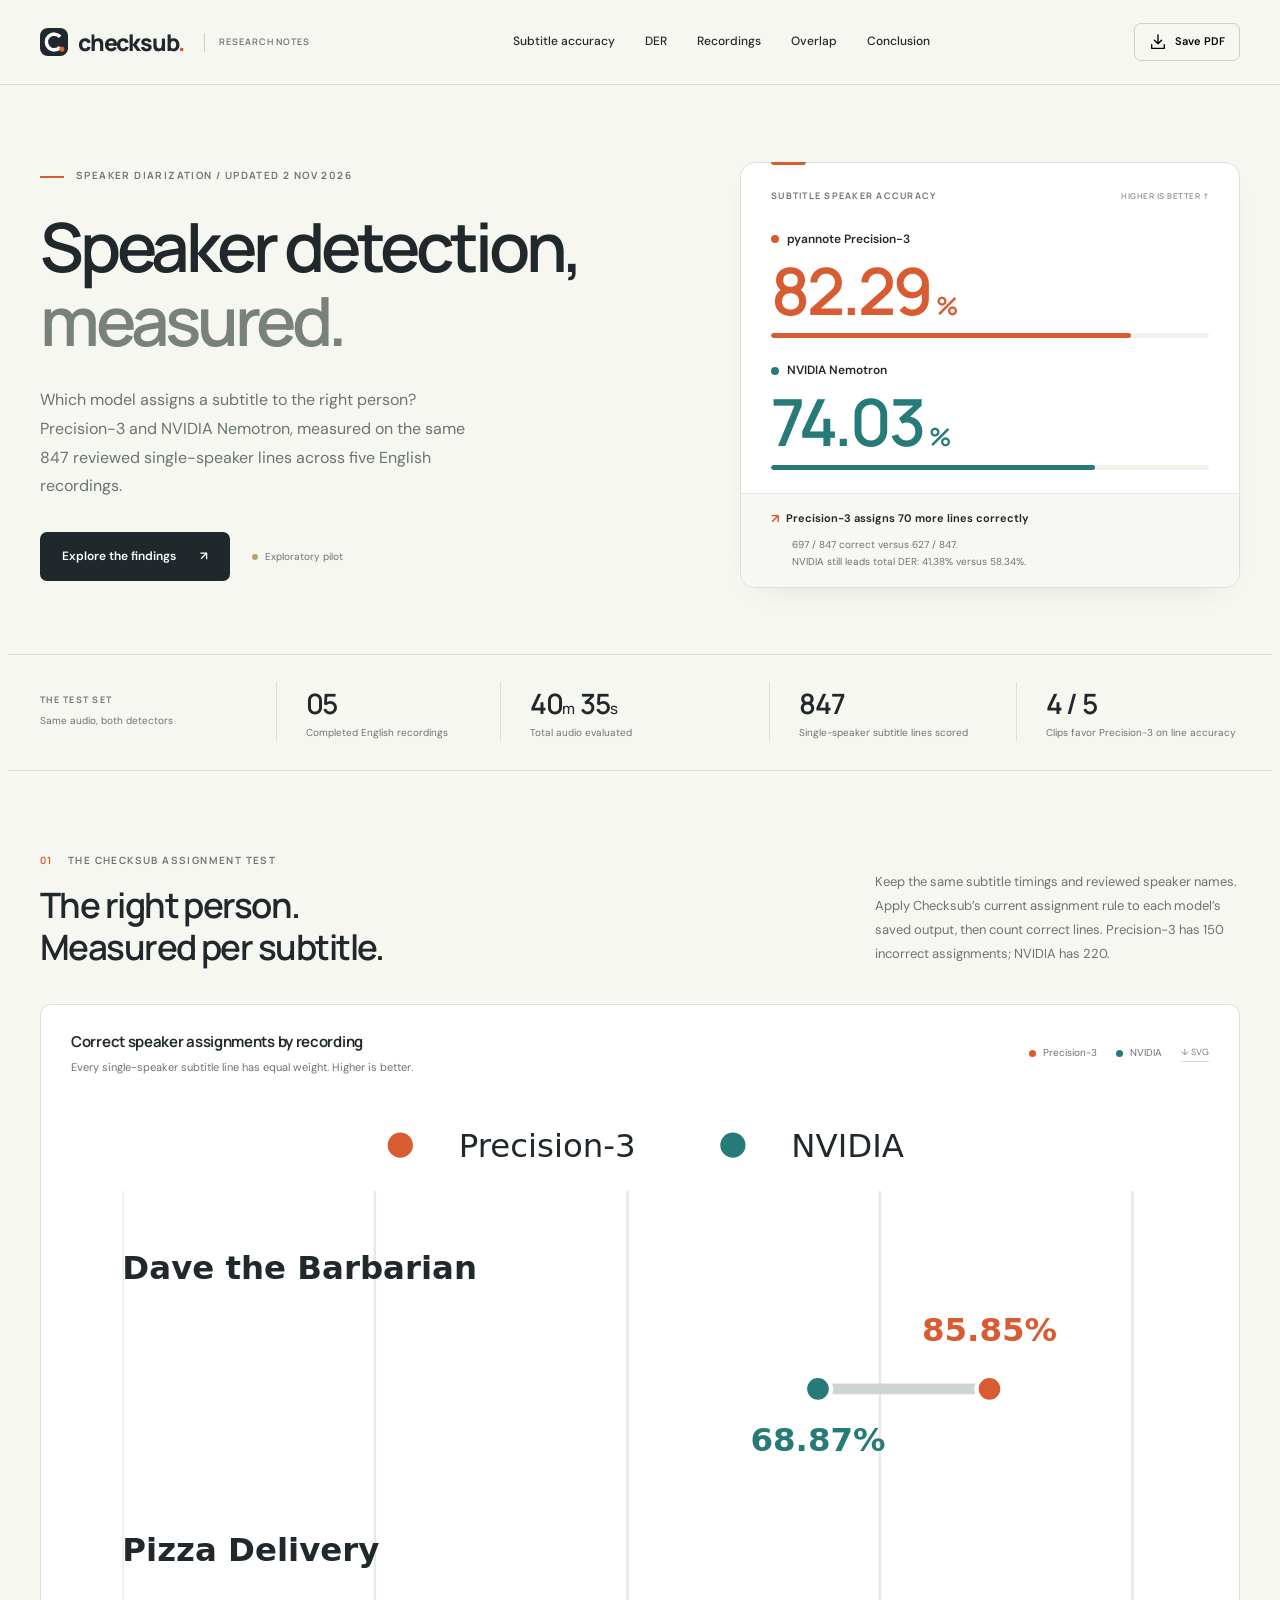
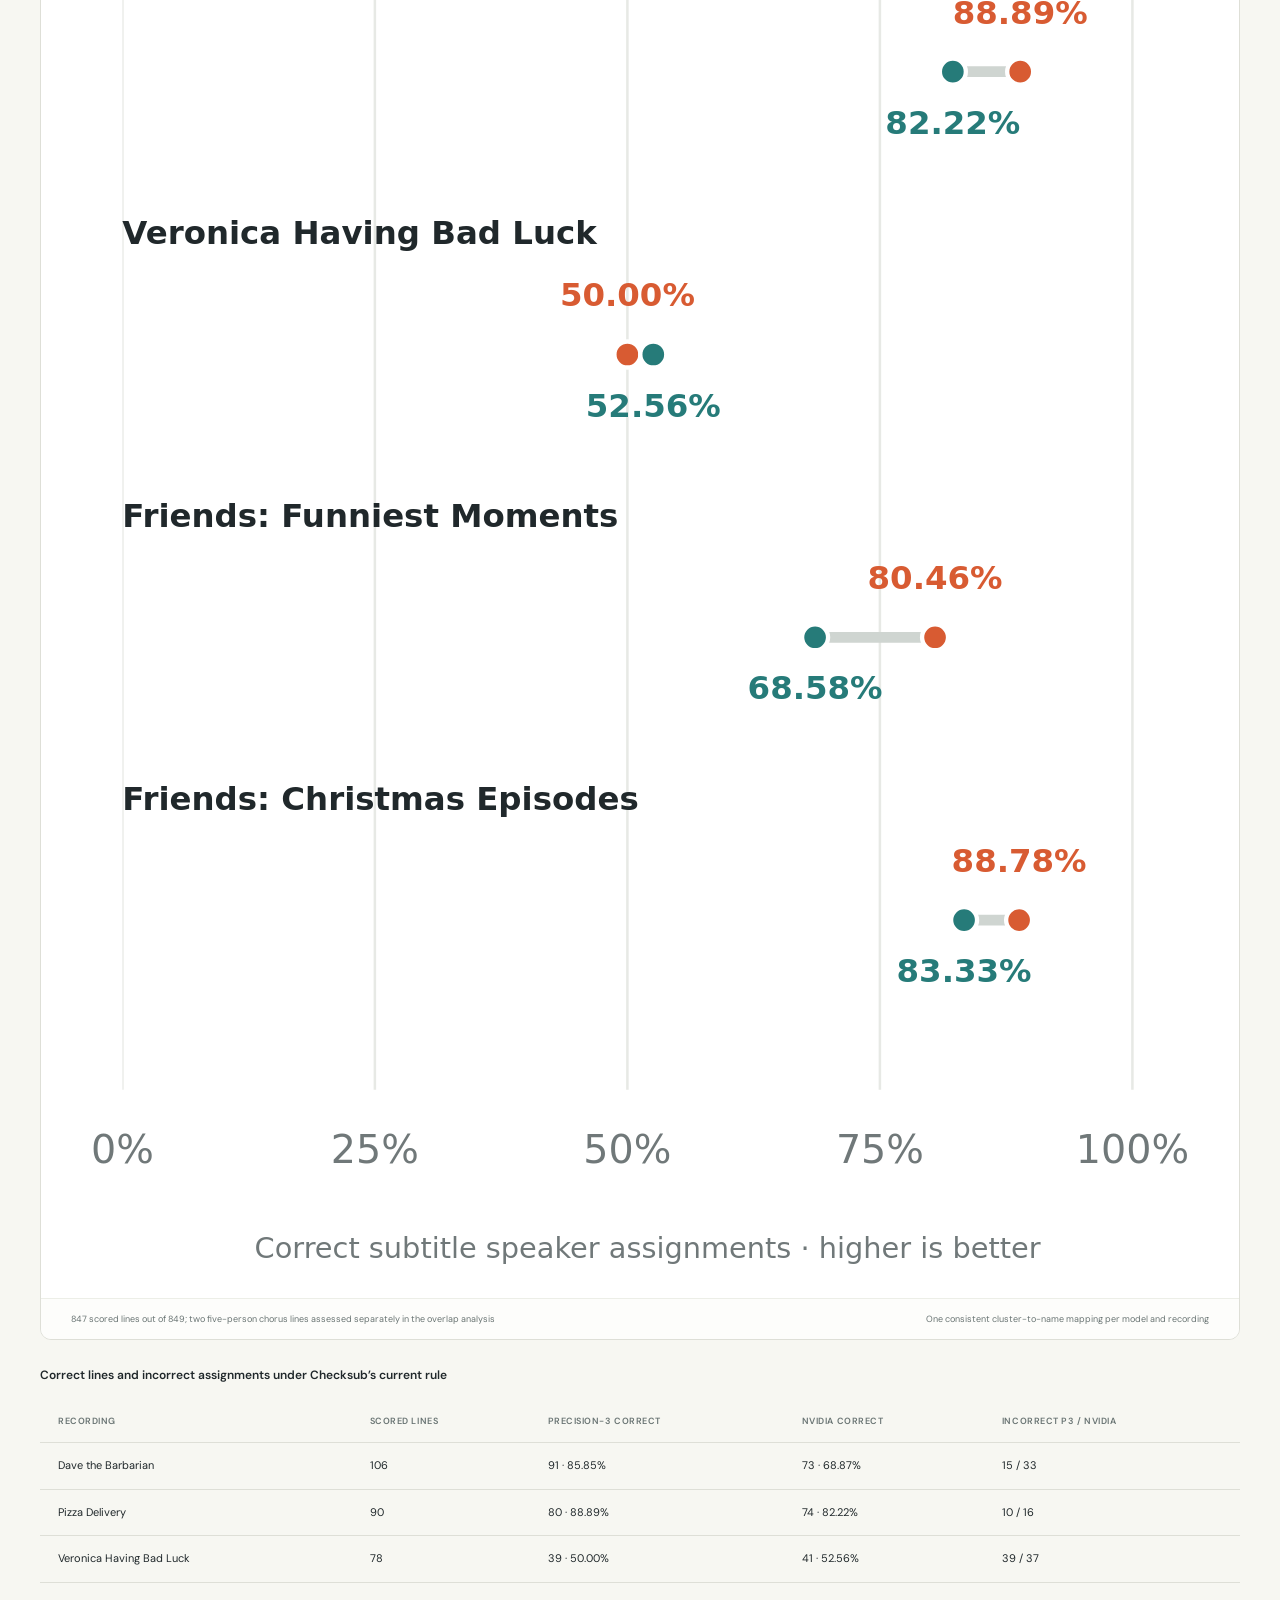
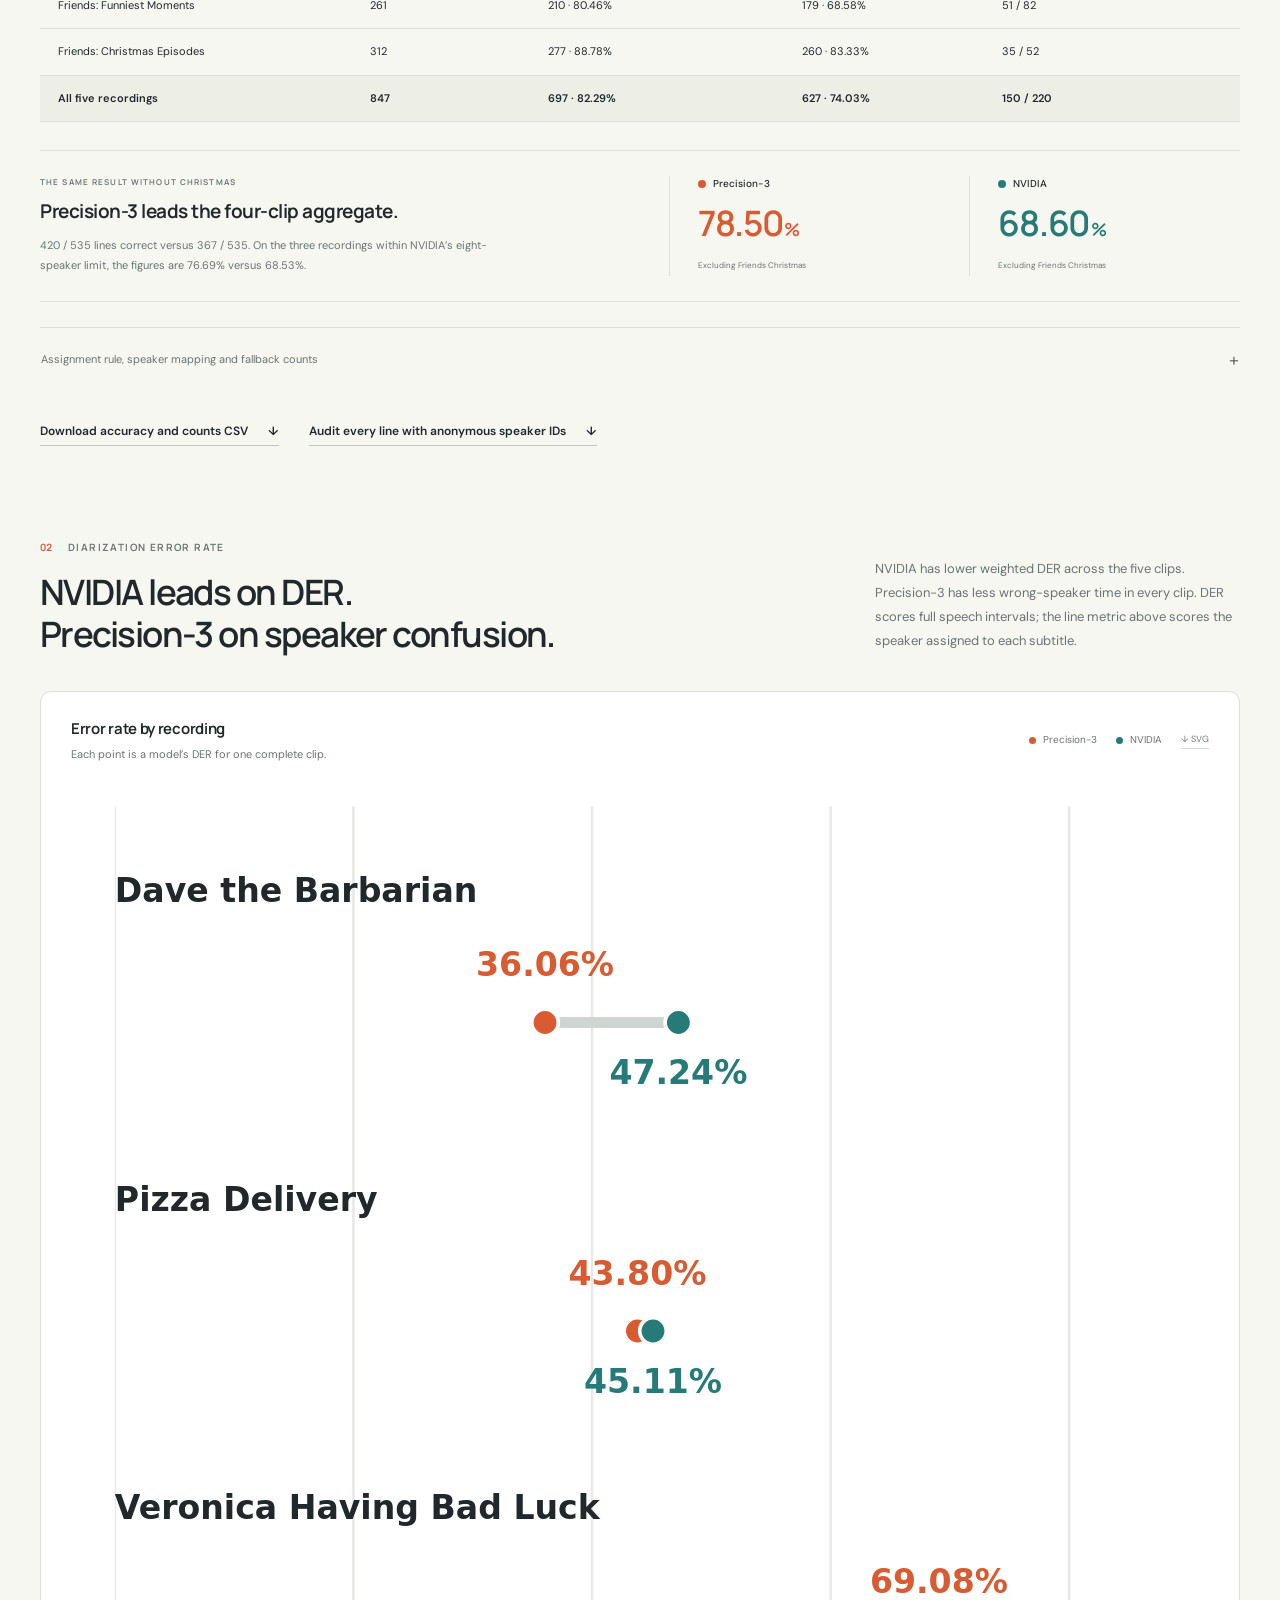
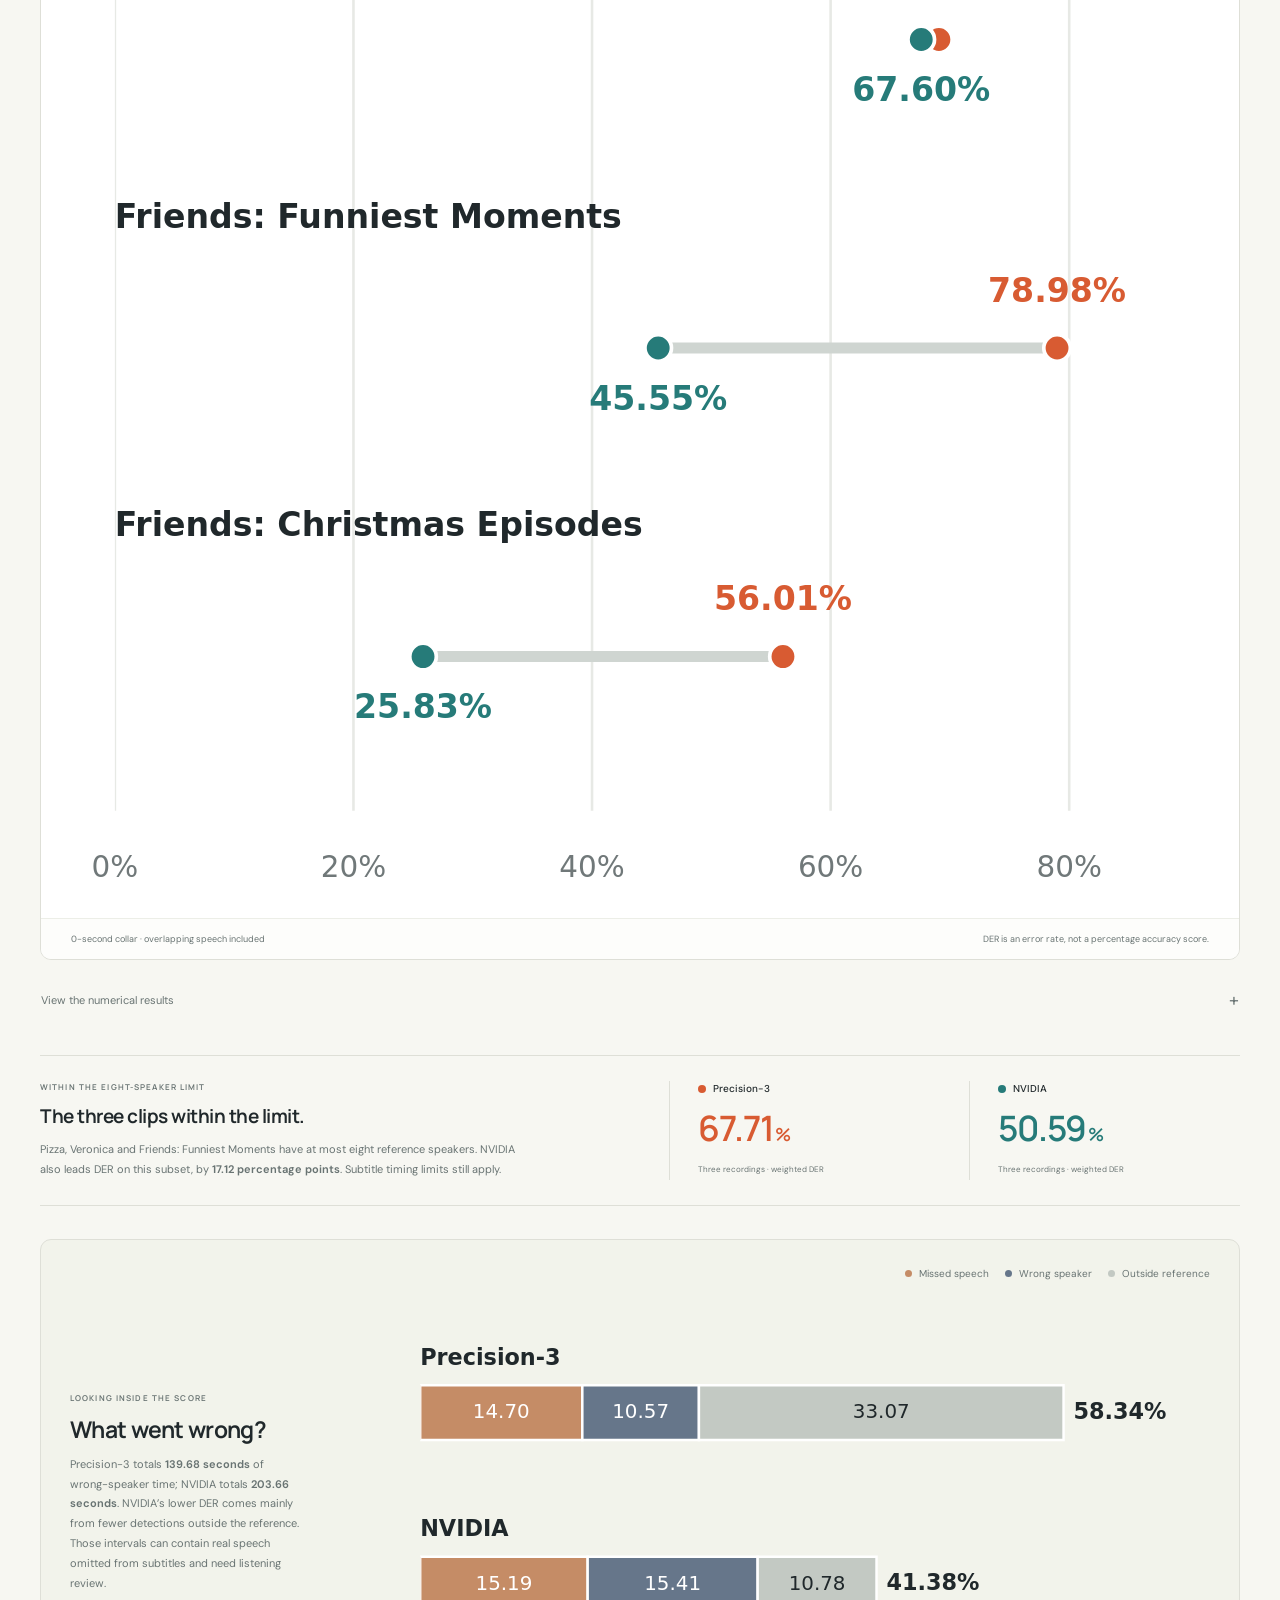
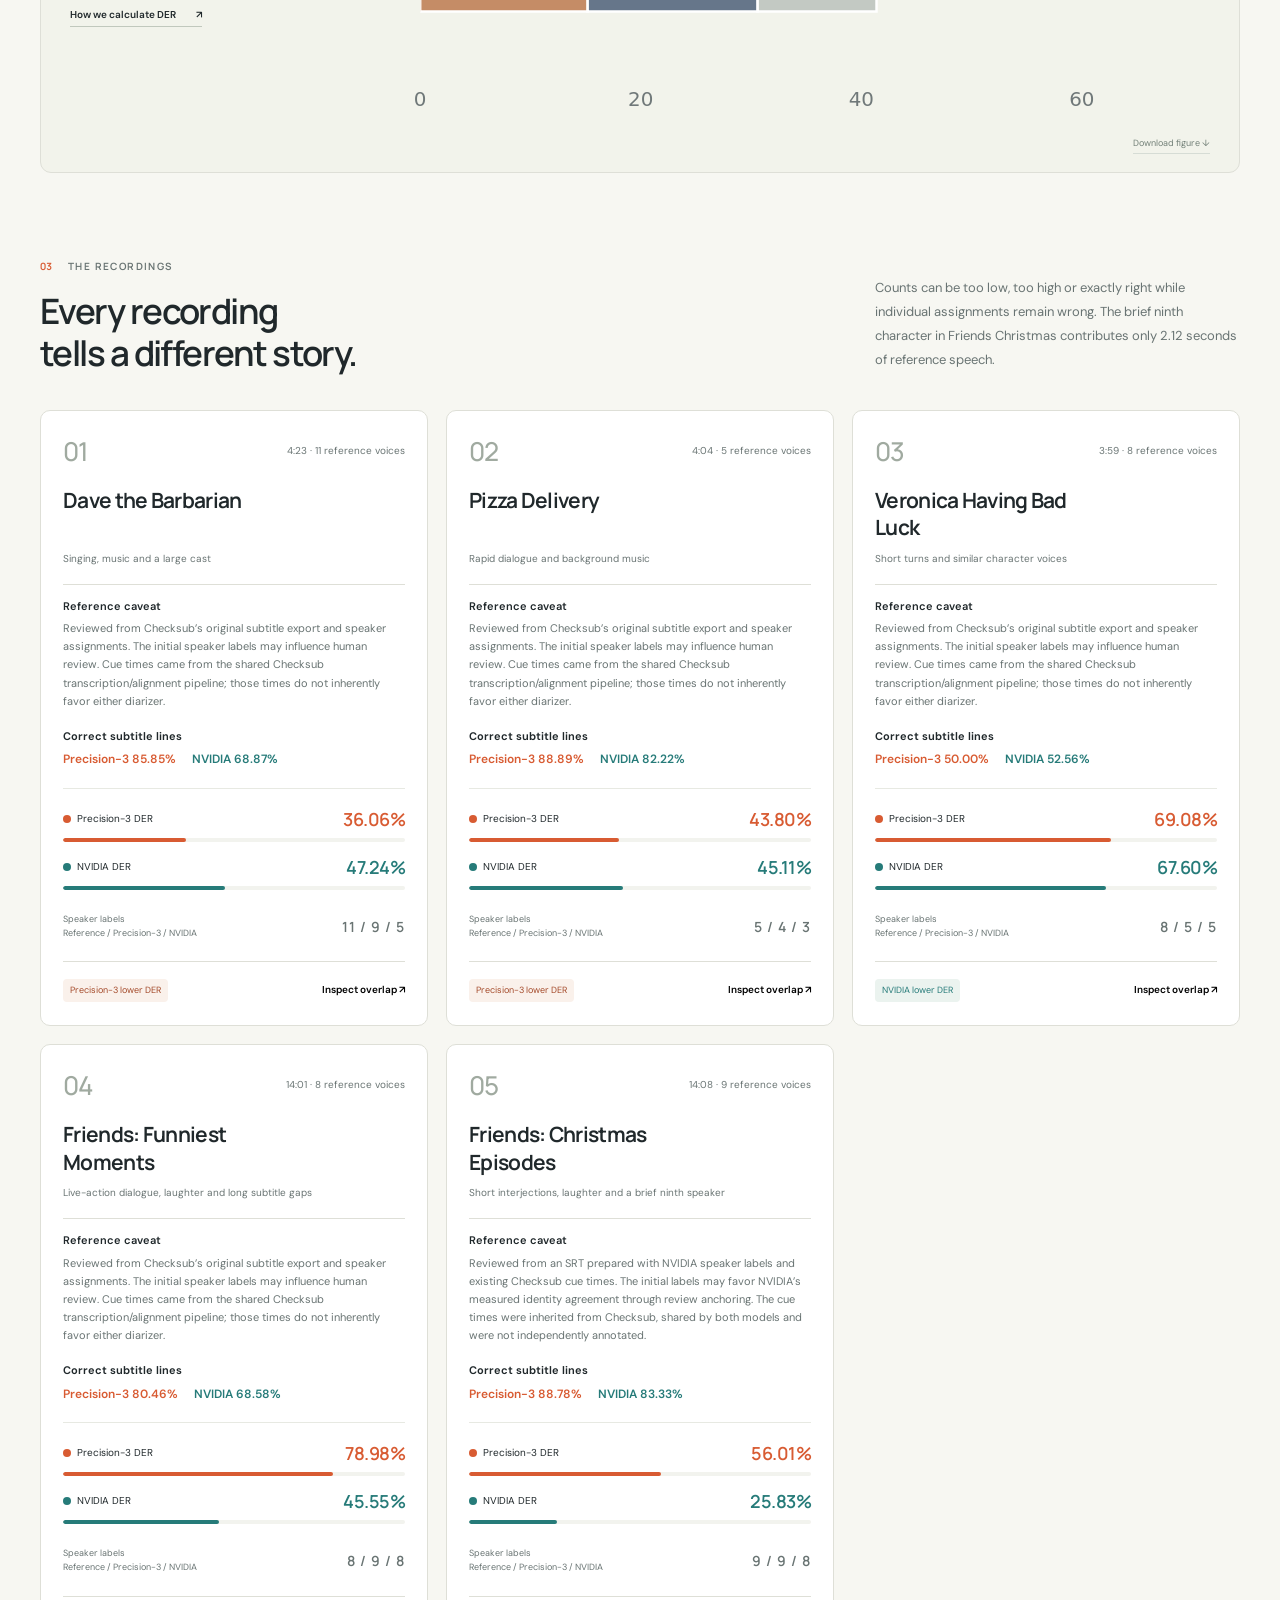
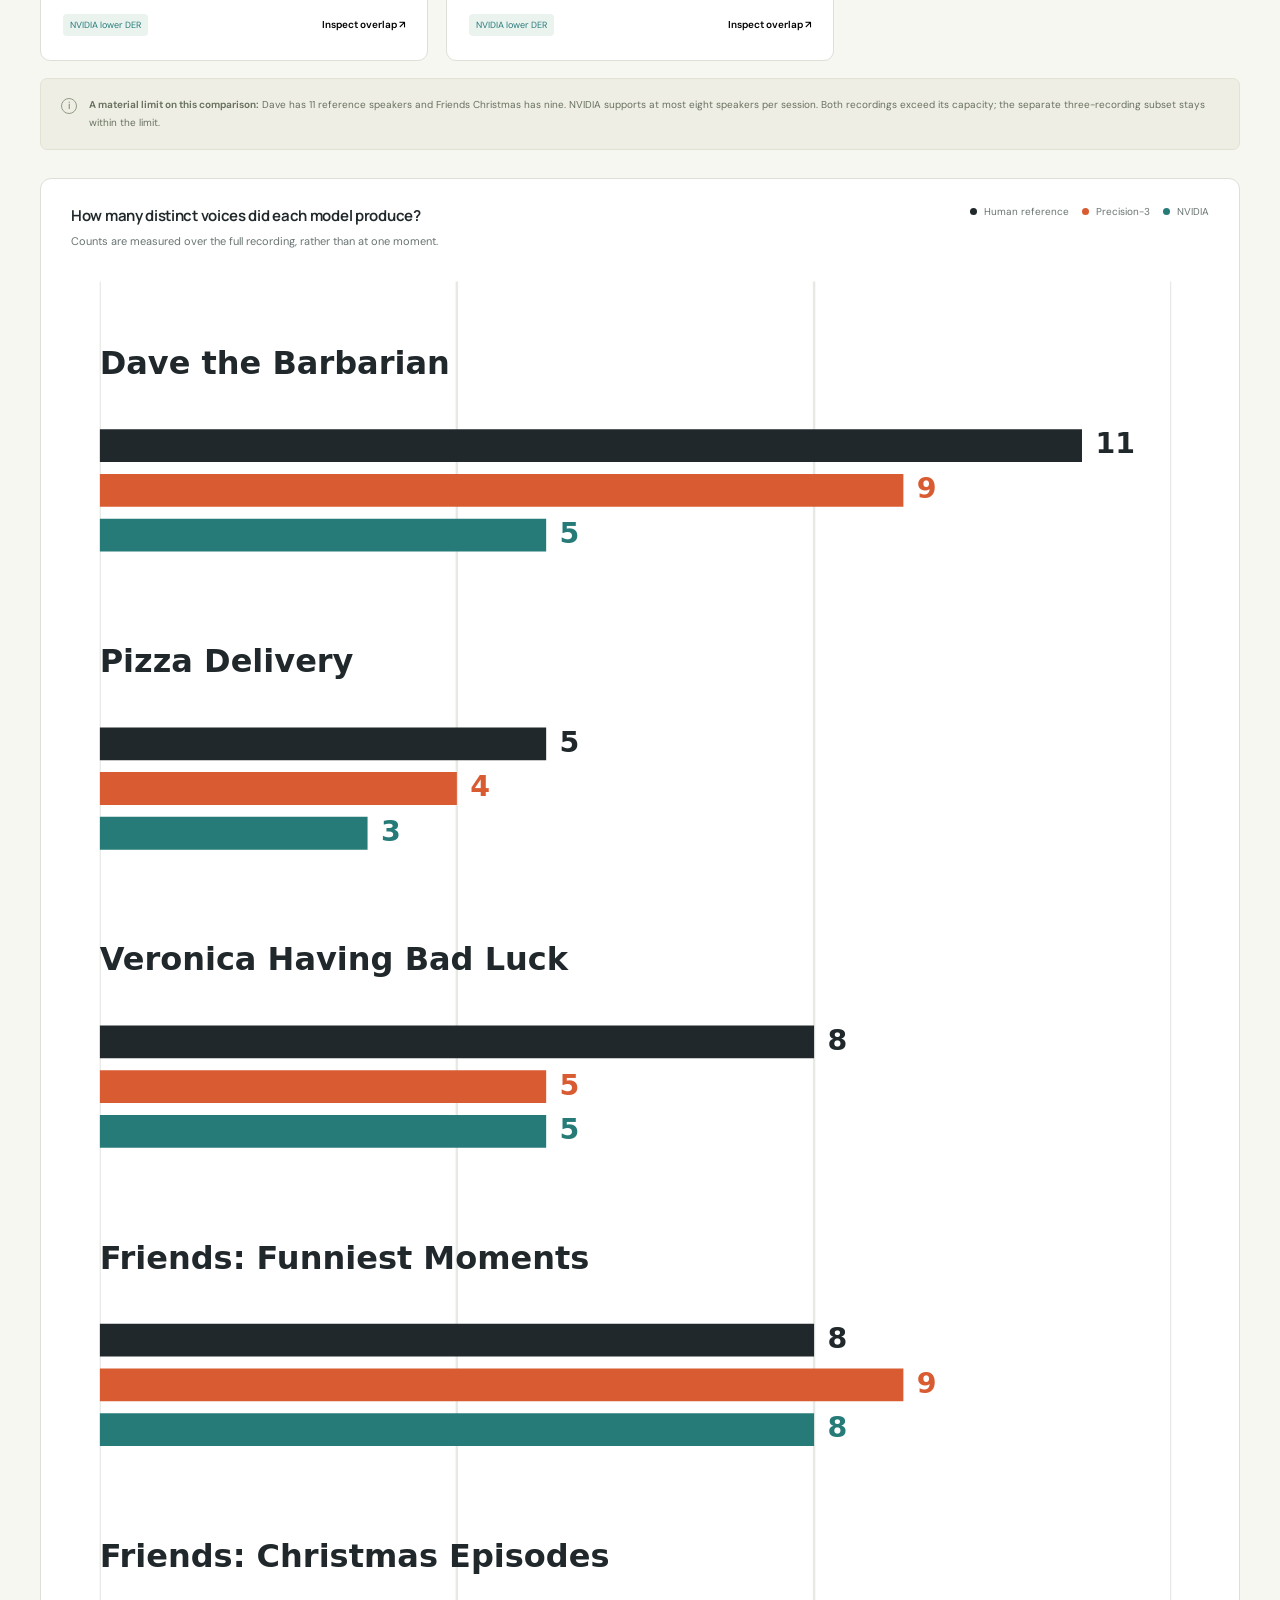
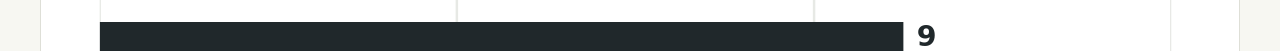
==== commit 87d43172: "Measure subtitle speaker assignment accuracy using Checksub's rule" ====
--- a/index.html
+++ b/index.html
@@ -4,22 +4,22 @@
   <meta charset="utf-8">
   <meta name="viewport" content="width=device-width,initial-scale=1">
   <meta name="theme-color" content="#f7f7f2">
-  <meta name="description" content="Five completed recordings comparing pyannote Precision-3 and NVIDIA Nemotron 3 Diarization: total DER, wrong-speaker time, overlap detection and a provisional recommendation.">
+  <meta name="description" content="Precision-3 assigns 82.29% of reviewed subtitle lines correctly versus NVIDIA's 74.03%, using Checksub's assignment rule. Compare per-line accuracy, DER and overlap across five recordings.">
   <meta property="og:title" content="Speaker detection, measured. | Checksub evaluation">
   <meta property="og:description" content="Two detectors. Five completed recordings. Compare total error, speaker assignments and overlapping voices.">
   <meta property="og:type" content="website">
   <meta property="og:image" content="https://checkalex.github.io/speaker-detection-comparison/assets/preview.png">
   <title>Speaker detection, measured. | Checksub</title>
-  <link rel="icon" href="assets/mark.svg?v=20261102-five-clips" type="image/svg+xml">
-  <link rel="stylesheet" href="styles.css?v=20261102-five-clips">
-  <script defer src="data/comparison.js?v=20261102-five-clips"></script>
-  <script defer src="app.js?v=20261102-five-clips"></script>
+  <link rel="icon" href="assets/mark.svg?v=20261102-subtitle-accuracy" type="image/svg+xml">
+  <link rel="stylesheet" href="styles.css?v=20261102-subtitle-accuracy">
+  <script defer src="data/comparison.js?v=20261102-subtitle-accuracy"></script>
+  <script defer src="app.js?v=20261102-subtitle-accuracy"></script>
 </head>
 <body>
   <a class="skip-link" href="#main">Skip to report</a>
   <header class="site-header">
-    <a class="brand" href="#" aria-label="Checksub evaluation home"><img src="assets/mark.svg?v=20261102-five-clips" width="28" height="28" alt=""><span>checksub<span class="brand-dot">.</span></span><span class="brand-divider"></span><span class="brand-lab">RESEARCH NOTES</span></a>
-    <nav aria-label="Report sections"><a href="#results">Results</a><a href="#recordings">Recordings</a><a href="#overlap">Overlap</a><a href="#conclusion">Conclusion</a></nav>
+    <a class="brand" href="#" aria-label="Checksub evaluation home"><img src="assets/mark.svg?v=20261102-subtitle-accuracy" width="28" height="28" alt=""><span>checksub<span class="brand-dot">.</span></span><span class="brand-divider"></span><span class="brand-lab">RESEARCH NOTES</span></a>
+    <nav aria-label="Report sections"><a href="#results">Subtitle accuracy</a><a href="#der">DER</a><a href="#recordings">Recordings</a><a href="#overlap">Overlap</a><a href="#conclusion">Conclusion</a></nav>
     <button class="button button-small button-outline print-action" type="button" data-testid="print-report"><svg viewBox="0 0 20 20" aria-hidden="true"><path d="M10 2v10m-4-4 4 4 4-4M3 13v4h14v-4"/></svg>Save PDF</button>
   </header>
   <main id="main">
@@ -27,40 +27,53 @@
       <div class="hero-copy">
         <p class="eyebrow"><span class="orange-rule"></span>SPEAKER DIARIZATION / UPDATED 2 NOV 2026</p>
         <h1 id="hero-title">Speaker detection,<br><span>measured.</span></h1>
-        <p class="hero-description">pyannote Precision-3 and NVIDIA Nemotron 3 Diarization, tested on five English recordings against shared, human-reviewed subtitle references.</p>
+        <p class="hero-description">Which model assigns a subtitle to the right person? Precision-3 and NVIDIA Nemotron, measured on the same 847 reviewed single-speaker lines across five English recordings.</p>
         <div class="hero-actions"><a class="button button-dark" href="#results">Explore the findings <span aria-hidden="true">↗</span></a><span class="status-pill"><span></span>Exploratory pilot</span></div>
       </div>
       <div class="verdict-card">
-        <div class="card-topline"><span class="eyebrow">OVERALL DIARIZATION ERROR</span><span class="tiny-tag">LOWER IS BETTER ↓</span></div>
-        <div class="hero-model"><span class="model-label"><i class="dot precision"></i>pyannote Precision-3</span><div class="hero-number precision-text">58.34<span>%</span></div><div class="score-track"><span class="precision-fill" style="width:72.93%"></span></div></div>
-        <div class="hero-model second"><span class="model-label"><i class="dot nvidia"></i>NVIDIA Nemotron</span><div class="hero-number nvidia-text">41.38<span>%</span></div><div class="score-track"><span class="nvidia-fill" style="width:51.73%"></span></div></div>
-        <div class="verdict-bottom"><strong><span class="round-arrow">↗</span>NVIDIA leads DER by 16.96 points</strong><p>Across five completed recordings.<br>Precision-3 has less wrong-speaker time in every clip.</p></div>
+        <div class="card-topline"><span class="eyebrow">SUBTITLE SPEAKER ACCURACY</span><span class="tiny-tag">HIGHER IS BETTER ↑</span></div>
+        <div class="hero-model"><span class="model-label"><i class="dot precision"></i>pyannote Precision-3</span><div class="hero-number precision-text">82.29<span>%</span></div><div class="score-track"><span class="precision-fill" style="width:82.29%"></span></div></div>
+        <div class="hero-model second"><span class="model-label"><i class="dot nvidia"></i>NVIDIA Nemotron</span><div class="hero-number nvidia-text">74.03<span>%</span></div><div class="score-track"><span class="nvidia-fill" style="width:74.03%"></span></div></div>
+        <div class="verdict-bottom"><strong><span class="round-arrow">↗</span>Precision-3 assigns 70 more lines correctly</strong><p>697 / 847 correct versus 627 / 847.<br>NVIDIA still leads total DER: 41.38% versus 58.34%.</p></div>
       </div>
     </section>
 
-    <div class="dataset-strip container" aria-label="Evaluation scope"><div class="strip-label"><span class="eyebrow">THE TEST SET</span><span class="small-note">Same audio, both detectors</span></div><div><strong>05</strong><span>Completed English recordings</span></div><div><strong>40<span class="unit">m</span> 35<span class="unit">s</span></strong><span>Total audio evaluated</span></div><div><strong>5–11</strong><span>Reference speakers per clip</span></div><div class="strip-last"><strong>3 / 5</strong><span>Clips favor NVIDIA on DER</span></div></div>
+    <div class="dataset-strip container" aria-label="Evaluation scope"><div class="strip-label"><span class="eyebrow">THE TEST SET</span><span class="small-note">Same audio, both detectors</span></div><div><strong>05</strong><span>Completed English recordings</span></div><div><strong>40<span class="unit">m</span> 35<span class="unit">s</span></strong><span>Total audio evaluated</span></div><div><strong>847</strong><span>Single-speaker subtitle lines scored</span></div><div class="strip-last"><strong>4 / 5</strong><span>Clips favor Precision-3 on line accuracy</span></div></div>
 
     <section class="container report-section" id="results" aria-labelledby="results-title">
-      <div class="section-heading"><div><p class="eyebrow"><span class="section-number">01</span>THE RESULTS</p><h2 id="results-title">NVIDIA leads on DER.<br>Precision-3 on speaker confusion.</h2></div><p class="section-intro">NVIDIA has lower weighted DER across the five clips. Precision-3 has less wrong-speaker time in every clip. The difference comes mainly from speech detected outside the subtitle reference.</p></div>
+      <div class="section-heading"><div><p class="eyebrow"><span class="section-number">01</span>THE CHECKSUB ASSIGNMENT TEST</p><h2 id="results-title">The right person.<br>Measured per subtitle.</h2></div><p class="section-intro">Keep the same subtitle timings and reviewed speaker names. Apply Checksub’s current assignment rule to each model’s saved output, then count correct lines. Precision-3 has 150 incorrect assignments; NVIDIA has 220.</p></div>
       <div class="figure-panel">
-        <div class="figure-heading"><div><h3>Error rate by recording</h3><p>Each point is a model’s DER for one complete clip.</p></div><div class="legend"><span><i class="dot precision"></i>Precision-3</span><span><i class="dot nvidia"></i>NVIDIA</span><a class="figure-download" href="assets/quality-by-clip.svg?v=20261102-five-clips" download aria-label="Download error rate chart as SVG">↓ SVG</a></div></div>
-        <div class="chart-scroll"><picture><source media="(max-width:760px)" srcset="assets/quality-mobile.svg?v=20261102-five-clips"><img class="chart" src="assets/quality-by-clip.svg?v=20261102-five-clips" width="1142" height="630" alt="Precision-3 versus NVIDIA DER: Dave 36.06% / 47.24%; Pizza 43.80% / 45.11%; Veronica 69.08% / 67.60%; Friends Funniest 78.98% / 45.55%; Friends Christmas 56.01% / 25.83%."></picture></div>
+        <div class="figure-heading"><div><h3>Correct speaker assignments by recording</h3><p>Every single-speaker subtitle line has equal weight. Higher is better.</p></div><div class="legend"><span><i class="dot precision"></i>Precision-3</span><span><i class="dot nvidia"></i>NVIDIA</span><a class="figure-download" href="assets/subtitle-accuracy.svg?v=20261102-subtitle-accuracy" download data-testid="download-subtitle-accuracy-chart" aria-label="Download subtitle speaker accuracy chart as SVG">↓ SVG</a></div></div>
+        <div class="chart-scroll"><picture><source media="(max-width:760px)" srcset="assets/subtitle-accuracy-mobile.svg?v=20261102-subtitle-accuracy"><img class="chart" src="assets/subtitle-accuracy.svg?v=20261102-subtitle-accuracy" width="1142" height="630" alt="Correct subtitle speaker assignments, Precision-3 versus NVIDIA: Dave 85.85% / 68.87%; Pizza 88.89% / 82.22%; Veronica 50.00% / 52.56%; Friends Funniest 80.46% / 68.58%; Friends Christmas 88.78% / 83.33%."></picture></div>
+        <div class="figure-foot"><span>847 scored lines out of 849; two five-person chorus lines assessed separately in the overlap analysis</span><span>One consistent cluster-to-name mapping per model and recording</span></div>
+      </div>
+      <div class="table-scroll subtitle-results"><table data-testid="subtitle-accuracy-table"><caption>Correct lines and incorrect assignments under Checksub’s current rule</caption><thead><tr><th>Recording</th><th>Scored lines</th><th>Precision-3 correct</th><th>NVIDIA correct</th><th>Incorrect P3 / NVIDIA</th></tr></thead><tbody id="subtitle-score-rows"></tbody></table></div>
+      <div class="capacity-comparison"><div class="capacity-copy"><p class="eyebrow">THE SAME RESULT WITHOUT CHRISTMAS</p><h3>Precision-3 leads the four-clip aggregate.</h3><p>420 / 535 lines correct versus 367 / 535. On the three recordings within NVIDIA’s eight-speaker limit, the figures are 76.69% versus 68.53%.</p></div><div class="capacity-score"><span><i class="dot precision"></i>Precision-3</span><strong class="precision-text">78.50<span>%</span></strong><small>Excluding Friends Christmas</small></div><div class="capacity-score"><span><i class="dot nvidia"></i>NVIDIA</span><strong class="nvidia-text">68.60<span>%</span></strong><small>Excluding Friends Christmas</small></div></div>
+      <details class="configuration-details subtitle-method" data-testid="subtitle-accuracy-method"><summary>Assignment rule, speaker mapping and fallback counts <span aria-hidden="true">+</span></summary><div class="configuration-grid"><div><h4>The existing Checksub rule</h4><p>Choose the single detected segment with the largest overlap with the subtitle. The first segment wins ties. This reproduces the editor rule; overlap from separate segments of the same speaker is not summed.</p><p>All 849 intervals match the saved Checksub exports. The scorer matched the original Ruby assignment code on all 1,694 scored model/line combinations.</p></div><div><h4>One identity mapping per recording</h4><p>Each anonymous model cluster is matched to at most one reviewed person, and each person to at most one cluster. The global mapping maximizes correct line count; it is never changed per line. This measures best-case grouping agreement after consistent speaker naming.</p><p>Two Dave chorus lines have five reference speakers each. They are excluded from this single-speaker score and remain included in DER and overlap evaluation.</p></div><div><h4>Default assignments are visible</h4><p>When no segment overlaps, Checksub defaults to speaker ID 1. Precision-3 used this fallback on 15 lines, with two correct; NVIDIA on 69 lines, with 27 correct. The main score includes this editor behavior.</p><p>Counting correct assignments only when supported by a detected segment gives <strong>82.05% for Precision-3 and 70.84% for NVIDIA</strong>, over the same 847 lines. Incorrect-line counts are a correction proxy, not measured editing time.</p></div></div></details>
+      <p class="subtitle-downloads"><a class="text-link" href="data/subtitle-accuracy.csv?v=20261102-subtitle-accuracy" download data-testid="download-subtitle-accuracy">Download accuracy and counts CSV <span>↓</span></a><a class="text-link" href="data/subtitle-assignments.csv?v=20261102-subtitle-accuracy" download data-testid="download-subtitle-assignments">Audit every line with anonymous speaker IDs <span>↓</span></a></p>
+    </section>
+
+    <section class="container report-section" id="der" aria-labelledby="der-title">
+      <div class="section-heading"><div><p class="eyebrow"><span class="section-number">02</span>DIARIZATION ERROR RATE</p><h2 id="der-title">NVIDIA leads on DER.<br>Precision-3 on speaker confusion.</h2></div><p class="section-intro">NVIDIA has lower weighted DER across the five clips. Precision-3 has less wrong-speaker time in every clip. DER scores full speech intervals; the line metric above scores the speaker assigned to each subtitle.</p></div>
+      <div class="figure-panel">
+        <div class="figure-heading"><div><h3>Error rate by recording</h3><p>Each point is a model’s DER for one complete clip.</p></div><div class="legend"><span><i class="dot precision"></i>Precision-3</span><span><i class="dot nvidia"></i>NVIDIA</span><a class="figure-download" href="assets/quality-by-clip.svg?v=20261102-subtitle-accuracy" download aria-label="Download error rate chart as SVG">↓ SVG</a></div></div>
+        <div class="chart-scroll"><picture><source media="(max-width:760px)" srcset="assets/quality-mobile.svg?v=20261102-subtitle-accuracy"><img class="chart" src="assets/quality-by-clip.svg?v=20261102-subtitle-accuracy" width="1142" height="630" alt="Precision-3 versus NVIDIA DER: Dave 36.06% / 47.24%; Pizza 43.80% / 45.11%; Veronica 69.08% / 67.60%; Friends Funniest 78.98% / 45.55%; Friends Christmas 56.01% / 25.83%."></picture></div>
         <div class="figure-foot"><span>0-second collar · overlapping speech included</span><span>DER is an error rate, not a percentage accuracy score.</span></div>
       </div>
       <details class="data-table-details"><summary>View the numerical results <span aria-hidden="true">+</span></summary><div class="table-scroll"><table><caption class="sr-only">Diarization results for each clip</caption><thead><tr><th>Recording</th><th>Precision-3 DER</th><th>NVIDIA DER</th><th>Precision-3 wrong-speaker time</th><th>NVIDIA wrong-speaker time</th><th>Lower DER</th></tr></thead><tbody><tr><th>Dave the Barbarian</th><td>36.06%</td><td>47.24%</td><td>27.57 s</td><td>45.39 s</td><td>Precision-3</td></tr><tr><th>Pizza Delivery</th><td>43.80%</td><td>45.11%</td><td>21.60 s</td><td>24.57 s</td><td>Precision-3</td></tr><tr><th>Veronica Having Bad Luck</th><td>69.08%</td><td>67.60%</td><td>39.25 s</td><td>41.89 s</td><td>NVIDIA</td></tr><tr><th>Friends: Funniest Moments</th><td>78.98%</td><td>45.55%</td><td>32.45 s</td><td>66.10 s</td><td>NVIDIA</td></tr><tr><th>Friends: Christmas Episodes</th><td>56.01%</td><td>25.83%</td><td>18.81 s</td><td>25.71 s</td><td>NVIDIA</td></tr><tr class="total-row"><th>Weighted DER / total seconds</th><td>58.34%</td><td>41.38%</td><td>139.68 s</td><td>203.66 s</td><td>NVIDIA on DER</td></tr></tbody></table></div></details>
       <div class="capacity-comparison"><div class="capacity-copy"><p class="eyebrow">WITHIN THE EIGHT-SPEAKER LIMIT</p><h3>The three clips within the limit.</h3><p>Pizza, Veronica and Friends: Funniest Moments have at most eight reference speakers. NVIDIA also leads DER on this subset, by <strong>17.12 percentage points</strong>. Subtitle timing limits still apply.</p></div><div class="capacity-score"><span><i class="dot precision"></i>Precision-3</span><strong class="precision-text">67.71<span>%</span></strong><small>Three recordings · weighted DER</small></div><div class="capacity-score"><span><i class="dot nvidia"></i>NVIDIA</span><strong class="nvidia-text">50.59<span>%</span></strong><small>Three recordings · weighted DER</small></div></div>
-      <div class="error-panel"><div class="error-copy"><p class="eyebrow">LOOKING INSIDE THE SCORE</p><h3>What went wrong?</h3><p>Precision-3 totals <strong>139.68 seconds</strong> of wrong-speaker time; NVIDIA totals <strong>203.66 seconds</strong>. NVIDIA’s lower DER comes mainly from fewer detections outside the reference. Those intervals can contain real speech omitted from subtitles and need listening review.</p><a class="text-link" href="#method">How we calculate DER <span>↗</span></a></div><div class="error-figure"><div class="legend error-legend"><span><i class="dot missed"></i>Missed speech</span><span><i class="dot confused"></i>Wrong speaker</span><span><i class="dot extra"></i>Outside reference</span></div><div class="chart-scroll"><picture><source media="(max-width:760px)" srcset="assets/errors-mobile.svg?v=20261102-five-clips"><img class="chart" src="assets/error-breakdown.svg?v=20261102-five-clips" width="1136" height="285" alt="Stacked chart breaking each model's total diarization error into missed speech, speaker confusion and false speech detection."></picture></div><a class="figure-download" href="assets/error-breakdown.svg?v=20261102-five-clips" download>Download figure ↓</a></div></div>
+      <div class="error-panel"><div class="error-copy"><p class="eyebrow">LOOKING INSIDE THE SCORE</p><h3>What went wrong?</h3><p>Precision-3 totals <strong>139.68 seconds</strong> of wrong-speaker time; NVIDIA totals <strong>203.66 seconds</strong>. NVIDIA’s lower DER comes mainly from fewer detections outside the reference. Those intervals can contain real speech omitted from subtitles and need listening review.</p><a class="text-link" href="#method">How we calculate DER <span>↗</span></a></div><div class="error-figure"><div class="legend error-legend"><span><i class="dot missed"></i>Missed speech</span><span><i class="dot confused"></i>Wrong speaker</span><span><i class="dot extra"></i>Outside reference</span></div><div class="chart-scroll"><picture><source media="(max-width:760px)" srcset="assets/errors-mobile.svg?v=20261102-subtitle-accuracy"><img class="chart" src="assets/error-breakdown.svg?v=20261102-subtitle-accuracy" width="1136" height="285" alt="Stacked chart breaking each model's total diarization error into missed speech, speaker confusion and false speech detection."></picture></div><a class="figure-download" href="assets/error-breakdown.svg?v=20261102-subtitle-accuracy" download>Download figure ↓</a></div></div>
     </section>
 
     <section class="container report-section recordings-section" id="recordings" aria-labelledby="recordings-title">
-      <div class="section-heading"><div><p class="eyebrow"><span class="section-number">02</span>THE RECORDINGS</p><h2 id="recordings-title">Every recording<br>tells a different story.</h2></div><p class="section-intro">Counts can be too low, too high or exactly right while individual assignments remain wrong. The brief ninth character in Friends Christmas contributes only 2.12 seconds of reference speech.</p></div>
+      <div class="section-heading"><div><p class="eyebrow"><span class="section-number">03</span>THE RECORDINGS</p><h2 id="recordings-title">Every recording<br>tells a different story.</h2></div><p class="section-intro">Counts can be too low, too high or exactly right while individual assignments remain wrong. The brief ninth character in Friends Christmas contributes only 2.12 seconds of reference speech.</p></div>
       <div id="clip-cards" class="clip-cards"></div>
       <div class="capacity-note"><span class="note-icon">i</span><p><strong>A material limit on this comparison:</strong> Dave has 11 reference speakers and Friends Christmas has nine. NVIDIA supports at most eight speakers per session. Both recordings exceed its capacity; the separate three-recording subset stays within the limit.</p></div>
-      <div class="figure-panel speaker-figure"><div class="figure-heading"><div><h3>How many distinct voices did each model produce?</h3><p>Counts are measured over the full recording, rather than at one moment.</p></div><div class="legend"><span><i class="dot reference"></i>Human reference</span><span><i class="dot precision"></i>Precision-3</span><span><i class="dot nvidia"></i>NVIDIA</span></div></div><div class="chart-scroll"><picture><source media="(max-width:760px)" srcset="assets/speakers-mobile.svg?v=20261102-five-clips"><img class="chart" src="assets/speaker-counts.svg?v=20261102-five-clips" width="1142" height="600" alt="Reference / Precision-3 / NVIDIA speaker counts: Dave 11 / 9 / 5; Pizza 5 / 4 / 3; Veronica 8 / 5 / 5; Friends Funniest 8 / 9 / 8; Friends Christmas 9 / 9 / 8."></picture></div></div>
+      <div class="figure-panel speaker-figure"><div class="figure-heading"><div><h3>How many distinct voices did each model produce?</h3><p>Counts are measured over the full recording, rather than at one moment.</p></div><div class="legend"><span><i class="dot reference"></i>Human reference</span><span><i class="dot precision"></i>Precision-3</span><span><i class="dot nvidia"></i>NVIDIA</span></div></div><div class="chart-scroll"><picture><source media="(max-width:760px)" srcset="assets/speakers-mobile.svg?v=20261102-subtitle-accuracy"><img class="chart" src="assets/speaker-counts.svg?v=20261102-subtitle-accuracy" width="1142" height="600" alt="Reference / Precision-3 / NVIDIA speaker counts: Dave 11 / 9 / 5; Pizza 5 / 4 / 3; Veronica 8 / 5 / 5; Friends Funniest 8 / 9 / 8; Friends Christmas 9 / 9 / 8."></picture></div></div>
     </section>
 
     <section class="overlap-section" id="overlap" aria-labelledby="overlap-title"><div class="container">
-      <div class="section-heading"><div><p class="eyebrow"><span class="section-number">03</span>AN INTERACTIVE CLOSER LOOK</p><h2 id="overlap-title">Inside the overlap.</h2></div><p class="section-intro">Both models flag simultaneous voices. Explore exactly when they do, and how many speaker labels are active at the same moment.</p></div>
+      <div class="section-heading"><div><p class="eyebrow"><span class="section-number">04</span>AN INTERACTIVE CLOSER LOOK</p><h2 id="overlap-title">Inside the overlap.</h2></div><p class="section-intro">Both models flag simultaneous voices. Explore exactly when they do, and how many speaker labels are active at the same moment.</p></div>
       <div class="overlap-explorer">
         <div class="explorer-toolbar"><div class="clip-tabs" role="group" aria-label="Choose a recording"><button type="button" class="active" data-clip="dave" data-testid="select-dave" aria-pressed="true">Dave the Barbarian</button><button type="button" data-clip="pizza" data-testid="select-pizza" aria-pressed="false">Pizza Delivery</button><button type="button" data-clip="veronica" data-testid="select-veronica" aria-pressed="false">Veronica</button><button type="button" data-clip="friends" data-testid="select-friends" aria-pressed="false">Friends: Funniest</button><button type="button" data-clip="christmas" data-testid="select-christmas" aria-pressed="false">Friends: Christmas</button></div><span class="explorer-kind"><span></span>ACTUAL MODEL OUTPUTS</span></div>
         <div class="explorer-body"><div class="timeline-top"><div><p class="eyebrow" id="timeline-kicker">DAVE THE BARBARIAN / FIVE-VOICE CHORUS</p><h3 id="timeline-title">Five voices in the reference.<br>Fewer in the predictions.</h3></div><div class="window-controls" role="group" aria-label="Timeline viewing window"><button type="button" data-window="full" data-testid="show-full-timeline" aria-pressed="false">Full recording</button><button type="button" data-window="focus" class="active" data-testid="show-focus-timeline" aria-pressed="true">Zoom to overlap</button></div></div>
@@ -77,14 +90,14 @@
     </div></section>
 
     <section class="container report-section method-section" id="method" aria-labelledby="method-title">
-      <div class="section-heading"><div><p class="eyebrow"><span class="section-number">04</span>HOW TO READ THESE NUMBERS</p><h2 id="method-title">A useful pilot.<br>A specific set of limits.</h2></div><p class="section-intro">These are our measured results, not the vendors’ published benchmark scores. They describe this test set and these references.</p></div>
-      <div class="method-grid"><div class="formula-card"><span class="eyebrow">THE METRIC</span><h3>Diarization error rate</h3><div class="formula"><span>Missed speech + extra speech<br>+ wrong-speaker time</span><span class="formula-divider"></span><span>Reference speaker time</span></div><p>Multiplied by 100. <strong>Lower is better.</strong> DER can exceed 100%; subtracting it from 100 does not give a reliable “accuracy” score.</p><p>Scores are weighted by reference speaker time. Overlapping reference voices each contribute speaker time.</p></div><div class="method-list"><article><span>01</span><div><h4>Identical audio, isolated detection</h4><p>Both models received the same 16 kHz mono WAV for each clip. This compares Precision-3 with Nemotron 3 Diarization, not the full Nemotron 3.5 Transcribe pipeline.</p></div></article><article><span>02</span><div><h4>Model-assisted labels, subtitle-based times</h4><p>The first four references began with Checksub’s original subtitle exports and speaker assignments, which may favor the Checksub/Precision-3 baseline. Friends Christmas began with NVIDIA speaker labels, which may favor NVIDIA’s measured agreement. All five use Checksub transcription/alignment cue times; neither diarization model independently supplied those timings. Human review does not make this a blind reference. Only Dave’s chorus has explicit overlap annotation.</p></div></article><article><span>03</span><div><h4>Strict, consistent scoring</h4><p>Zero boundary collar; overlap included; full-clip evaluation. Speaker IDs are matched to names globally and one-to-one, so splitting or merging identities is penalized.</p></div></article><article><span>04</span><div><h4>A small, specialized sample</h4><p>Three animation clips and two Friends compilations, all in English, with music, laughter and short turns. Dave and Friends Christmas exceed NVIDIA’s eight-speaker capacity. Customer recordings and other languages need separate evaluation.</p></div></article><article><span>05</span><div><h4>Speed and cost need a separate test</h4><p>Precision-3 used a hosted API; NVIDIA used local GPU inference. Queueing, upload and model load have different scopes. This report makes no apples-to-apples speed or cost claim.</p></div></article></div></div>
+      <div class="section-heading"><div><p class="eyebrow"><span class="section-number">05</span>HOW TO READ THESE NUMBERS</p><h2 id="method-title">A useful pilot.<br>A specific set of limits.</h2></div><p class="section-intro">These are our measured results, not the vendors’ published benchmark scores. They describe this test set and these references.</p></div>
+      <div class="method-grid"><div class="formula-card"><span class="eyebrow">THE METRIC</span><h3>Diarization error rate</h3><div class="formula"><span>Missed speech + extra speech<br>+ wrong-speaker time</span><span class="formula-divider"></span><span>Reference speaker time</span></div><p>Multiplied by 100. <strong>Lower is better.</strong> DER can exceed 100%; subtracting it from 100 does not give a reliable “accuracy” score.</p><p>Scores are weighted by reference speaker time. Overlapping reference voices each contribute speaker time.</p></div><div class="method-list"><article><span>01</span><div><h4>Identical audio, isolated detection</h4><p>Both models received the same 16 kHz mono WAV for each clip. This compares Precision-3 with Nemotron 3 Diarization, not the full Nemotron 3.5 Transcribe pipeline.</p></div></article><article><span>02</span><div><h4>Model-assisted labels, subtitle-based times</h4><p>The first four references began with Checksub’s original speaker assignments; Friends Christmas began with NVIDIA speaker labels. Those initial labels may influence human review. All five use the same Checksub transcription/alignment cue times for both models; those timings do not inherently favor either diarizer. Subtitle display boundaries can differ from audible speech. Human review does not make this a blind reference. Only Dave’s chorus has explicit overlap annotation.</p></div></article><article><span>03</span><div><h4>Strict, consistent scoring</h4><p>Zero boundary collar; overlap included; full-clip evaluation. Speaker IDs are matched to names globally and one-to-one, so splitting or merging identities is penalized.</p></div></article><article><span>04</span><div><h4>A small, specialized sample</h4><p>Three animation clips and two Friends compilations, all in English, with music, laughter and short turns. Dave and Friends Christmas exceed NVIDIA’s eight-speaker capacity. Customer recordings and other languages need separate evaluation.</p></div></article><article><span>05</span><div><h4>Speed and cost need a separate test</h4><p>Precision-3 used a hosted API; NVIDIA used local GPU inference. Queueing, upload and model load have different scopes. This report makes no apples-to-apples speed or cost claim.</p></div></article></div></div>
       <details class="configuration-details"><summary>Model settings & reproducibility <span aria-hidden="true">+</span></summary><div class="configuration-grid"><div><h4>pyannote Precision-3</h4><p>Automatic speaker count; transcription off; regular overlapping diarization; VAD and crosstalk sensitivity set to zero. The hosted checkpoint behind the model alias is managed by pyannote.</p><a href="https://www.pyannote.ai/precision-3" target="_blank" rel="noopener">Model documentation ↗</a></div><div><h4>NVIDIA Nemotron 3 Diarization</h4><p>Offline Transformers inference; float32; threshold 0.5; RTX 4090. Model and runtime source revisions are pinned in the downloadable data.</p><a href="https://huggingface.co/nvidia/Nemotron-3-Diarization" target="_blank" rel="noopener">Model card & eight-speaker limit ↗</a></div><div><h4>Scoring & records</h4><p>pyannote.metrics with consistent settings. Public data includes file hashes, model measurements, and anonymous speaker-count timelines. Source audio, transcripts, credentials and job identifiers are excluded.</p><a href="https://pyannote.github.io/pyannote-metrics/reference.html#diarization" target="_blank" rel="noopener">Scoring documentation ↗</a></div></div></details>
     </section>
 
-    <section class="conclusion-section container" id="conclusion" aria-labelledby="conclusion-title"><div class="conclusion-copy"><p class="eyebrow"><span class="section-number">05</span>CONCLUSION</p><h2 id="conclusion-title">Keep Precision-3<br>as the baseline, for now.</h2><p class="conclusion-lead">For assigning subtitles to the correct person, keep Precision-3 as the provisional default. It has <strong>less wrong-speaker time in all five clips</strong>. NVIDIA leads total DER, largely through fewer detections outside the subtitle reference.</p><p>NVIDIA remains a promising local candidate. The four original references may favor the Checksub baseline; Christmas may favor NVIDIA. Review speech boundaries and identities independently before a replacement decision. Neither system recovers all five annotated chorus voices.</p><div class="recommendation-tag"><span></span>PROVISIONAL RECOMMENDATION</div></div><div class="next-steps"><p class="eyebrow">BEFORE A REPLACEMENT DECISION</p><article><span>1</span><div><h4>Tighten the reference</h4><p>Annotate actual speech boundaries, identities and overlaps independently of subtitle display timing and either model’s predictions. Check the intervals currently counted as extra speech.</p></div></article><article><span>2</span><div><h4>Broaden and match the test set</h4><p>Add customer-style interviews in our working languages; compare recordings within the eight-speaker limit, with larger casts assessed separately.</p></div></article><article><span>3</span><div><h4>Measure the complete trade-off</h4><p>Compare correction time, deployment cost and latency under consistent conditions, then inspect the final Checksub editor output.</p></div></article></div></section>
+    <section class="conclusion-section container" id="conclusion" aria-labelledby="conclusion-title"><div class="conclusion-copy"><p class="eyebrow"><span class="section-number">06</span>CONCLUSION</p><h2 id="conclusion-title">Precision-3 leads<br>on subtitle assignments.</h2><p class="conclusion-lead">Using Checksub’s current rule and one consistent identity mapping per recording, Precision-3 assigns <strong>697 of 847 lines correctly (82.29%)</strong>; NVIDIA assigns <strong>627 (74.03%)</strong>. That is 70 fewer incorrect line assignments. Precision-3 leads this metric in four of the five recordings.</p><p>This supports keeping Precision-3 as the provisional default for the current subtitle workflow. NVIDIA wins total DER, 41.38% versus 58.34%. Both findings are valid for this test: one measures the label on each subtitle, the other measures full speech intervals. Reference review was model-assisted, and this pilot does not measure editing time or production cost. Neither system recovers all five annotated chorus voices.</p><div class="recommendation-tag"><span></span>PROVISIONAL RECOMMENDATION FROM MEASURED LINE ACCURACY</div></div><div class="next-steps"><p class="eyebrow">BEFORE A REPLACEMENT DECISION</p><article><span>1</span><div><h4>Audit the disagreements</h4><p>Use the per-line CSV to find incorrect labels and default-speaker assignments. Verify the disputed speaker names by listening, and inspect whether a different assignment rule improves the same saved outputs.</p></div></article><article><span>2</span><div><h4>Broaden the test set</h4><p>Add customer-style interviews in our working languages. Precision-3 also leads line accuracy on the three recordings within NVIDIA’s eight-speaker limit: 76.69% versus 68.53%.</p></div></article><article><span>3</span><div><h4>Measure correction work and cost</h4><p>Compare actual user corrections, latency and deployment cost. Independently reviewed speech boundaries can strengthen DER evaluation; no new inference is required to rescore cached results.</p></div></article></div></section>
   </main>
-  <footer class="container site-footer"><div><a class="footer-brand" href="#">checksub<span>.</span></a><p>Speaker detection evaluation · 2 November 2026<br>Five completed recordings · exploratory study</p></div><div class="footer-links"><a href="speaker-detection-evaluation.pdf?v=20261102-five-clips" download>PDF report <span>↓</span></a><a href="data/results.csv?v=20261102-five-clips" download>Results CSV <span>↓</span></a><a href="data/comparison.json?v=20261102-five-clips" download>Data & timelines <span>↓</span></a><a href="assets/quality-by-clip.png?v=20261102-five-clips" download>Shareable chart <span>↓</span></a><a href="https://github.com/checkalex/speaker-detection-comparison" target="_blank" rel="noopener">GitHub source <span>↗</span></a></div></footer>
+  <footer class="container site-footer"><div><a class="footer-brand" href="#">checksub<span>.</span></a><p>Speaker detection evaluation · 2 November 2026<br>Five completed recordings · exploratory study</p></div><div class="footer-links"><a href="speaker-detection-evaluation.pdf?v=20261102-subtitle-accuracy" download>PDF report <span>↓</span></a><a href="data/subtitle-accuracy.csv?v=20261102-subtitle-accuracy" download>Subtitle accuracy CSV <span>↓</span></a><a href="data/comparison.json?v=20261102-subtitle-accuracy" download>Data & timelines <span>↓</span></a><a href="assets/subtitle-accuracy.png?v=20261102-subtitle-accuracy" download>Shareable chart <span>↓</span></a><a href="https://github.com/checkalex/speaker-detection-comparison" target="_blank" rel="noopener">GitHub source <span>↗</span></a></div></footer>
   <noscript><p class="container">JavaScript is required for the overlap explorer. The result charts and conclusion above remain available. Download the CSV for all numerical results.</p></noscript>
 </body>
 </html>
--- a/styles.css
+++ b/styles.css
@@ -15,3 +15,6 @@
 .explorer-toolbar{flex-wrap:wrap;gap:12px}
 .clip-reference-note{font-size:11px;line-height:1.65;color:var(--muted);padding-top:12px;border-top:1px solid var(--line)}
 .clip-reference-note strong{display:block;color:var(--ink);font-weight:600;margin-bottom:4px}
+.subtitle-results{margin-top:26px}.subtitle-results table{min-width:740px}.subtitle-results caption{text-align:left;font-size:12px;font-weight:600;margin-bottom:14px}.subtitle-results td{white-space:nowrap}.subtitle-downloads{display:flex;flex-wrap:wrap;gap:16px 30px;margin-top:22px}.subtitle-downloads a{font-size:12px}.clip-subtitle-accuracy{display:flex;flex-wrap:wrap;gap:5px 16px;font-size:12px;margin-top:18px}.clip-subtitle-accuracy strong{width:100%;color:var(--ink);font-size:11px}.clip-subtitle-accuracy span{font-weight:600}
+@media(max-width:760px){.subtitle-results caption{font-size:11px}.subtitle-downloads a{font-size:11px}.subtitle-method .configuration-grid{gap:20px}}
+@media print{.subtitle-results table{min-width:0;font-size:8px}.subtitle-results caption{font-size:9px}.subtitle-results th,.subtitle-results td{padding:7px}.subtitle-downloads{display:none}.subtitle-method{display:block!important}.subtitle-method summary{font-size:9px}.subtitle-method .configuration-grid{grid-template-columns:1fr 1fr 1fr;gap:14px}.subtitle-method .configuration-grid h4{font-size:8px}.subtitle-method .configuration-grid p{font-size:7px}.clip-subtitle-accuracy{font-size:8px;gap:3px 10px}.clip-subtitle-accuracy strong{font-size:8px}}
